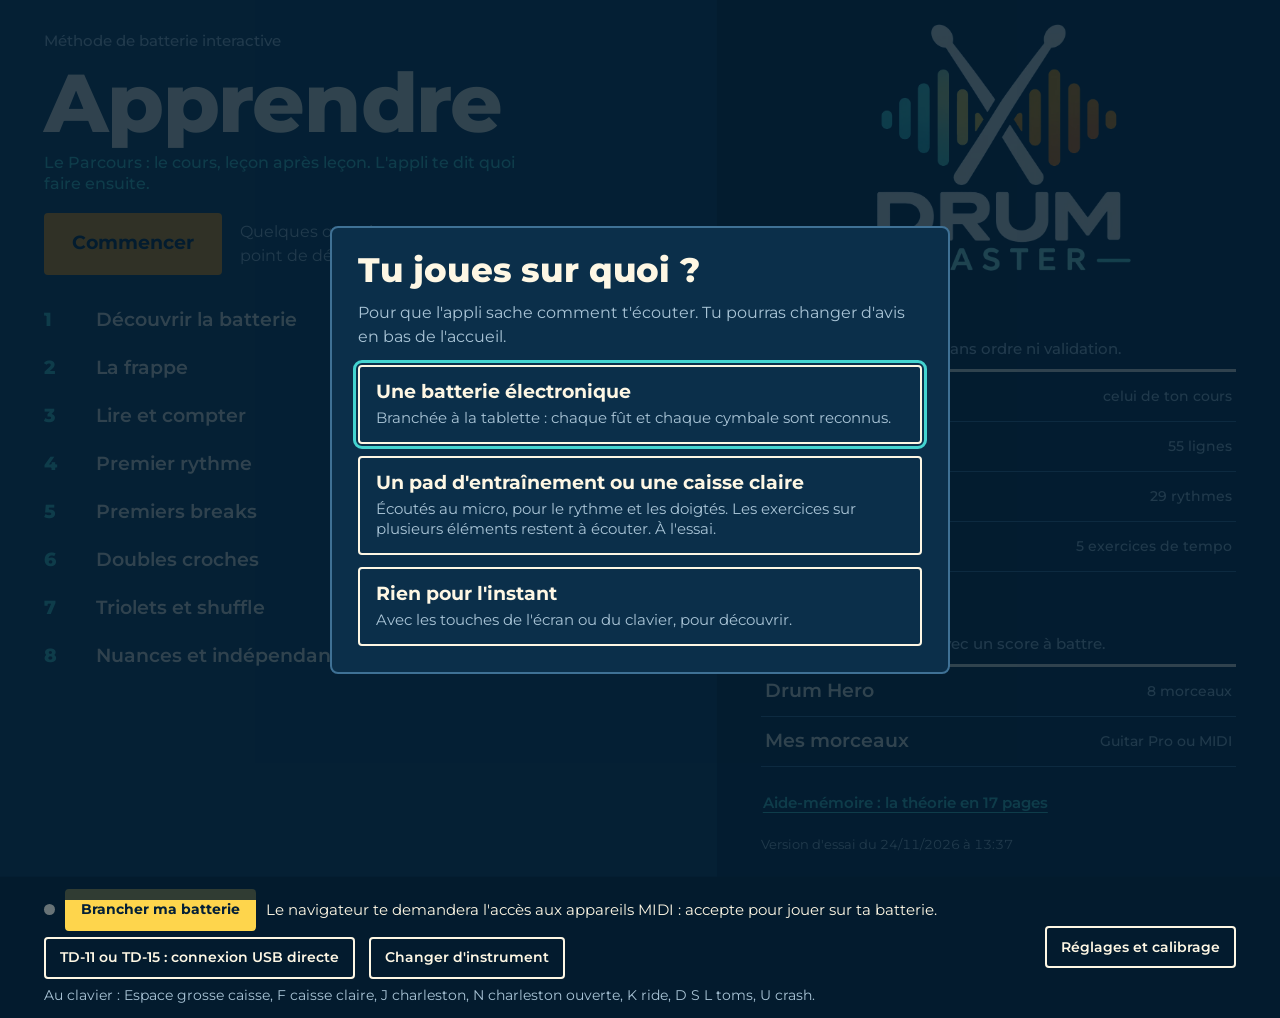
==== index.html @ 9d984c7a "Sommaires pour Stick control et Grooves, projecteurs braqués sur la salle Co-Authored-By: Claude Fab" ====
<!DOCTYPE html>
<html lang="fr">
<head>
	<meta charset="utf-8">
	<meta name="viewport" content="width=device-width, initial-scale=1, viewport-fit=cover">
	<meta name="theme-color" content="#0E3652">
	<link rel="apple-touch-icon" href="icon-192.png">
	<title>Drum Master</title>
	<link rel="icon" href="icon-64.png" type="image/png">
	<link rel="manifest" href="manifest.webmanifest">
  <script type="module" crossorigin src="./assets/index-CHhBbvuw.js"></script>
  <link rel="stylesheet" crossorigin href="./assets/index-D_Fgahp5.css">
</head>
<body>
	<div id="app"></div>
</body>
</html>
---- assets/index-D_Fgahp5.css ----
@font-face{font-family:Montserrat;font-weight:400;font-display:swap;src:url(./Montserrat-400-latin-BLhwKU8k.woff2) format("woff2")}@font-face{font-family:Montserrat;font-weight:500;font-display:swap;src:url(./Montserrat-500-latin-DRFEGfly.woff2) format("woff2")}@font-face{font-family:Montserrat;font-weight:600;font-display:swap;src:url(./Montserrat-600-latin-UVxSCcoG.woff2) format("woff2")}@font-face{font-family:Montserrat;font-weight:700;font-display:swap;src:url(./Montserrat-700-latin-BdjcYUrC.woff2) format("woff2")}@font-face{font-family:Montserrat;font-weight:800;font-display:swap;src:url(./Montserrat-800-latin-axpkC1rd.woff2) format("woff2")}:root{--bg: #06243B;--deep: #031B2E;--panel: #0B2F4A;--raise: #134061;--line: #1F4A68;--line-strong: #3F7195;--text: #FEF7E4;--muted: #A9C4D6;--blue: #0E3652;--on-blue: #FEF7E4;--on-blue-muted: #A9C4D6;--apricot: #FE9805;--straw: #FED54C;--rust: #FE9805;--teal: #44D4D0;--good: #5FD39A;--warn: #FFB454;--bad: #FF8A75;--paper: #FEF7E4;--ink: #031F37;--brass: var(--teal);--brass-hi: #7FE5E1;--brass-soft: rgba(68, 212, 208, .16);--accent: var(--teal);--accent-soft: var(--brass-soft);--second: var(--good);--violet: #B9A2DD;--font: "Montserrat", system-ui, sans-serif;--display: "Montserrat", system-ui, sans-serif;color-scheme:dark}*{box-sizing:border-box}html,body{margin:0;background:var(--bg);color:var(--text)}body{font:400 16px/1.5 var(--font);font-variant-numeric:tabular-nums;-webkit-user-select:none;user-select:none;touch-action:manipulation;-webkit-tap-highlight-color:transparent}#app{max-width:1280px;margin:0 auto;padding:20px 28px 28px;min-height:100vh}h1{font-size:34px;line-height:1.1;margin:0;letter-spacing:-.01em;font-family:var(--display);font-weight:800}h2{font-size:23px;line-height:1.2;margin:0;letter-spacing:-.005em;font-family:var(--display);font-weight:800}b,strong{font-weight:650}.muted{color:var(--muted)}.small{font-size:14px}.bad{color:var(--bad)}.num{font-family:var(--display);font-weight:800}button,select{font:600 17px/1.2 var(--font);color:var(--text);background:transparent;border:2px solid var(--text);border-radius:4px;min-height:54px;padding:0 18px;cursor:pointer}select{font-weight:500;border-width:1.5px}button:hover{background:var(--raise)}button:active{background:var(--line)}button:focus-visible,select:focus-visible{outline:3px solid var(--teal);outline-offset:2px}button.primary{background:var(--apricot);border-color:var(--apricot);color:var(--ink);font-weight:700}button.primary:hover{background:#ffb03a;border-color:#ffb03a}button.on{background:var(--straw);border-color:var(--straw);color:var(--ink)}button:disabled{opacity:.4;cursor:default}input[type=checkbox]{accent-color:var(--teal)}.card{background:var(--panel);border:0;border-radius:6px}.sheet{background:var(--paper);color:var(--ink);border-radius:4px;padding:6px 8px}.top{display:flex;align-items:center;gap:18px;min-height:92px;margin:-20px -28px 18px;padding:14px 28px;background:var(--blue);color:var(--on-blue);box-shadow:0 0 0 100vmax var(--blue);clip-path:inset(0 -100vmax);flex-wrap:wrap;row-gap:8px}.top .tabs{flex-wrap:nowrap}.top h1.long{font-size:38px}.top h1{font-size:50px}.top h1 .lead{color:var(--straw);margin-right:14px}.top .grow{flex:1}.top .info{color:var(--on-blue-muted);font-size:16px;text-align:right}.top .muted{color:var(--on-blue-muted)}.top button,.top select{color:var(--on-blue);border-color:#fef7e4b3}.top button:hover{background:#fef7e424}.top button:focus-visible,.top select:focus-visible{outline-color:var(--straw)}.top button.primary,.top button.on{background:var(--straw);border-color:var(--straw);color:var(--ink)}.top .led{background:#fef7e466}.top .led.on{background:var(--straw)}.actions{display:grid;grid-template-columns:repeat(6,1fr);gap:12px;margin-top:16px}.actions>*{min-width:0}.actions button{padding:0 8px;font-size:16px}canvas{display:block;width:100%}.tempo{display:flex;align-items:center;gap:6px}.tempo button{min-height:44px}.tempo-step{width:44px;padding:0;font-size:22px;border-radius:22px}.tempo-value{min-width:122px;border-radius:22px;font-size:17px;letter-spacing:0;font-family:var(--display);font-weight:800}.top .tempo-value{border-color:var(--straw);color:var(--straw)}.overlay{position:fixed;top:0;right:0;bottom:0;left:0;background:#020e1ab8;display:flex;align-items:center;justify-content:center;z-index:10}.pad{background:var(--bg);border:2px solid var(--text);border-radius:6px;padding:18px 20px;width:380px;max-width:94vw}.pad-title{text-align:center;font-size:18px;font-family:var(--display);font-weight:800}.pad-display{text-align:center;letter-spacing:0;font-size:49px;line-height:1.2;color:var(--brass-hi);font-family:var(--display);font-weight:800}.pad-display.muted{color:var(--muted)}.pad-hint{text-align:center;font-size:14px;color:var(--muted);margin-bottom:12px}.pad-presets{display:grid;grid-template-columns:repeat(4,1fr);gap:8px;margin-bottom:14px}.pad-preset{min-height:46px;padding:0}.pad-keys{display:grid;grid-template-columns:repeat(3,1fr);gap:8px;margin-bottom:18px}.pad-key{min-height:58px;font-size:24px;padding:0}.pad-key.small{font-size:16px}.pad-actions{display:grid;grid-template-columns:1fr 1fr;gap:8px}.home{display:grid;grid-template-columns:minmax(0,56fr) minmax(0,44fr);grid-template-rows:1fr auto;margin:-20px -28px -28px;min-height:100vh}.home-a{background:var(--blue);color:var(--on-blue);padding:30px 44px 26px;display:flex;flex-direction:column;box-shadow:0 0 0 100vmax var(--blue);clip-path:inset(0 0 0 -100vmax)}.home-brand{display:flex;flex-direction:column;align-items:flex-start;gap:6px}.home-brand span{font-weight:500;font-size:15px;color:var(--on-blue-muted)}.home-a h1{margin-top:8px}.home-title{all:unset;cursor:pointer;font-family:var(--display);font-weight:800;font-size:clamp(50px,6.4vw,82px);line-height:1.04;letter-spacing:-.015em}.home-title:focus-visible{outline:3px solid var(--straw);outline-offset:4px}.home-what{margin:6px 0 0;font-size:16px;font-weight:500;line-height:1.35}.home-a .home-what{color:var(--teal);max-width:44ch}.home-b .home-what{color:var(--muted);font-size:15px}.tracks{display:flex;flex-direction:column;margin-top:8px}.track{display:grid;grid-template-columns:40px 1fr auto;align-items:center;gap:12px;text-align:left;min-height:48px;padding:0 14px;margin:0 -14px;border:0;border-radius:4px;color:inherit;font-size:19px}.track .k{font-family:var(--display);font-weight:800;font-size:19px}.track .s{font-size:14px;font-weight:500;white-space:nowrap}.home-a .track .k{color:var(--teal)}.home-a .track .s{color:var(--on-blue-muted)}.home-a .track:hover{background:#fef7e421}.home-a .track.on,.home-a .track.on:hover{background:var(--straw);color:var(--ink);font-weight:700}.home-a .track.on .k,.home-a .track.on .s{color:var(--ink)}.home-a .track.on .s{font-weight:600}.home-soon{margin:8px 0 0;font-size:15px;color:var(--on-blue-muted)}.home-go{display:flex;align-items:center;flex-wrap:wrap;gap:10px 18px;margin:18px 0 14px}.home-go .primary{min-height:62px;font-size:19px;padding:0 26px}.home-go .primary:hover{background:#ffb03a;border-color:#ffb03a}.home-go span{color:var(--on-blue-muted);font-size:16px;max-width:30ch}.home-kit{grid-column:1 / -1;display:flex;align-items:center;justify-content:space-between;gap:12px 20px;padding:12px 44px;font-size:15px;background:var(--deep);box-shadow:0 0 0 100vmax var(--deep);clip-path:inset(0 -100vmax)}.home-kit .kit{display:flex;flex-wrap:wrap;align-items:center;gap:6px 14px;min-width:0}.home-kit .kit-keys{flex-basis:100%;margin-top:0}.home-kit button{min-height:42px;font-size:14px;padding:0 14px;white-space:nowrap}.home-a button:not(.primary):not(.track):not(.home-title){color:var(--on-blue);border-color:#fef7e4b3;white-space:nowrap}.home-a button:not(.primary):not(.track):not(.home-title):hover{background:#fef7e424}.home-a button:focus-visible{outline-color:var(--straw)}.home-kit .kit-line .primary{background:var(--straw);border-color:var(--straw);color:var(--ink)}.home-b{padding:0 44px 22px;display:flex;flex-direction:column}.home-logo{display:block;width:min(60%,270px);height:auto;max-height:30vh;object-fit:contain;margin:22px auto 4px;flex:none}.home-logo.small{display:none}.home-block{margin-top:18px}.home-b h2{font-size:36px;line-height:1.05;letter-spacing:-.015em}.home-b .tracks{border-top:3px solid var(--text);margin-top:10px}.home-b .track{margin:0;padding:0 4px;min-height:50px;border-bottom:1px solid var(--line-strong);border-radius:0;font-weight:600}.track.plain{grid-template-columns:1fr auto}.home-foot{margin-top:auto;padding-top:16px;display:flex;align-items:center;justify-content:space-between;gap:12px;flex-wrap:wrap}.home-help{min-height:40px;padding:0 2px;border:0;border-radius:0;font-size:15px;font-weight:600;color:var(--teal);text-decoration:underline;text-underline-offset:4px}.home-help:hover{background:transparent;color:var(--text)}.home-b .track:hover{background:var(--raise)}.home-b .track .s{color:var(--muted)}.version{color:var(--muted);font-size:13px}.led{display:inline-block;width:11px;height:11px;border-radius:50%;margin-right:8px;background:var(--line-strong);vertical-align:0}.led.on{background:var(--good)}.home-kit .led{background:#fef7e466}.home-kit .led.on{background:var(--straw)}.metrics{display:grid;grid-template-columns:repeat(4,1fr);gap:8px}.metric .k{font-size:15px;color:var(--muted)}.metric .v{font-size:26px;line-height:1.25;font-family:var(--display);font-weight:800}.metric .s{font-size:13px;color:var(--muted)}.tip{color:var(--brass-hi);font-size:15px;min-height:22px}table.rows{width:100%;border-collapse:collapse;font-size:15px}table.rows th{text-align:left;color:var(--muted);font-weight:400;padding:4px 0}table.rows td{padding:3px 0}.theory-card{padding:22px 32px 26px;min-height:516px}.theory-head{display:flex;justify-content:space-between;align-items:baseline;font-size:14px;color:var(--muted)}.theory-head .chap{color:var(--brass-hi)}.theory-card h2{font-size:27px;margin:6px 0 12px;font-family:var(--display);font-weight:800}.theory-text{font-size:18px;line-height:1.6;max-width:62ch}.theory-text p{margin:0 0 12px}.theory-text ul{margin:4px 0 12px;padding-left:22px}.theory-text li{margin-bottom:8px}.theory-text li::marker{color:var(--brass)}.theory-side{display:grid;grid-template-columns:520px 1fr;gap:32px;align-items:start}.theory-detail{border-top:1px solid var(--line);margin-top:10px;padding-top:10px}.theory-detail .name{color:var(--brass-hi);font-size:20px;font-family:var(--display);font-weight:800}.dots{display:flex;gap:10px;justify-content:center;margin-top:14px}.dots span{width:8px;height:8px;border-radius:4px;background:var(--line-strong);align-self:center}.dots span.on{width:22px;background:var(--brass)}.tabs{display:flex;gap:8px;flex:1;justify-content:flex-end;flex-wrap:wrap}.tabs button{min-height:46px;font-size:16px;padding:0 14px}.path-head{padding:18px 24px;margin-bottom:18px}.path-head h2{font-size:26px;margin:2px 0 6px;font-family:var(--display);font-weight:800}.path-head p{margin:0}.path-step{display:grid;grid-template-columns:56px 1fr;gap:4px 18px;padding:16px 0;border-top:1px solid var(--line-strong)}.path-step.soon{opacity:.55}.path-step.alone{display:block;border-top:0;padding:0}.path-step.alone .path-lessons{grid-template-columns:1fr;max-width:760px;margin-top:14px}.path-step.alone .path-lesson{min-height:60px;font-size:18px}.path-step.alone .path-resume{margin:0;font-size:18px;line-height:1.4;max-width:60ch}.path-open{all:unset;cursor:pointer}.path-open:hover{text-decoration:underline;text-underline-offset:4px}.path-open:focus-visible{outline:3px solid var(--teal);outline-offset:3px}.path-num{grid-row:span 2;font-size:41px;line-height:.9;color:var(--brass);text-align:right;font-family:var(--display);font-weight:800}.path-step h3{margin:0;font-size:20px;display:flex;align-items:center;gap:12px;font-family:var(--display);font-weight:800}.path-step p{margin:2px 0 0;font-size:15px}.path-tag{font-size:14px;font-weight:600;font-family:var(--font);letter-spacing:0;color:var(--ink);background:var(--straw);border-radius:4px;padding:2px 10px}.path-lessons{grid-column:2;display:grid;grid-template-columns:repeat(auto-fill,minmax(260px,1fr));gap:8px;margin-top:10px}.path-lesson{display:grid;grid-template-columns:40px 1fr auto;align-items:center;gap:10px;text-align:left;min-height:52px;font-weight:500;border-width:1.5px;border-color:var(--line-strong);background:var(--panel)}.path-lesson:hover{background:var(--raise)}.path-lesson .k{color:var(--teal);font-size:15px;font-family:var(--display);font-weight:800}.path-lesson .s{color:var(--muted);font-size:13px}.path-lesson.done{border-color:var(--good)}.path-lesson.done .s{color:var(--good)}.path-lesson.rev{border-style:dashed}.path-test{padding:26px 30px;max-width:760px;margin:10px auto}.path-test h2{font-size:24px;margin:6px 0 18px;line-height:1.15;font-family:var(--display);font-weight:800}.path-options{display:grid;gap:10px;margin-bottom:14px}.path-options button{text-align:left;font-size:17px}.lesson-card{padding:16px 24px 14px}.lesson-card h2{font-size:26px;margin:4px 0 8px;font-family:var(--display);font-weight:800}.lesson-consigne{margin:0;font-size:17px}.lesson-panel{padding:0;margin-top:14px;overflow:hidden;background:transparent}.lesson-tempo{display:flex;align-items:stretch;gap:28px}.lesson-tempo>div:first-child{background:var(--apricot);color:var(--ink);padding:12px 28px 8px;min-width:150px;border-radius:4px}.lesson-tempo>div:nth-child(2){align-self:center;padding:8px 0}.lesson-tempo .k{font-size:15px;font-weight:600}.lesson-tempo .v{font-size:59px;line-height:1.05;letter-spacing:-.01em;font-family:var(--display);font-weight:800}.ladder{display:flex;flex-wrap:wrap;gap:8px;margin-bottom:8px}.ladder button{width:50px;height:50px;min-width:0;min-height:0;padding:0;border-radius:50%;border:2px solid var(--text);background:transparent;color:var(--text);display:flex;align-items:center;justify-content:center;font:inherit;font-size:16px;font-weight:500;cursor:pointer}.ladder button.passed{background:var(--text);color:var(--bg);font-weight:700}.ladder button.on{background:var(--straw);color:var(--ink);border-color:var(--straw);font-weight:700;cursor:default}.ladder button.passed:hover{background:var(--text)}.ladder button.on:hover{background:var(--straw)}.lesson-side{width:36%;min-width:240px;align-self:center}.lesson-state{font-size:19px;font-weight:600}.lesson-state.ok{color:var(--good);font-weight:650}.hero-stage{position:relative;overflow:hidden;background:var(--deep)}.hero-over{position:absolute;top:0;right:0;bottom:0;left:0;display:flex;justify-content:center;align-items:flex-start;padding-top:14px;pointer-events:none}.hero-card{pointer-events:auto;width:min(580px,92%);overflow:auto;background:var(--panel);color:var(--text);border:1px solid var(--line-strong);border-radius:6px;padding:14px 22px}.hero-card,.hero-card.end,.hero-card.tall{max-height:calc(100% - 28px)}.hero-defi{background:var(--straw);color:var(--ink);border-radius:4px;padding:10px 14px;margin-bottom:14px}.hero-defi .top-line{display:flex;align-items:center;justify-content:space-between;gap:12px}.hero-defi .who{font-size:17px;color:var(--ink);font-family:var(--display);font-weight:800}.hero-defi .hero-row{margin-top:10px;justify-content:flex-start}.hero-defi button{white-space:nowrap}.hero-msg{margin:0 0 12px;padding:8px 12px;border-radius:4px;background:#b93a261f;color:var(--bad);font-size:14px}.hero-verdict{font-size:17px;color:var(--bad);margin-top:2px;font-family:var(--display);font-weight:800}.hero-verdict.won{color:var(--brass-hi)}.hero-share{display:flex;align-items:center;gap:10px}input.text{font:400 16px var(--font);color:var(--ink);background:var(--paper);border:1.5px solid var(--text);border-radius:4px;min-height:40px;padding:0 12px;width:150px;-webkit-user-select:text;user-select:text}input.text:focus{outline:2px solid var(--brass);outline-offset:1px}input.text.wide{width:260px}.hero-card h2{font-size:26px;margin:2px 0 6px;font-family:var(--display);font-weight:800}.hero-text{margin:0 0 8px;font-size:16px;line-height:1.4}.hero-tempo{margin:0 0 8px;font-size:15px}.hero-tempo b{color:var(--brass-hi)}.hero-tempo button{min-height:32px;margin-left:6px}.hero-diff{margin:10px 0 0;color:var(--muted);font-size:14px}.hero-diff b{color:var(--text)}.hero-tip{margin:8px 0 0;color:var(--brass-hi);font-size:14px}.hero-row{display:flex;align-items:center;justify-content:space-between;gap:12px;margin-top:10px}.hero-card button{white-space:nowrap}.small-btn{min-height:40px;font-size:14px;padding:0 14px}.hero-passage select{min-height:40px;font-size:14px}.hero-passage .hero-tip{margin-top:6px}.pick-intro{margin:0 0 14px;max-width:86ch;font-size:16px;line-height:1.4;color:var(--muted)}.pick-grid{display:grid;grid-template-columns:minmax(300px,400px) minmax(0,1fr);gap:16px;align-items:start}.pick-side{padding:10px}.pick-levels{display:flex;flex-direction:column;gap:2px}.pick-level{display:grid;grid-template-columns:1fr auto;gap:0 12px;align-items:center;text-align:left;min-height:54px;padding:6px 12px;border:0;border-radius:4px;color:inherit}.pick-level .k{font-family:var(--display);font-weight:800;font-size:17px}.pick-level .t{grid-column:1;font-size:14px;color:var(--muted)}.pick-level .n{grid-column:2;grid-row:1 / span 2;font-size:14px;font-variant-numeric:tabular-nums;color:var(--muted);white-space:nowrap}.pick-level .n.full{color:var(--good);font-weight:600}.pick-level.on,.pick-level.on:hover{background:var(--straw);color:var(--ink)}.pick-level.on .t,.pick-level.on .n{color:var(--ink)}.pick-page{padding:16px 20px}.pick-page canvas{display:block;width:100%}.pick-page .sheet{max-width:620px}.pick-cols{padding:6px 24px 14px;columns:3 300px;column-gap:34px}.pick-block{break-inside:avoid;padding-top:12px}.pick-block h2{margin:0 0 4px;font-size:19px;color:var(--teal)}.pick-row{display:flex;align-items:center;justify-content:space-between;gap:12px;width:100%;text-align:left;min-height:40px;padding:3px 8px;margin:0 -8px;border:0;border-bottom:1px solid var(--line);border-radius:0;color:inherit;font-weight:600;font-size:16px}.pick-row .s{font-size:13px;font-weight:500;color:var(--muted);white-space:nowrap}.pick-row.on,.pick-row.on:hover{background:var(--straw);color:var(--ink);border-radius:4px}.pick-row.on .s{color:var(--ink)}.actions .pick-resume{grid-column:span 2}.hero-card.pre{width:min(880px,95%)}.hero-cols{display:grid;grid-template-columns:minmax(0,1.1fr) minmax(0,1fr);gap:0 28px;align-items:start}.hero-opts{display:flex;flex-direction:column;gap:12px;margin-top:7px}.hero-opts .hero-row{margin-top:0;flex-wrap:wrap;justify-content:flex-start;gap:6px 12px}.hero-opts .hero-share{flex-wrap:wrap}.hero-opts .hero-passage .hero-tip{margin-top:6px}.hero-opts .hero-diff{margin:0}.hero-accomp-line{display:flex;align-items:center;gap:12px}.hero-accomp-line input[type=range]{flex:1;min-width:90px;height:40px;accent-color:var(--brass)}.hero-accomp-val{min-width:52px;text-align:right;font-variant-numeric:tabular-nums}.hero-stars{display:flex;gap:6px;margin:10px 0 2px}.hero-stars svg.pop{animation:pop .35s cubic-bezier(.3,1.6,.5,1) both;animation-delay:calc(.35s + var(--i) * .18s)}@keyframes pop{0%{transform:scale(.2);opacity:0}to{transform:scale(1);opacity:1}}.hero-score{font-size:58px;line-height:1;font-family:var(--display);font-weight:800}.hero-record{color:var(--muted);font-size:15px;margin-top:2px}.hero-record.on{color:var(--good);font-size:17px;font-family:var(--display);font-weight:800}.hero-stats{display:grid;grid-template-columns:repeat(auto-fit,minmax(90px,1fr));gap:6px;margin-top:12px}.hero-stats .k{font-size:13px;color:var(--muted)}.hero-stats .v{font-size:20px;font-family:var(--display);font-weight:800}.hero-card.end{width:min(980px,95%)}.hero-end{display:grid;grid-template-columns:1fr 1.2fr;gap:30px}.scoreboard h3{font-size:15px;margin:0 0 4px;font-family:var(--display);font-weight:800}.scoreboard h3+table{margin-bottom:14px}table.scores{width:100%;border-collapse:separate;border-spacing:0 2px;font-size:14px}table.scores th{text-align:left;color:var(--muted);font-weight:400;font-size:12.5px;padding:0 8px 2px}table.scores td{padding:5px 8px}table.scores .n{text-align:right;white-space:nowrap}table.scores td svg{margin-right:1px;vertical-align:-2px}table.scores tr.on td,table.scores tr.me td{background:var(--brass-soft);color:var(--brass-hi)}table.scores tr.on td.muted,table.scores tr.me td.muted{color:var(--brass)}table.scores tr td:first-child{border-radius:6px 0 0 6px}table.scores tr td:last-child{border-radius:0 6px 6px 0}.diff-rows{width:100%;border-collapse:separate;border-spacing:0 3px;font-size:15px;margin-top:4px}.diff-rows tr{cursor:pointer}.diff-rows td{padding:4px 10px}.diff-rows td svg{margin-right:1px;vertical-align:-2px}.diff-rows tr:hover td{background:var(--raise)}.diff-rows tr.on td{background:var(--brass-soft);color:var(--brass-hi)}.diff-rows tr td:first-child{border-radius:8px 0 0 8px}.diff-rows tr td:last-child{border-radius:0 8px 8px 0}.kit-line{display:flex;align-items:center;gap:10px;flex-wrap:wrap}.kit-line .led{margin-right:0}.kit-keys{margin-top:6px}.toast{position:fixed;left:50%;bottom:22px;transform:translate(-50%,16px);z-index:50;max-width:min(560px,92vw);background:var(--text);color:var(--bg);border-radius:4px;padding:12px 18px;font-size:16px;font-weight:500;opacity:0;pointer-events:none;transition:opacity .2s,transform .2s}.toast.warn{background:var(--apricot);color:var(--ink)}.toast.on{opacity:1;transform:translate(-50%)}.midi-status{display:flex;align-items:center;gap:10px;flex-wrap:wrap}.midi-grid{display:grid;grid-template-columns:1fr 1fr;gap:16px;align-items:start}.midi-card{padding:18px 22px}.midi-head{display:flex;align-items:center;gap:10px;flex-wrap:wrap;margin-bottom:8px}.midi-head h2{margin:0}.midi-head .grow{flex:1}.midi-pads td{padding:2px 10px}.midi-pads td button{min-height:32px;padding:0 12px;font-size:13px}.midi-pads tr.seen td:first-child{color:var(--good)}.midi-pads tr.learning td{background:var(--brass-soft);color:var(--brass-hi)}.midi-msg{color:var(--good);font-size:14px;margin:4px 0 8px}.midi-warn{color:var(--warn);font-size:14px;margin:4px 0 8px}.midi-devices{display:flex;flex-direction:column;gap:6px;margin:4px 0 12px}.midi-dev{display:flex;align-items:center;gap:10px}.midi-dev input{width:20px;height:20px}.midi-usb{margin:0 0 12px}.midi-usb .midi-head{flex-wrap:nowrap;align-items:flex-start}.midi-usb button{flex:none}.mic-step{margin:14px 0 0;padding:14px 18px;background:var(--straw);color:var(--ink);border-radius:4px;font-size:22px;font-weight:600;line-height:1.3}.mic-step.done{background:var(--raise);color:var(--text);font-size:16px;font-weight:500}.midi-report{margin:6px 0 0;padding:8px 10px;background:var(--deep);color:var(--text);border-radius:4px;font:400 13px/1.45 ui-monospace,Menlo,Consolas,monospace;white-space:pre-wrap;overflow-wrap:anywhere}.midi-pedal{display:grid;grid-template-columns:auto 1fr auto;align-items:center;gap:12px;margin-bottom:8px;font-size:14px}.midi-pedal .k{color:var(--muted)}.midi-pedal .bar{height:8px;border-radius:4px;background:var(--line-strong);overflow:hidden}.midi-pedal .bar span{display:block;height:100%;background:var(--brass)}.midi-pedal .v{font-variant-numeric:tabular-nums;min-width:84px;text-align:right}.midi-log{margin-top:10px;max-height:460px;overflow:auto}.midi-log td{padding:3px 10px;font-variant-numeric:tabular-nums}.midi-log tr.note td{color:var(--text)}.midi-log tr.ignored td{opacity:.45}.midi-log td.warn{color:var(--warn)}.hero-diag{margin:10px 0 0;padding-left:0;list-style:none;font-size:15px}.hero-diag li{padding:6px 0;border-top:1px solid var(--line)}.scores td.late{color:var(--warn)}.coach-grid{display:grid;grid-template-columns:744fr 440fr;gap:16px;align-items:start}.coach-choices{display:flex;flex-wrap:wrap;align-items:end;gap:12px 18px;margin-top:12px}.coach-choices label{display:flex;flex-direction:column;gap:4px}.coach-choices .k{font-size:13px;color:var(--muted)}.coach-choices select{min-height:44px;min-width:220px}select option,select optgroup{background:var(--bg);color:var(--text)}.coach-live{display:flex;align-items:center;gap:20px;flex-wrap:wrap}.coach-verdict{font-size:30px;line-height:1.05;font-family:var(--display);font-weight:800}.stick-grid{display:grid;grid-template-columns:1fr 1fr;gap:16px;margin-top:16px;align-items:start}.stick-grid .metrics{grid-template-columns:repeat(2,1fr);row-gap:14px}.stick-list{display:flex;flex-direction:column;gap:6px;margin:10px 0}.stick-item{display:grid;grid-template-columns:22px 1fr;gap:2px 10px;align-items:center;text-align:left;min-height:0;padding:8px 12px}.stick-item.on{border-color:var(--brass);background:var(--brass-soft)}.stick-check{grid-row:span 2;font-weight:700;color:var(--muted)}.stick-check.ok{color:var(--good)}.stick-name{display:flex;justify-content:space-between;gap:10px;font-size:15px}.stick-pat{color:var(--muted);font-size:13px;letter-spacing:.04em;white-space:nowrap}.stick-marks{font-size:12.5px;color:var(--good);min-height:0}.stick-marks:empty{display:none}.stick-done{margin-top:12px;padding:10px 14px;background:#2f7a5529;border-radius:4px;font-size:16px}.tempo-click{display:inline-flex;align-items:center;gap:6px;min-height:44px;padding:0 12px;margin-left:4px;background:var(--straw);color:var(--ink);border-color:var(--straw);font-size:15px}.tempo-click.muted-click{color:var(--muted);border-color:var(--line-strong);background:transparent}.top .tempo-click{color:var(--ink);background:var(--straw);border-color:var(--straw)}.top .tempo-click.muted-click{color:var(--on-blue-muted);border-color:#fef7e480;background:transparent}.tempo-click svg{flex:none}@media (max-width: 900px){.pick-grid,.hero-cols{grid-template-columns:1fr}.hero-card.pre{width:100%}#app{padding:14px}.actions{grid-template-columns:repeat(3,1fr)}.actions>span:empty{display:none}.top{flex-wrap:wrap;margin:-14px -14px 14px;padding:12px 14px;min-height:0}.top h1{font-size:28px}.tabs{flex:1 1 100%;justify-content:flex-start;flex-wrap:nowrap;overflow-x:auto;padding-bottom:4px}.tabs button{white-space:nowrap;min-height:40px}.home{grid-template-columns:1fr;margin:-14px;min-height:0}.home-a{padding:22px 20px}.home-logo{display:none}.home-logo.small{display:block;width:190px;margin:0 0 4px}.home-b{padding:0 20px 20px}.home-kit{flex-direction:column;align-items:stretch;padding:14px 20px 18px}.track{font-size:18px}.theory-side{grid-template-columns:1fr}.theory-card{padding:18px 18px 22px}.theory-text{font-size:17px}.hero-card{max-height:none;width:100%}.hero-end{grid-template-columns:1fr}.path-step{grid-template-columns:40px 1fr}.path-num{font-size:40px}.path-lessons{grid-column:1 / -1}.hero-over{position:static;padding:0}.midi-grid,.coach-grid,.stick-grid{grid-template-columns:1fr}.lesson-tempo{flex-wrap:wrap;align-items:flex-start;gap:12px 20px}.lesson-side{width:100%}}@media (prefers-reduced-motion: reduce){*{transition:none!important;animation:none!important}}.own-list{display:grid;gap:12px}.own-item{display:flex;gap:18px;align-items:center;padding:16px 18px}.own-what{flex:1;min-width:0}.own-what h2{font-size:24px;margin:0 0 4px;font-family:var(--display);font-weight:800}.own-state{margin-top:4px;font-size:15px;color:var(--muted)}.own-state.ok{color:var(--good)}.own-note{margin:8px 0 0;font-size:15px;white-space:pre-wrap;overflow-wrap:anywhere}.own-buttons{display:flex;gap:10px;flex-wrap:wrap;justify-content:flex-end}.own-empty{padding:26px 28px;max-width:720px}.own-empty h2{font-size:30px;margin:0 0 10px;font-family:var(--display);font-weight:800}.own-empty p{font-size:17px;line-height:1.45;margin:0 0 12px}.own-editor{padding:16px 18px;display:grid;gap:12px}.own-editor>*{min-width:0}.own-editor h2{font-size:26px;margin:0;font-family:var(--display);font-weight:800}.own-editor p{margin:0}input.text.own-name{width:100%;max-width:560px;min-height:46px;font-size:18px;font-weight:600}.own-consigne{font:400 16px/1.4 var(--font);color:var(--ink);background:var(--paper);border:1.5px solid var(--text);border-radius:4px;padding:10px 12px;width:100%;resize:vertical;-webkit-user-select:text;user-select:text}.own-consigne:focus{outline:2px solid var(--teal);outline-offset:1px}.own-options{display:flex;flex-wrap:wrap;gap:10px 26px}.own-choice{display:flex;align-items:center;gap:10px}.own-choice .k{font-size:14px;color:var(--muted)}.seg{display:flex;align-items:center}.seg button{min-height:44px;min-width:46px;padding:0 14px;font-size:15px;border-radius:0;margin-left:-2px}.seg button:first-child{border-radius:4px 0 0 4px;margin-left:0}.seg button:last-child{border-radius:0 4px 4px 0}.seg button.on{position:relative;cursor:default}.seg button.warn{background:var(--warn);border-color:var(--warn);color:var(--ink);position:relative}.own-target{min-width:92px;text-align:center;font-weight:600;font-size:15px;border-top:2px solid var(--text);border-bottom:2px solid var(--text);min-height:44px;display:flex;align-items:center;justify-content:center;margin-left:-2px}.own-bars{display:flex;flex-wrap:wrap;gap:8px;align-items:center}.own-bars .grow{flex:1}.own-scroll{overflow-x:auto;padding-bottom:2px}.own-grid{display:grid;gap:4px;align-items:stretch;--own-label: 132px}.own-label{display:flex;align-items:center;font-size:15px;font-weight:600;padding-right:8px;min-height:46px}.own-label.muted{font-weight:500;color:var(--muted)}.own-count{text-align:center;font-size:15px;color:var(--muted);align-self:end;padding-bottom:2px}.own-count.beat{color:var(--text);font-weight:700;font-size:18px}.own-cell{min-height:46px;min-width:0;padding:0;border:1.5px solid var(--line-strong);border-radius:4px;background:var(--deep);color:var(--ink);font:700 19px/1 var(--font);letter-spacing:-1px}.own-cell.beat{border-left:4px solid var(--muted)}.own-cell:hover{background:var(--raise)}.own-cell.set{background:var(--straw);border-color:var(--straw)}.own-cell.set.beat{border-left-color:var(--apricot)}.own-cell.set:hover{background:var(--straw)}.own-cell.accent{background:var(--apricot);border-color:var(--apricot)}.own-cell.accent:hover{background:var(--apricot)}.own-cell.ghost{background:transparent;color:var(--straw);border-color:var(--straw);font-weight:600}.own-cell.ghost:hover{background:var(--raise)}.own-cell.hand{min-height:40px;background:transparent;border-style:dashed;color:var(--text);font-size:17px;letter-spacing:0}.own-cell.hand.right{border-style:solid;border-color:var(--teal);color:var(--teal)}.own-cell.hand.left{border-style:solid;border-color:var(--apricot);color:var(--apricot)}.own-hint.warn{color:var(--warn)}.own-nuances{display:flex;gap:10px;align-items:flex-start;font-size:15px}.own-nuances input{width:20px;height:20px;margin-top:1px;flex:none}@media (max-width: 720px){.own-item{flex-direction:column;align-items:stretch}.own-buttons{justify-content:flex-start}.own-grid{--own-label: 84px}.seg button{padding:0 10px;font-size:14px}.own-options{gap:10px 18px}.own-label{font-size:12px;padding-right:4px}.own-cell{font-size:15px;min-height:42px}}.groove-phrase{display:flex;flex-wrap:wrap;align-items:center;gap:8px 16px;margin-top:12px}.lesson-more{display:flex;align-items:center;gap:12px;flex-wrap:wrap;margin-top:8px}.welcome{position:fixed;top:0;right:0;bottom:0;left:0;z-index:30;display:grid;place-items:center;padding:20px;background:#031b2ed1;overflow:auto}.welcome-card{width:min(620px,100%);background:var(--panel);border:2px solid var(--line-strong);border-radius:8px;padding:24px 26px 26px;display:grid;gap:12px}.welcome-card h2{font-family:var(--display);font-weight:800;font-size:34px;line-height:1.1;margin:0}.welcome-card p{margin:0 0 4px;font-size:16px}.welcome-choice{display:grid;gap:4px;text-align:left;padding:14px 16px;min-height:72px}.welcome-choice .t{font-size:19px;font-weight:700}.welcome-choice .s{font-size:15px;font-weight:400;color:var(--muted);line-height:1.35}.welcome-choice.on{border-color:var(--straw)}.stick-head{display:flex;align-items:center;justify-content:space-between;gap:12px;flex-wrap:wrap;margin-bottom:4px}.stick-level{min-height:44px;font-size:15px;padding:0 10px;max-width:100%}.stick-advice{margin-top:10px;font-size:15px;color:var(--warn)}
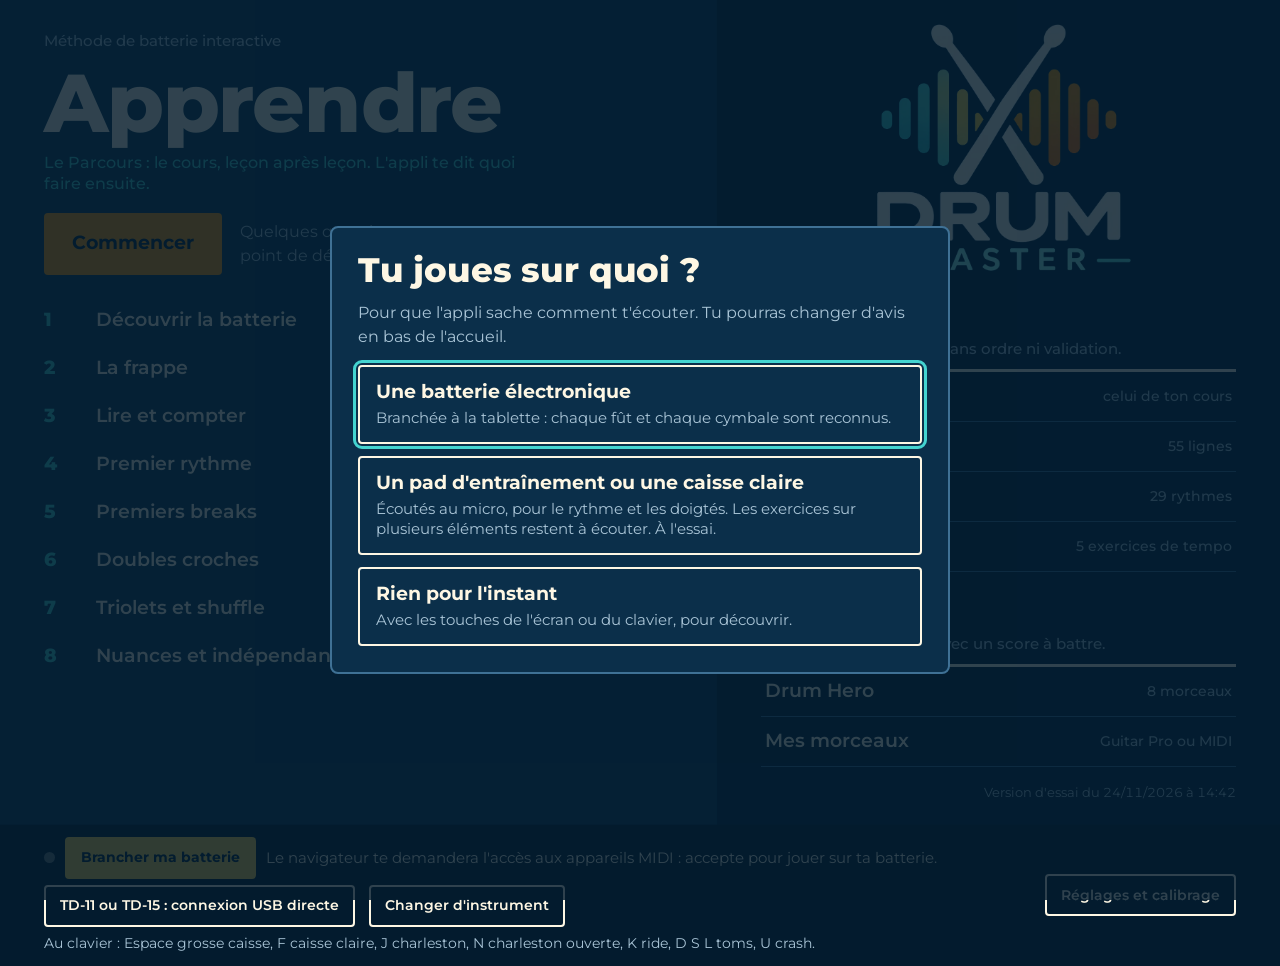
==== commit 9157a9f3: "Accueil : le lien « Aide-mémoire » est retiré Co-Authored-By: Claude Fable 5.2 <noreply@anthropic.co" ====
--- a/index.html
+++ b/index.html
@@ -8,8 +8,8 @@
 	<title>Drum Master</title>
 	<link rel="icon" href="icon-64.png" type="image/png">
 	<link rel="manifest" href="manifest.webmanifest">
-  <script type="module" crossorigin src="./assets/index-CHhBbvuw.js"></script>
-  <link rel="stylesheet" crossorigin href="./assets/index-D_Fgahp5.css">
+  <script type="module" crossorigin src="./assets/index-Bvspi45J.js"></script>
+  <link rel="stylesheet" crossorigin href="./assets/index-DwwfWL-F.css">
 </head>
 <body>
 	<div id="app"></div>
--- a/assets/index-DwwfWL-F.css
+++ b/assets/index-DwwfWL-F.css
@@ -0,0 +1 @@
+@font-face{font-family:Montserrat;font-weight:400;font-display:swap;src:url(./Montserrat-400-latin-BLhwKU8k.woff2) format("woff2")}@font-face{font-family:Montserrat;font-weight:500;font-display:swap;src:url(./Montserrat-500-latin-DRFEGfly.woff2) format("woff2")}@font-face{font-family:Montserrat;font-weight:600;font-display:swap;src:url(./Montserrat-600-latin-UVxSCcoG.woff2) format("woff2")}@font-face{font-family:Montserrat;font-weight:700;font-display:swap;src:url(./Montserrat-700-latin-BdjcYUrC.woff2) format("woff2")}@font-face{font-family:Montserrat;font-weight:800;font-display:swap;src:url(./Montserrat-800-latin-axpkC1rd.woff2) format("woff2")}:root{--bg: #06243B;--deep: #031B2E;--panel: #0B2F4A;--raise: #134061;--line: #1F4A68;--line-strong: #3F7195;--text: #FEF7E4;--muted: #A9C4D6;--blue: #0E3652;--on-blue: #FEF7E4;--on-blue-muted: #A9C4D6;--apricot: #FE9805;--straw: #FED54C;--rust: #FE9805;--teal: #44D4D0;--good: #5FD39A;--warn: #FFB454;--bad: #FF8A75;--paper: #FEF7E4;--ink: #031F37;--brass: var(--teal);--brass-hi: #7FE5E1;--brass-soft: rgba(68, 212, 208, .16);--accent: var(--teal);--accent-soft: var(--brass-soft);--second: var(--good);--violet: #B9A2DD;--font: "Montserrat", system-ui, sans-serif;--display: "Montserrat", system-ui, sans-serif;color-scheme:dark}*{box-sizing:border-box}html,body{margin:0;background:var(--bg);color:var(--text)}body{font:400 16px/1.5 var(--font);font-variant-numeric:tabular-nums;-webkit-user-select:none;user-select:none;touch-action:manipulation;-webkit-tap-highlight-color:transparent}#app{max-width:1280px;margin:0 auto;padding:20px 28px 28px;min-height:100vh}h1{font-size:34px;line-height:1.1;margin:0;letter-spacing:-.01em;font-family:var(--display);font-weight:800}h2{font-size:23px;line-height:1.2;margin:0;letter-spacing:-.005em;font-family:var(--display);font-weight:800}b,strong{font-weight:650}.muted{color:var(--muted)}.small{font-size:14px}.bad{color:var(--bad)}.num{font-family:var(--display);font-weight:800}button,select{font:600 17px/1.2 var(--font);color:var(--text);background:transparent;border:2px solid var(--text);border-radius:4px;min-height:54px;padding:0 18px;cursor:pointer}select{font-weight:500;border-width:1.5px}button:hover{background:var(--raise)}button:active{background:var(--line)}button:focus-visible,select:focus-visible{outline:3px solid var(--teal);outline-offset:2px}button.primary{background:var(--apricot);border-color:var(--apricot);color:var(--ink);font-weight:700}button.primary:hover{background:#ffb03a;border-color:#ffb03a}button.on{background:var(--straw);border-color:var(--straw);color:var(--ink)}button:disabled{opacity:.4;cursor:default}input[type=checkbox]{accent-color:var(--teal)}.card{background:var(--panel);border:0;border-radius:6px}.sheet{background:var(--paper);color:var(--ink);border-radius:4px;padding:6px 8px}.top{display:flex;align-items:center;gap:18px;min-height:92px;margin:-20px -28px 18px;padding:14px 28px;background:var(--blue);color:var(--on-blue);box-shadow:0 0 0 100vmax var(--blue);clip-path:inset(0 -100vmax);flex-wrap:wrap;row-gap:8px}.top .tabs{flex-wrap:nowrap}.top h1.long{font-size:38px}.top h1{font-size:50px}.top h1 .lead{color:var(--straw);margin-right:14px}.top .grow{flex:1}.top .info{color:var(--on-blue-muted);font-size:16px;text-align:right}.top .muted{color:var(--on-blue-muted)}.top button,.top select{color:var(--on-blue);border-color:#fef7e4b3}.top button:hover{background:#fef7e424}.top button:focus-visible,.top select:focus-visible{outline-color:var(--straw)}.top button.primary,.top button.on{background:var(--straw);border-color:var(--straw);color:var(--ink)}.top .led{background:#fef7e466}.top .led.on{background:var(--straw)}.actions{display:grid;grid-template-columns:repeat(6,1fr);gap:12px;margin-top:16px}.actions>*{min-width:0}.actions button{padding:0 8px;font-size:16px}canvas{display:block;width:100%}.tempo{display:flex;align-items:center;gap:6px}.tempo button{min-height:44px}.tempo-step{width:44px;padding:0;font-size:22px;border-radius:22px}.tempo-value{min-width:122px;border-radius:22px;font-size:17px;letter-spacing:0;font-family:var(--display);font-weight:800}.top .tempo-value{border-color:var(--straw);color:var(--straw)}.overlay{position:fixed;top:0;right:0;bottom:0;left:0;background:#020e1ab8;display:flex;align-items:center;justify-content:center;z-index:10}.pad{background:var(--bg);border:2px solid var(--text);border-radius:6px;padding:18px 20px;width:380px;max-width:94vw}.pad-title{text-align:center;font-size:18px;font-family:var(--display);font-weight:800}.pad-display{text-align:center;letter-spacing:0;font-size:49px;line-height:1.2;color:var(--brass-hi);font-family:var(--display);font-weight:800}.pad-display.muted{color:var(--muted)}.pad-hint{text-align:center;font-size:14px;color:var(--muted);margin-bottom:12px}.pad-presets{display:grid;grid-template-columns:repeat(4,1fr);gap:8px;margin-bottom:14px}.pad-preset{min-height:46px;padding:0}.pad-keys{display:grid;grid-template-columns:repeat(3,1fr);gap:8px;margin-bottom:18px}.pad-key{min-height:58px;font-size:24px;padding:0}.pad-key.small{font-size:16px}.pad-actions{display:grid;grid-template-columns:1fr 1fr;gap:8px}.home{display:grid;grid-template-columns:minmax(0,56fr) minmax(0,44fr);grid-template-rows:1fr auto;margin:-20px -28px -28px;min-height:100vh}.home-a{background:var(--blue);color:var(--on-blue);padding:30px 44px 26px;display:flex;flex-direction:column;box-shadow:0 0 0 100vmax var(--blue);clip-path:inset(0 0 0 -100vmax)}.home-brand{display:flex;flex-direction:column;align-items:flex-start;gap:6px}.home-brand span{font-weight:500;font-size:15px;color:var(--on-blue-muted)}.home-a h1{margin-top:8px}.home-title{all:unset;cursor:pointer;font-family:var(--display);font-weight:800;font-size:clamp(50px,6.4vw,82px);line-height:1.04;letter-spacing:-.015em}.home-title:focus-visible{outline:3px solid var(--straw);outline-offset:4px}.home-what{margin:6px 0 0;font-size:16px;font-weight:500;line-height:1.35}.home-a .home-what{color:var(--teal);max-width:44ch}.home-b .home-what{color:var(--muted);font-size:15px}.tracks{display:flex;flex-direction:column;margin-top:8px}.track{display:grid;grid-template-columns:40px 1fr auto;align-items:center;gap:12px;text-align:left;min-height:48px;padding:0 14px;margin:0 -14px;border:0;border-radius:4px;color:inherit;font-size:19px}.track .k{font-family:var(--display);font-weight:800;font-size:19px}.track .s{font-size:14px;font-weight:500;white-space:nowrap}.home-a .track .k{color:var(--teal)}.home-a .track .s{color:var(--on-blue-muted)}.home-a .track:hover{background:#fef7e421}.home-a .track.on,.home-a .track.on:hover{background:var(--straw);color:var(--ink);font-weight:700}.home-a .track.on .k,.home-a .track.on .s{color:var(--ink)}.home-a .track.on .s{font-weight:600}.home-soon{margin:8px 0 0;font-size:15px;color:var(--on-blue-muted)}.home-go{display:flex;align-items:center;flex-wrap:wrap;gap:10px 18px;margin:18px 0 14px}.home-go .primary{min-height:62px;font-size:19px;padding:0 26px}.home-go .primary:hover{background:#ffb03a;border-color:#ffb03a}.home-go span{color:var(--on-blue-muted);font-size:16px;max-width:30ch}.home-kit{grid-column:1 / -1;display:flex;align-items:center;justify-content:space-between;gap:12px 20px;padding:12px 44px;font-size:15px;background:var(--deep);box-shadow:0 0 0 100vmax var(--deep);clip-path:inset(0 -100vmax)}.home-kit .kit{display:flex;flex-wrap:wrap;align-items:center;gap:6px 14px;min-width:0}.home-kit .kit-keys{flex-basis:100%;margin-top:0}.home-kit button{min-height:42px;font-size:14px;padding:0 14px;white-space:nowrap}.home-a button:not(.primary):not(.track):not(.home-title){color:var(--on-blue);border-color:#fef7e4b3;white-space:nowrap}.home-a button:not(.primary):not(.track):not(.home-title):hover{background:#fef7e424}.home-a button:focus-visible{outline-color:var(--straw)}.home-kit .kit-line .primary{background:var(--straw);border-color:var(--straw);color:var(--ink)}.home-b{padding:0 44px 22px;display:flex;flex-direction:column}.home-logo{display:block;width:min(60%,270px);height:auto;max-height:30vh;object-fit:contain;margin:22px auto 4px;flex:none}.home-logo.small{display:none}.home-block{margin-top:18px}.home-b h2{font-size:36px;line-height:1.05;letter-spacing:-.015em}.home-b .tracks{border-top:3px solid var(--text);margin-top:10px}.home-b .track{margin:0;padding:0 4px;min-height:50px;border-bottom:1px solid var(--line-strong);border-radius:0;font-weight:600}.track.plain{grid-template-columns:1fr auto}.home-foot{margin-top:auto;padding-top:16px;display:flex;align-items:center;justify-content:flex-end;gap:12px;flex-wrap:wrap}.home-b .track:hover{background:var(--raise)}.home-b .track .s{color:var(--muted)}.version{color:var(--muted);font-size:13px}.led{display:inline-block;width:11px;height:11px;border-radius:50%;margin-right:8px;background:var(--line-strong);vertical-align:0}.led.on{background:var(--good)}.home-kit .led{background:#fef7e466}.home-kit .led.on{background:var(--straw)}.metrics{display:grid;grid-template-columns:repeat(4,1fr);gap:8px}.metric .k{font-size:15px;color:var(--muted)}.metric .v{font-size:26px;line-height:1.25;font-family:var(--display);font-weight:800}.metric .s{font-size:13px;color:var(--muted)}.tip{color:var(--brass-hi);font-size:15px;min-height:22px}table.rows{width:100%;border-collapse:collapse;font-size:15px}table.rows th{text-align:left;color:var(--muted);font-weight:400;padding:4px 0}table.rows td{padding:3px 0}.theory-card{padding:22px 32px 26px;min-height:516px}.theory-head{display:flex;justify-content:space-between;align-items:baseline;font-size:14px;color:var(--muted)}.theory-head .chap{color:var(--brass-hi)}.theory-card h2{font-size:27px;margin:6px 0 12px;font-family:var(--display);font-weight:800}.theory-text{font-size:18px;line-height:1.6;max-width:62ch}.theory-text p{margin:0 0 12px}.theory-text ul{margin:4px 0 12px;padding-left:22px}.theory-text li{margin-bottom:8px}.theory-text li::marker{color:var(--brass)}.theory-side{display:grid;grid-template-columns:520px 1fr;gap:32px;align-items:start}.theory-detail{border-top:1px solid var(--line);margin-top:10px;padding-top:10px}.theory-detail .name{color:var(--brass-hi);font-size:20px;font-family:var(--display);font-weight:800}.dots{display:flex;gap:10px;justify-content:center;margin-top:14px}.dots span{width:8px;height:8px;border-radius:4px;background:var(--line-strong);align-self:center}.dots span.on{width:22px;background:var(--brass)}.tabs{display:flex;gap:8px;flex:1;justify-content:flex-end;flex-wrap:wrap}.tabs button{min-height:46px;font-size:16px;padding:0 14px}.path-head{padding:18px 24px;margin-bottom:18px}.path-head h2{font-size:26px;margin:2px 0 6px;font-family:var(--display);font-weight:800}.path-head p{margin:0}.path-step{display:grid;grid-template-columns:56px 1fr;gap:4px 18px;padding:16px 0;border-top:1px solid var(--line-strong)}.path-step.soon{opacity:.55}.path-step.alone{display:block;border-top:0;padding:0}.path-step.alone .path-lessons{grid-template-columns:1fr;max-width:760px;margin-top:14px}.path-step.alone .path-lesson{min-height:60px;font-size:18px}.path-step.alone .path-resume{margin:0;font-size:18px;line-height:1.4;max-width:60ch}.path-open{all:unset;cursor:pointer}.path-open:hover{text-decoration:underline;text-underline-offset:4px}.path-open:focus-visible{outline:3px solid var(--teal);outline-offset:3px}.path-num{grid-row:span 2;font-size:41px;line-height:.9;color:var(--brass);text-align:right;font-family:var(--display);font-weight:800}.path-step h3{margin:0;font-size:20px;display:flex;align-items:center;gap:12px;font-family:var(--display);font-weight:800}.path-step p{margin:2px 0 0;font-size:15px}.path-tag{font-size:14px;font-weight:600;font-family:var(--font);letter-spacing:0;color:var(--ink);background:var(--straw);border-radius:4px;padding:2px 10px}.path-lessons{grid-column:2;display:grid;grid-template-columns:repeat(auto-fill,minmax(260px,1fr));gap:8px;margin-top:10px}.path-lesson{display:grid;grid-template-columns:40px 1fr auto;align-items:center;gap:10px;text-align:left;min-height:52px;font-weight:500;border-width:1.5px;border-color:var(--line-strong);background:var(--panel)}.path-lesson:hover{background:var(--raise)}.path-lesson .k{color:var(--teal);font-size:15px;font-family:var(--display);font-weight:800}.path-lesson .s{color:var(--muted);font-size:13px}.path-lesson.done{border-color:var(--good)}.path-lesson.done .s{color:var(--good)}.path-lesson.rev{border-style:dashed}.path-test{padding:26px 30px;max-width:760px;margin:10px auto}.path-test h2{font-size:24px;margin:6px 0 18px;line-height:1.15;font-family:var(--display);font-weight:800}.path-options{display:grid;gap:10px;margin-bottom:14px}.path-options button{text-align:left;font-size:17px}.lesson-card{padding:16px 24px 14px}.lesson-card h2{font-size:26px;margin:4px 0 8px;font-family:var(--display);font-weight:800}.lesson-consigne{margin:0;font-size:17px}.lesson-panel{padding:0;margin-top:14px;overflow:hidden;background:transparent}.lesson-tempo{display:flex;align-items:stretch;gap:28px}.lesson-tempo>div:first-child{background:var(--apricot);color:var(--ink);padding:12px 28px 8px;min-width:150px;border-radius:4px}.lesson-tempo>div:nth-child(2){align-self:center;padding:8px 0}.lesson-tempo .k{font-size:15px;font-weight:600}.lesson-tempo .v{font-size:59px;line-height:1.05;letter-spacing:-.01em;font-family:var(--display);font-weight:800}.ladder{display:flex;flex-wrap:wrap;gap:8px;margin-bottom:8px}.ladder button{width:50px;height:50px;min-width:0;min-height:0;padding:0;border-radius:50%;border:2px solid var(--text);background:transparent;color:var(--text);display:flex;align-items:center;justify-content:center;font:inherit;font-size:16px;font-weight:500;cursor:pointer}.ladder button.passed{background:var(--text);color:var(--bg);font-weight:700}.ladder button.on{background:var(--straw);color:var(--ink);border-color:var(--straw);font-weight:700;cursor:default}.ladder button.passed:hover{background:var(--text)}.ladder button.on:hover{background:var(--straw)}.lesson-side{width:36%;min-width:240px;align-self:center}.lesson-state{font-size:19px;font-weight:600}.lesson-state.ok{color:var(--good);font-weight:650}.hero-stage{position:relative;overflow:hidden;background:var(--deep)}.hero-over{position:absolute;top:0;right:0;bottom:0;left:0;display:flex;justify-content:center;align-items:flex-start;padding-top:14px;pointer-events:none}.hero-card{pointer-events:auto;width:min(580px,92%);overflow:auto;background:var(--panel);color:var(--text);border:1px solid var(--line-strong);border-radius:6px;padding:14px 22px}.hero-card,.hero-card.end,.hero-card.tall{max-height:calc(100% - 28px)}.hero-defi{background:var(--straw);color:var(--ink);border-radius:4px;padding:10px 14px;margin-bottom:14px}.hero-defi .top-line{display:flex;align-items:center;justify-content:space-between;gap:12px}.hero-defi .who{font-size:17px;color:var(--ink);font-family:var(--display);font-weight:800}.hero-defi .hero-row{margin-top:10px;justify-content:flex-start}.hero-defi button{white-space:nowrap}.hero-msg{margin:0 0 12px;padding:8px 12px;border-radius:4px;background:#b93a261f;color:var(--bad);font-size:14px}.hero-verdict{font-size:17px;color:var(--bad);margin-top:2px;font-family:var(--display);font-weight:800}.hero-verdict.won{color:var(--brass-hi)}.hero-share{display:flex;align-items:center;gap:10px}input.text{font:400 16px var(--font);color:var(--ink);background:var(--paper);border:1.5px solid var(--text);border-radius:4px;min-height:40px;padding:0 12px;width:150px;-webkit-user-select:text;user-select:text}input.text:focus{outline:2px solid var(--brass);outline-offset:1px}input.text.wide{width:260px}.hero-card h2{font-size:26px;margin:2px 0 6px;font-family:var(--display);font-weight:800}.hero-text{margin:0 0 8px;font-size:16px;line-height:1.4}.hero-tempo{margin:0 0 8px;font-size:15px}.hero-tempo b{color:var(--brass-hi)}.hero-tempo button{min-height:32px;margin-left:6px}.hero-diff{margin:10px 0 0;color:var(--muted);font-size:14px}.hero-diff b{color:var(--text)}.hero-tip{margin:8px 0 0;color:var(--brass-hi);font-size:14px}.hero-row{display:flex;align-items:center;justify-content:space-between;gap:12px;margin-top:10px}.hero-card button{white-space:nowrap}.small-btn{min-height:40px;font-size:14px;padding:0 14px}.hero-passage select{min-height:40px;font-size:14px}.hero-passage .hero-tip{margin-top:6px}.pick-intro{margin:0 0 14px;max-width:86ch;font-size:16px;line-height:1.4;color:var(--muted)}.pick-grid{display:grid;grid-template-columns:minmax(300px,400px) minmax(0,1fr);gap:16px;align-items:start}.pick-side{padding:10px}.pick-levels{display:flex;flex-direction:column;gap:2px}.pick-level{display:grid;grid-template-columns:1fr auto;gap:0 12px;align-items:center;text-align:left;min-height:54px;padding:6px 12px;border:0;border-radius:4px;color:inherit}.pick-level .k{font-family:var(--display);font-weight:800;font-size:17px}.pick-level .t{grid-column:1;font-size:14px;color:var(--muted)}.pick-level .n{grid-column:2;grid-row:1 / span 2;font-size:14px;font-variant-numeric:tabular-nums;color:var(--muted);white-space:nowrap}.pick-level .n.full{color:var(--good);font-weight:600}.pick-level.on,.pick-level.on:hover{background:var(--straw);color:var(--ink)}.pick-level.on .t,.pick-level.on .n{color:var(--ink)}.pick-page{padding:16px 20px}.pick-page canvas{display:block;width:100%}.pick-page .sheet{max-width:620px}.pick-cols{padding:6px 24px 14px;columns:3 300px;column-gap:34px}.pick-block{break-inside:avoid;padding-top:12px}.pick-block h2{margin:0 0 4px;font-size:19px;color:var(--teal)}.pick-row{display:flex;align-items:center;justify-content:space-between;gap:12px;width:100%;text-align:left;min-height:40px;padding:3px 8px;margin:0 -8px;border:0;border-bottom:1px solid var(--line);border-radius:0;color:inherit;font-weight:600;font-size:16px}.pick-row .s{font-size:13px;font-weight:500;color:var(--muted);white-space:nowrap}.pick-row.on,.pick-row.on:hover{background:var(--straw);color:var(--ink);border-radius:4px}.pick-row.on .s{color:var(--ink)}.actions .pick-resume{grid-column:span 2}.hero-card.pre{width:min(880px,95%)}.hero-cols{display:grid;grid-template-columns:minmax(0,1.1fr) minmax(0,1fr);gap:0 28px;align-items:start}.hero-opts{display:flex;flex-direction:column;gap:12px;margin-top:7px}.hero-opts .hero-row{margin-top:0;flex-wrap:wrap;justify-content:flex-start;gap:6px 12px}.hero-opts .hero-share{flex-wrap:wrap}.hero-opts .hero-passage .hero-tip{margin-top:6px}.hero-opts .hero-diff{margin:0}.hero-accomp-line{display:flex;align-items:center;gap:12px}.hero-accomp-line input[type=range]{flex:1;min-width:90px;height:40px;accent-color:var(--brass)}.hero-accomp-val{min-width:52px;text-align:right;font-variant-numeric:tabular-nums}.hero-stars{display:flex;gap:6px;margin:10px 0 2px}.hero-stars svg.pop{animation:pop .35s cubic-bezier(.3,1.6,.5,1) both;animation-delay:calc(.35s + var(--i) * .18s)}@keyframes pop{0%{transform:scale(.2);opacity:0}to{transform:scale(1);opacity:1}}.hero-score{font-size:58px;line-height:1;font-family:var(--display);font-weight:800}.hero-record{color:var(--muted);font-size:15px;margin-top:2px}.hero-record.on{color:var(--good);font-size:17px;font-family:var(--display);font-weight:800}.hero-stats{display:grid;grid-template-columns:repeat(auto-fit,minmax(90px,1fr));gap:6px;margin-top:12px}.hero-stats .k{font-size:13px;color:var(--muted)}.hero-stats .v{font-size:20px;font-family:var(--display);font-weight:800}.hero-card.end{width:min(980px,95%)}.hero-end{display:grid;grid-template-columns:1fr 1.2fr;gap:30px}.scoreboard h3{font-size:15px;margin:0 0 4px;font-family:var(--display);font-weight:800}.scoreboard h3+table{margin-bottom:14px}table.scores{width:100%;border-collapse:separate;border-spacing:0 2px;font-size:14px}table.scores th{text-align:left;color:var(--muted);font-weight:400;font-size:12.5px;padding:0 8px 2px}table.scores td{padding:5px 8px}table.scores .n{text-align:right;white-space:nowrap}table.scores td svg{margin-right:1px;vertical-align:-2px}table.scores tr.on td,table.scores tr.me td{background:var(--brass-soft);color:var(--brass-hi)}table.scores tr.on td.muted,table.scores tr.me td.muted{color:var(--brass)}table.scores tr td:first-child{border-radius:6px 0 0 6px}table.scores tr td:last-child{border-radius:0 6px 6px 0}.diff-rows{width:100%;border-collapse:separate;border-spacing:0 3px;font-size:15px;margin-top:4px}.diff-rows tr{cursor:pointer}.diff-rows td{padding:4px 10px}.diff-rows td svg{margin-right:1px;vertical-align:-2px}.diff-rows tr:hover td{background:var(--raise)}.diff-rows tr.on td{background:var(--brass-soft);color:var(--brass-hi)}.diff-rows tr td:first-child{border-radius:8px 0 0 8px}.diff-rows tr td:last-child{border-radius:0 8px 8px 0}.kit-line{display:flex;align-items:center;gap:10px;flex-wrap:wrap}.kit-line .led{margin-right:0}.kit-keys{margin-top:6px}.toast{position:fixed;left:50%;bottom:22px;transform:translate(-50%,16px);z-index:50;max-width:min(560px,92vw);background:var(--text);color:var(--bg);border-radius:4px;padding:12px 18px;font-size:16px;font-weight:500;opacity:0;pointer-events:none;transition:opacity .2s,transform .2s}.toast.warn{background:var(--apricot);color:var(--ink)}.toast.on{opacity:1;transform:translate(-50%)}.midi-status{display:flex;align-items:center;gap:10px;flex-wrap:wrap}.midi-grid{display:grid;grid-template-columns:1fr 1fr;gap:16px;align-items:start}.midi-card{padding:18px 22px}.midi-head{display:flex;align-items:center;gap:10px;flex-wrap:wrap;margin-bottom:8px}.midi-head h2{margin:0}.midi-head .grow{flex:1}.midi-pads td{padding:2px 10px}.midi-pads td button{min-height:32px;padding:0 12px;font-size:13px}.midi-pads tr.seen td:first-child{color:var(--good)}.midi-pads tr.learning td{background:var(--brass-soft);color:var(--brass-hi)}.midi-msg{color:var(--good);font-size:14px;margin:4px 0 8px}.midi-warn{color:var(--warn);font-size:14px;margin:4px 0 8px}.midi-devices{display:flex;flex-direction:column;gap:6px;margin:4px 0 12px}.midi-dev{display:flex;align-items:center;gap:10px}.midi-dev input{width:20px;height:20px}.midi-usb{margin:0 0 12px}.midi-usb .midi-head{flex-wrap:nowrap;align-items:flex-start}.midi-usb button{flex:none}.mic-step{margin:14px 0 0;padding:14px 18px;background:var(--straw);color:var(--ink);border-radius:4px;font-size:22px;font-weight:600;line-height:1.3}.mic-step.done{background:var(--raise);color:var(--text);font-size:16px;font-weight:500}.midi-report{margin:6px 0 0;padding:8px 10px;background:var(--deep);color:var(--text);border-radius:4px;font:400 13px/1.45 ui-monospace,Menlo,Consolas,monospace;white-space:pre-wrap;overflow-wrap:anywhere}.midi-pedal{display:grid;grid-template-columns:auto 1fr auto;align-items:center;gap:12px;margin-bottom:8px;font-size:14px}.midi-pedal .k{color:var(--muted)}.midi-pedal .bar{height:8px;border-radius:4px;background:var(--line-strong);overflow:hidden}.midi-pedal .bar span{display:block;height:100%;background:var(--brass)}.midi-pedal .v{font-variant-numeric:tabular-nums;min-width:84px;text-align:right}.midi-log{margin-top:10px;max-height:460px;overflow:auto}.midi-log td{padding:3px 10px;font-variant-numeric:tabular-nums}.midi-log tr.note td{color:var(--text)}.midi-log tr.ignored td{opacity:.45}.midi-log td.warn{color:var(--warn)}.hero-diag{margin:10px 0 0;padding-left:0;list-style:none;font-size:15px}.hero-diag li{padding:6px 0;border-top:1px solid var(--line)}.scores td.late{color:var(--warn)}.coach-grid{display:grid;grid-template-columns:744fr 440fr;gap:16px;align-items:start}.coach-choices{display:flex;flex-wrap:wrap;align-items:end;gap:12px 18px;margin-top:12px}.coach-choices label{display:flex;flex-direction:column;gap:4px}.coach-choices .k{font-size:13px;color:var(--muted)}.coach-choices select{min-height:44px;min-width:220px}select option,select optgroup{background:var(--bg);color:var(--text)}.coach-live{display:flex;align-items:center;gap:20px;flex-wrap:wrap}.coach-verdict{font-size:30px;line-height:1.05;font-family:var(--display);font-weight:800}.stick-grid{display:grid;grid-template-columns:1fr 1fr;gap:16px;margin-top:16px;align-items:start}.stick-grid .metrics{grid-template-columns:repeat(2,1fr);row-gap:14px}.stick-list{display:flex;flex-direction:column;gap:6px;margin:10px 0}.stick-item{display:grid;grid-template-columns:22px 1fr;gap:2px 10px;align-items:center;text-align:left;min-height:0;padding:8px 12px}.stick-item.on{border-color:var(--brass);background:var(--brass-soft)}.stick-check{grid-row:span 2;font-weight:700;color:var(--muted)}.stick-check.ok{color:var(--good)}.stick-name{display:flex;justify-content:space-between;gap:10px;font-size:15px}.stick-pat{color:var(--muted);font-size:13px;letter-spacing:.04em;white-space:nowrap}.stick-marks{font-size:12.5px;color:var(--good);min-height:0}.stick-marks:empty{display:none}.stick-done{margin-top:12px;padding:10px 14px;background:#2f7a5529;border-radius:4px;font-size:16px}.tempo-click{display:inline-flex;align-items:center;gap:6px;min-height:44px;padding:0 12px;margin-left:4px;background:var(--straw);color:var(--ink);border-color:var(--straw);font-size:15px}.tempo-click.muted-click{color:var(--muted);border-color:var(--line-strong);background:transparent}.top .tempo-click{color:var(--ink);background:var(--straw);border-color:var(--straw)}.top .tempo-click.muted-click{color:var(--on-blue-muted);border-color:#fef7e480;background:transparent}.tempo-click svg{flex:none}@media (max-width: 900px){.pick-grid,.hero-cols{grid-template-columns:1fr}.hero-card.pre{width:100%}#app{padding:14px}.actions{grid-template-columns:repeat(3,1fr)}.actions>span:empty{display:none}.top{flex-wrap:wrap;margin:-14px -14px 14px;padding:12px 14px;min-height:0}.top h1{font-size:28px}.tabs{flex:1 1 100%;justify-content:flex-start;flex-wrap:nowrap;overflow-x:auto;padding-bottom:4px}.tabs button{white-space:nowrap;min-height:40px}.home{grid-template-columns:1fr;margin:-14px;min-height:0}.home-a{padding:22px 20px}.home-logo{display:none}.home-logo.small{display:block;width:190px;margin:0 0 4px}.home-b{padding:0 20px 20px}.home-kit{flex-direction:column;align-items:stretch;padding:14px 20px 18px}.track{font-size:18px}.theory-side{grid-template-columns:1fr}.theory-card{padding:18px 18px 22px}.theory-text{font-size:17px}.hero-card{max-height:none;width:100%}.hero-end{grid-template-columns:1fr}.path-step{grid-template-columns:40px 1fr}.path-num{font-size:40px}.path-lessons{grid-column:1 / -1}.hero-over{position:static;padding:0}.midi-grid,.coach-grid,.stick-grid{grid-template-columns:1fr}.lesson-tempo{flex-wrap:wrap;align-items:flex-start;gap:12px 20px}.lesson-side{width:100%}}@media (prefers-reduced-motion: reduce){*{transition:none!important;animation:none!important}}.own-list{display:grid;gap:12px}.own-item{display:flex;gap:18px;align-items:center;padding:16px 18px}.own-what{flex:1;min-width:0}.own-what h2{font-size:24px;margin:0 0 4px;font-family:var(--display);font-weight:800}.own-state{margin-top:4px;font-size:15px;color:var(--muted)}.own-state.ok{color:var(--good)}.own-note{margin:8px 0 0;font-size:15px;white-space:pre-wrap;overflow-wrap:anywhere}.own-buttons{display:flex;gap:10px;flex-wrap:wrap;justify-content:flex-end}.own-empty{padding:26px 28px;max-width:720px}.own-empty h2{font-size:30px;margin:0 0 10px;font-family:var(--display);font-weight:800}.own-empty p{font-size:17px;line-height:1.45;margin:0 0 12px}.own-editor{padding:16px 18px;display:grid;gap:12px}.own-editor>*{min-width:0}.own-editor h2{font-size:26px;margin:0;font-family:var(--display);font-weight:800}.own-editor p{margin:0}input.text.own-name{width:100%;max-width:560px;min-height:46px;font-size:18px;font-weight:600}.own-consigne{font:400 16px/1.4 var(--font);color:var(--ink);background:var(--paper);border:1.5px solid var(--text);border-radius:4px;padding:10px 12px;width:100%;resize:vertical;-webkit-user-select:text;user-select:text}.own-consigne:focus{outline:2px solid var(--teal);outline-offset:1px}.own-options{display:flex;flex-wrap:wrap;gap:10px 26px}.own-choice{display:flex;align-items:center;gap:10px}.own-choice .k{font-size:14px;color:var(--muted)}.seg{display:flex;align-items:center}.seg button{min-height:44px;min-width:46px;padding:0 14px;font-size:15px;border-radius:0;margin-left:-2px}.seg button:first-child{border-radius:4px 0 0 4px;margin-left:0}.seg button:last-child{border-radius:0 4px 4px 0}.seg button.on{position:relative;cursor:default}.seg button.warn{background:var(--warn);border-color:var(--warn);color:var(--ink);position:relative}.own-target{min-width:92px;text-align:center;font-weight:600;font-size:15px;border-top:2px solid var(--text);border-bottom:2px solid var(--text);min-height:44px;display:flex;align-items:center;justify-content:center;margin-left:-2px}.own-bars{display:flex;flex-wrap:wrap;gap:8px;align-items:center}.own-bars .grow{flex:1}.own-scroll{overflow-x:auto;padding-bottom:2px}.own-grid{display:grid;gap:4px;align-items:stretch;--own-label: 132px}.own-label{display:flex;align-items:center;font-size:15px;font-weight:600;padding-right:8px;min-height:46px}.own-label.muted{font-weight:500;color:var(--muted)}.own-count{text-align:center;font-size:15px;color:var(--muted);align-self:end;padding-bottom:2px}.own-count.beat{color:var(--text);font-weight:700;font-size:18px}.own-cell{min-height:46px;min-width:0;padding:0;border:1.5px solid var(--line-strong);border-radius:4px;background:var(--deep);color:var(--ink);font:700 19px/1 var(--font);letter-spacing:-1px}.own-cell.beat{border-left:4px solid var(--muted)}.own-cell:hover{background:var(--raise)}.own-cell.set{background:var(--straw);border-color:var(--straw)}.own-cell.set.beat{border-left-color:var(--apricot)}.own-cell.set:hover{background:var(--straw)}.own-cell.accent{background:var(--apricot);border-color:var(--apricot)}.own-cell.accent:hover{background:var(--apricot)}.own-cell.ghost{background:transparent;color:var(--straw);border-color:var(--straw);font-weight:600}.own-cell.ghost:hover{background:var(--raise)}.own-cell.hand{min-height:40px;background:transparent;border-style:dashed;color:var(--text);font-size:17px;letter-spacing:0}.own-cell.hand.right{border-style:solid;border-color:var(--teal);color:var(--teal)}.own-cell.hand.left{border-style:solid;border-color:var(--apricot);color:var(--apricot)}.own-hint.warn{color:var(--warn)}.own-nuances{display:flex;gap:10px;align-items:flex-start;font-size:15px}.own-nuances input{width:20px;height:20px;margin-top:1px;flex:none}@media (max-width: 720px){.own-item{flex-direction:column;align-items:stretch}.own-buttons{justify-content:flex-start}.own-grid{--own-label: 84px}.seg button{padding:0 10px;font-size:14px}.own-options{gap:10px 18px}.own-label{font-size:12px;padding-right:4px}.own-cell{font-size:15px;min-height:42px}}.groove-phrase{display:flex;flex-wrap:wrap;align-items:center;gap:8px 16px;margin-top:12px}.lesson-more{display:flex;align-items:center;gap:12px;flex-wrap:wrap;margin-top:8px}.welcome{position:fixed;top:0;right:0;bottom:0;left:0;z-index:30;display:grid;place-items:center;padding:20px;background:#031b2ed1;overflow:auto}.welcome-card{width:min(620px,100%);background:var(--panel);border:2px solid var(--line-strong);border-radius:8px;padding:24px 26px 26px;display:grid;gap:12px}.welcome-card h2{font-family:var(--display);font-weight:800;font-size:34px;line-height:1.1;margin:0}.welcome-card p{margin:0 0 4px;font-size:16px}.welcome-choice{display:grid;gap:4px;text-align:left;padding:14px 16px;min-height:72px}.welcome-choice .t{font-size:19px;font-weight:700}.welcome-choice .s{font-size:15px;font-weight:400;color:var(--muted);line-height:1.35}.welcome-choice.on{border-color:var(--straw)}.stick-head{display:flex;align-items:center;justify-content:space-between;gap:12px;flex-wrap:wrap;margin-bottom:4px}.stick-level{min-height:44px;font-size:15px;padding:0 10px;max-width:100%}.stick-advice{margin-top:10px;font-size:15px;color:var(--warn)}
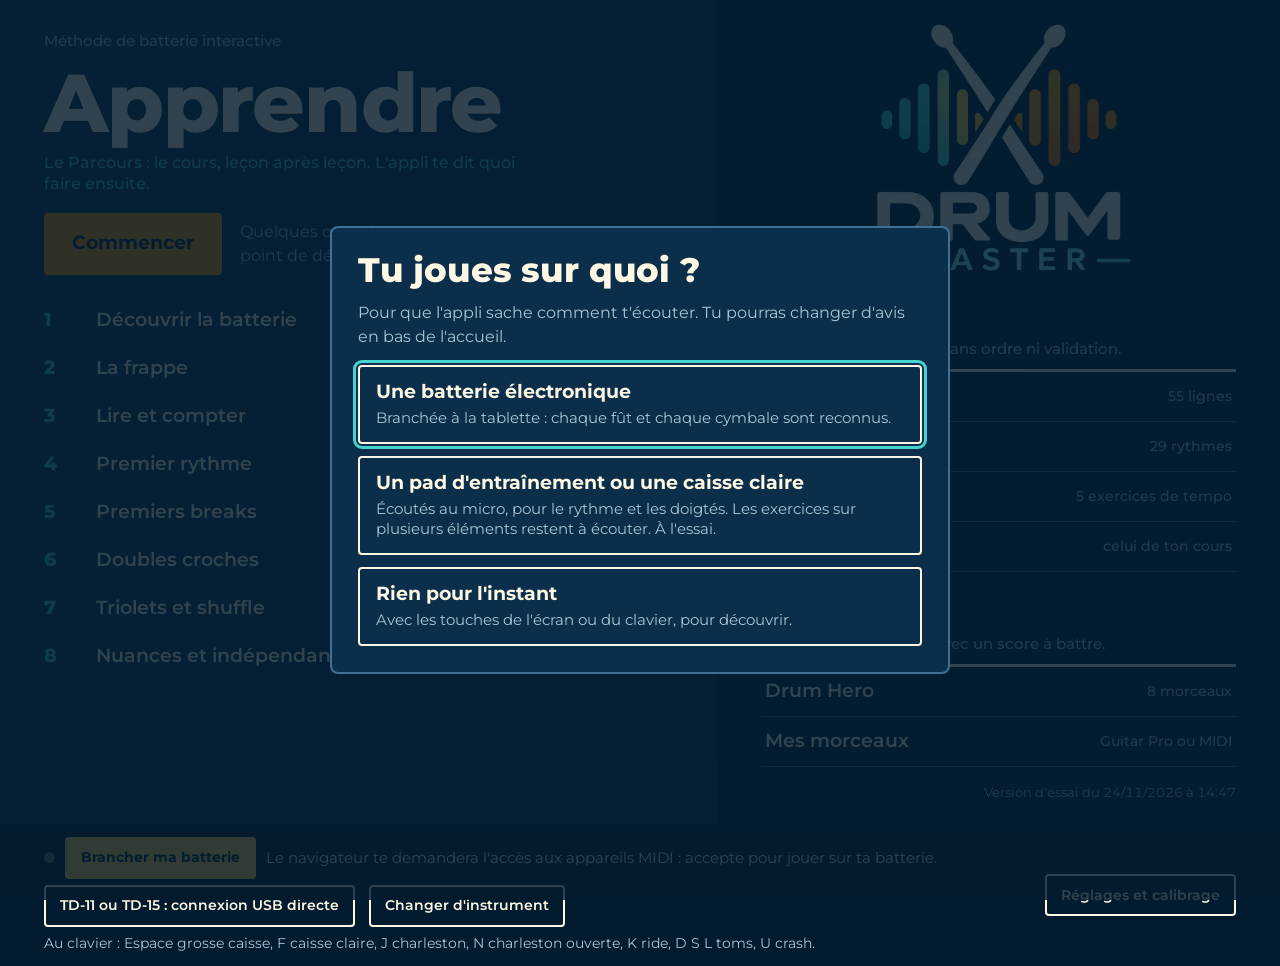
==== commit 034d3be2: "Drum Hero : fiche de lancement réduite à l'essentiel ; accueil réordonné Co-Authored-By: Claude Fabl" ====
--- a/index.html
+++ b/index.html
@@ -8,8 +8,8 @@
 	<title>Drum Master</title>
 	<link rel="icon" href="icon-64.png" type="image/png">
 	<link rel="manifest" href="manifest.webmanifest">
-  <script type="module" crossorigin src="./assets/index-Bvspi45J.js"></script>
-  <link rel="stylesheet" crossorigin href="./assets/index-DwwfWL-F.css">
+  <script type="module" crossorigin src="./assets/index-CMjrkufF.js"></script>
+  <link rel="stylesheet" crossorigin href="./assets/index-D2xBQxX0.css">
 </head>
 <body>
 	<div id="app"></div>
--- a/assets/index-D2xBQxX0.css
+++ b/assets/index-D2xBQxX0.css
@@ -0,0 +1 @@
+@font-face{font-family:Montserrat;font-weight:400;font-display:swap;src:url(./Montserrat-400-latin-BLhwKU8k.woff2) format("woff2")}@font-face{font-family:Montserrat;font-weight:500;font-display:swap;src:url(./Montserrat-500-latin-DRFEGfly.woff2) format("woff2")}@font-face{font-family:Montserrat;font-weight:600;font-display:swap;src:url(./Montserrat-600-latin-UVxSCcoG.woff2) format("woff2")}@font-face{font-family:Montserrat;font-weight:700;font-display:swap;src:url(./Montserrat-700-latin-BdjcYUrC.woff2) format("woff2")}@font-face{font-family:Montserrat;font-weight:800;font-display:swap;src:url(./Montserrat-800-latin-axpkC1rd.woff2) format("woff2")}:root{--bg: #06243B;--deep: #031B2E;--panel: #0B2F4A;--raise: #134061;--line: #1F4A68;--line-strong: #3F7195;--text: #FEF7E4;--muted: #A9C4D6;--blue: #0E3652;--on-blue: #FEF7E4;--on-blue-muted: #A9C4D6;--apricot: #FE9805;--straw: #FED54C;--rust: #FE9805;--teal: #44D4D0;--good: #5FD39A;--warn: #FFB454;--bad: #FF8A75;--paper: #FEF7E4;--ink: #031F37;--brass: var(--teal);--brass-hi: #7FE5E1;--brass-soft: rgba(68, 212, 208, .16);--accent: var(--teal);--accent-soft: var(--brass-soft);--second: var(--good);--violet: #B9A2DD;--font: "Montserrat", system-ui, sans-serif;--display: "Montserrat", system-ui, sans-serif;color-scheme:dark}*{box-sizing:border-box}html,body{margin:0;background:var(--bg);color:var(--text)}body{font:400 16px/1.5 var(--font);font-variant-numeric:tabular-nums;-webkit-user-select:none;user-select:none;touch-action:manipulation;-webkit-tap-highlight-color:transparent}#app{max-width:1280px;margin:0 auto;padding:20px 28px 28px;min-height:100vh}h1{font-size:34px;line-height:1.1;margin:0;letter-spacing:-.01em;font-family:var(--display);font-weight:800}h2{font-size:23px;line-height:1.2;margin:0;letter-spacing:-.005em;font-family:var(--display);font-weight:800}b,strong{font-weight:650}.muted{color:var(--muted)}.small{font-size:14px}.bad{color:var(--bad)}.num{font-family:var(--display);font-weight:800}button,select{font:600 17px/1.2 var(--font);color:var(--text);background:transparent;border:2px solid var(--text);border-radius:4px;min-height:54px;padding:0 18px;cursor:pointer}select{font-weight:500;border-width:1.5px}button:hover{background:var(--raise)}button:active{background:var(--line)}button:focus-visible,select:focus-visible{outline:3px solid var(--teal);outline-offset:2px}button.primary{background:var(--apricot);border-color:var(--apricot);color:var(--ink);font-weight:700}button.primary:hover{background:#ffb03a;border-color:#ffb03a}button.on{background:var(--straw);border-color:var(--straw);color:var(--ink)}button:disabled{opacity:.4;cursor:default}input[type=checkbox]{accent-color:var(--teal)}.card{background:var(--panel);border:0;border-radius:6px}.sheet{background:var(--paper);color:var(--ink);border-radius:4px;padding:6px 8px}.top{display:flex;align-items:center;gap:18px;min-height:92px;margin:-20px -28px 18px;padding:14px 28px;background:var(--blue);color:var(--on-blue);box-shadow:0 0 0 100vmax var(--blue);clip-path:inset(0 -100vmax);flex-wrap:wrap;row-gap:8px}.top .tabs{flex-wrap:nowrap}.top h1.long{font-size:38px}.top h1{font-size:50px}.top h1 .lead{color:var(--straw);margin-right:14px}.top .grow{flex:1}.top .info{color:var(--on-blue-muted);font-size:16px;text-align:right}.top .muted{color:var(--on-blue-muted)}.top button,.top select{color:var(--on-blue);border-color:#fef7e4b3}.top button:hover{background:#fef7e424}.top button:focus-visible,.top select:focus-visible{outline-color:var(--straw)}.top button.primary,.top button.on{background:var(--straw);border-color:var(--straw);color:var(--ink)}.top .led{background:#fef7e466}.top .led.on{background:var(--straw)}.actions{display:grid;grid-template-columns:repeat(6,1fr);gap:12px;margin-top:16px}.actions>*{min-width:0}.actions button{padding:0 8px;font-size:16px}canvas{display:block;width:100%}.tempo{display:flex;align-items:center;gap:6px}.tempo button{min-height:44px}.tempo-step{width:44px;padding:0;font-size:22px;border-radius:22px}.tempo-value{min-width:122px;border-radius:22px;font-size:17px;letter-spacing:0;font-family:var(--display);font-weight:800}.top .tempo-value{border-color:var(--straw);color:var(--straw)}.overlay{position:fixed;top:0;right:0;bottom:0;left:0;background:#020e1ab8;display:flex;align-items:center;justify-content:center;z-index:10}.pad{background:var(--bg);border:2px solid var(--text);border-radius:6px;padding:18px 20px;width:380px;max-width:94vw}.pad-title{text-align:center;font-size:18px;font-family:var(--display);font-weight:800}.pad-display{text-align:center;letter-spacing:0;font-size:49px;line-height:1.2;color:var(--brass-hi);font-family:var(--display);font-weight:800}.pad-display.muted{color:var(--muted)}.pad-hint{text-align:center;font-size:14px;color:var(--muted);margin-bottom:12px}.pad-presets{display:grid;grid-template-columns:repeat(4,1fr);gap:8px;margin-bottom:14px}.pad-preset{min-height:46px;padding:0}.pad-keys{display:grid;grid-template-columns:repeat(3,1fr);gap:8px;margin-bottom:18px}.pad-key{min-height:58px;font-size:24px;padding:0}.pad-key.small{font-size:16px}.pad-actions{display:grid;grid-template-columns:1fr 1fr;gap:8px}.home{display:grid;grid-template-columns:minmax(0,56fr) minmax(0,44fr);grid-template-rows:1fr auto;margin:-20px -28px -28px;min-height:100vh}.home-a{background:var(--blue);color:var(--on-blue);padding:30px 44px 26px;display:flex;flex-direction:column;box-shadow:0 0 0 100vmax var(--blue);clip-path:inset(0 0 0 -100vmax)}.home-brand{display:flex;flex-direction:column;align-items:flex-start;gap:6px}.home-brand span{font-weight:500;font-size:15px;color:var(--on-blue-muted)}.home-a h1{margin-top:8px}.home-title{all:unset;cursor:pointer;font-family:var(--display);font-weight:800;font-size:clamp(50px,6.4vw,82px);line-height:1.04;letter-spacing:-.015em}.home-title:focus-visible{outline:3px solid var(--straw);outline-offset:4px}.home-what{margin:6px 0 0;font-size:16px;font-weight:500;line-height:1.35}.home-a .home-what{color:var(--teal);max-width:44ch}.home-b .home-what{color:var(--muted);font-size:15px}.tracks{display:flex;flex-direction:column;margin-top:8px}.track{display:grid;grid-template-columns:40px 1fr auto;align-items:center;gap:12px;text-align:left;min-height:48px;padding:0 14px;margin:0 -14px;border:0;border-radius:4px;color:inherit;font-size:19px}.track .k{font-family:var(--display);font-weight:800;font-size:19px}.track .s{font-size:14px;font-weight:500;white-space:nowrap}.home-a .track .k{color:var(--teal)}.home-a .track .s{color:var(--on-blue-muted)}.home-a .track:hover{background:#fef7e421}.home-a .track.on,.home-a .track.on:hover{background:var(--straw);color:var(--ink);font-weight:700}.home-a .track.on .k,.home-a .track.on .s{color:var(--ink)}.home-a .track.on .s{font-weight:600}.home-soon{margin:8px 0 0;font-size:15px;color:var(--on-blue-muted)}.home-go{display:flex;align-items:center;flex-wrap:wrap;gap:10px 18px;margin:18px 0 14px}.home-go .primary{min-height:62px;font-size:19px;padding:0 26px}.home-go .primary:hover{background:#ffb03a;border-color:#ffb03a}.home-go span{color:var(--on-blue-muted);font-size:16px;max-width:30ch}.home-kit{grid-column:1 / -1;display:flex;align-items:center;justify-content:space-between;gap:12px 20px;padding:12px 44px;font-size:15px;background:var(--deep);box-shadow:0 0 0 100vmax var(--deep);clip-path:inset(0 -100vmax)}.home-kit .kit{display:flex;flex-wrap:wrap;align-items:center;gap:6px 14px;min-width:0}.home-kit .kit-keys{flex-basis:100%;margin-top:0}.home-kit button{min-height:42px;font-size:14px;padding:0 14px;white-space:nowrap}.home-a button:not(.primary):not(.track):not(.home-title){color:var(--on-blue);border-color:#fef7e4b3;white-space:nowrap}.home-a button:not(.primary):not(.track):not(.home-title):hover{background:#fef7e424}.home-a button:focus-visible{outline-color:var(--straw)}.home-kit .kit-line .primary{background:var(--straw);border-color:var(--straw);color:var(--ink)}.home-b{padding:0 44px 22px;display:flex;flex-direction:column}.home-logo{display:block;width:min(60%,270px);height:auto;max-height:30vh;object-fit:contain;margin:22px auto 4px;flex:none}.home-logo.small{display:none}.home-block{margin-top:18px}.home-b h2{font-size:36px;line-height:1.05;letter-spacing:-.015em}.home-b .tracks{border-top:3px solid var(--text);margin-top:10px}.home-b .track{margin:0;padding:0 4px;min-height:50px;border-bottom:1px solid var(--line-strong);border-radius:0;font-weight:600}.track.plain{grid-template-columns:1fr auto}.home-foot{margin-top:auto;padding-top:16px;display:flex;align-items:center;justify-content:flex-end;gap:12px;flex-wrap:wrap}.home-b .track:hover{background:var(--raise)}.home-b .track .s{color:var(--muted)}.version{color:var(--muted);font-size:13px}.led{display:inline-block;width:11px;height:11px;border-radius:50%;margin-right:8px;background:var(--line-strong);vertical-align:0}.led.on{background:var(--good)}.home-kit .led{background:#fef7e466}.home-kit .led.on{background:var(--straw)}.metrics{display:grid;grid-template-columns:repeat(4,1fr);gap:8px}.metric .k{font-size:15px;color:var(--muted)}.metric .v{font-size:26px;line-height:1.25;font-family:var(--display);font-weight:800}.metric .s{font-size:13px;color:var(--muted)}.tip{color:var(--brass-hi);font-size:15px;min-height:22px}table.rows{width:100%;border-collapse:collapse;font-size:15px}table.rows th{text-align:left;color:var(--muted);font-weight:400;padding:4px 0}table.rows td{padding:3px 0}.theory-card{padding:22px 32px 26px;min-height:516px}.theory-head{display:flex;justify-content:space-between;align-items:baseline;font-size:14px;color:var(--muted)}.theory-head .chap{color:var(--brass-hi)}.theory-card h2{font-size:27px;margin:6px 0 12px;font-family:var(--display);font-weight:800}.theory-text{font-size:18px;line-height:1.6;max-width:62ch}.theory-text p{margin:0 0 12px}.theory-text ul{margin:4px 0 12px;padding-left:22px}.theory-text li{margin-bottom:8px}.theory-text li::marker{color:var(--brass)}.theory-side{display:grid;grid-template-columns:520px 1fr;gap:32px;align-items:start}.theory-detail{border-top:1px solid var(--line);margin-top:10px;padding-top:10px}.theory-detail .name{color:var(--brass-hi);font-size:20px;font-family:var(--display);font-weight:800}.dots{display:flex;gap:10px;justify-content:center;margin-top:14px}.dots span{width:8px;height:8px;border-radius:4px;background:var(--line-strong);align-self:center}.dots span.on{width:22px;background:var(--brass)}.tabs{display:flex;gap:8px;flex:1;justify-content:flex-end;flex-wrap:wrap}.tabs button{min-height:46px;font-size:16px;padding:0 14px}.path-head{padding:18px 24px;margin-bottom:18px}.path-head h2{font-size:26px;margin:2px 0 6px;font-family:var(--display);font-weight:800}.path-head p{margin:0}.path-step{display:grid;grid-template-columns:56px 1fr;gap:4px 18px;padding:16px 0;border-top:1px solid var(--line-strong)}.path-step.soon{opacity:.55}.path-step.alone{display:block;border-top:0;padding:0}.path-step.alone .path-lessons{grid-template-columns:1fr;max-width:760px;margin-top:14px}.path-step.alone .path-lesson{min-height:60px;font-size:18px}.path-step.alone .path-resume{margin:0;font-size:18px;line-height:1.4;max-width:60ch}.path-open{all:unset;cursor:pointer}.path-open:hover{text-decoration:underline;text-underline-offset:4px}.path-open:focus-visible{outline:3px solid var(--teal);outline-offset:3px}.path-num{grid-row:span 2;font-size:41px;line-height:.9;color:var(--brass);text-align:right;font-family:var(--display);font-weight:800}.path-step h3{margin:0;font-size:20px;display:flex;align-items:center;gap:12px;font-family:var(--display);font-weight:800}.path-step p{margin:2px 0 0;font-size:15px}.path-tag{font-size:14px;font-weight:600;font-family:var(--font);letter-spacing:0;color:var(--ink);background:var(--straw);border-radius:4px;padding:2px 10px}.path-lessons{grid-column:2;display:grid;grid-template-columns:repeat(auto-fill,minmax(260px,1fr));gap:8px;margin-top:10px}.path-lesson{display:grid;grid-template-columns:40px 1fr auto;align-items:center;gap:10px;text-align:left;min-height:52px;font-weight:500;border-width:1.5px;border-color:var(--line-strong);background:var(--panel)}.path-lesson:hover{background:var(--raise)}.path-lesson .k{color:var(--teal);font-size:15px;font-family:var(--display);font-weight:800}.path-lesson .s{color:var(--muted);font-size:13px}.path-lesson.done{border-color:var(--good)}.path-lesson.done .s{color:var(--good)}.path-lesson.rev{border-style:dashed}.path-test{padding:26px 30px;max-width:760px;margin:10px auto}.path-test h2{font-size:24px;margin:6px 0 18px;line-height:1.15;font-family:var(--display);font-weight:800}.path-options{display:grid;gap:10px;margin-bottom:14px}.path-options button{text-align:left;font-size:17px}.lesson-card{padding:16px 24px 14px}.lesson-card h2{font-size:26px;margin:4px 0 8px;font-family:var(--display);font-weight:800}.lesson-consigne{margin:0;font-size:17px}.lesson-panel{padding:0;margin-top:14px;overflow:hidden;background:transparent}.lesson-tempo{display:flex;align-items:stretch;gap:28px}.lesson-tempo>div:first-child{background:var(--apricot);color:var(--ink);padding:12px 28px 8px;min-width:150px;border-radius:4px}.lesson-tempo>div:nth-child(2){align-self:center;padding:8px 0}.lesson-tempo .k{font-size:15px;font-weight:600}.lesson-tempo .v{font-size:59px;line-height:1.05;letter-spacing:-.01em;font-family:var(--display);font-weight:800}.ladder{display:flex;flex-wrap:wrap;gap:8px;margin-bottom:8px}.ladder button{width:50px;height:50px;min-width:0;min-height:0;padding:0;border-radius:50%;border:2px solid var(--text);background:transparent;color:var(--text);display:flex;align-items:center;justify-content:center;font:inherit;font-size:16px;font-weight:500;cursor:pointer}.ladder button.passed{background:var(--text);color:var(--bg);font-weight:700}.ladder button.on{background:var(--straw);color:var(--ink);border-color:var(--straw);font-weight:700;cursor:default}.ladder button.passed:hover{background:var(--text)}.ladder button.on:hover{background:var(--straw)}.lesson-side{width:36%;min-width:240px;align-self:center}.lesson-state{font-size:19px;font-weight:600}.lesson-state.ok{color:var(--good);font-weight:650}.hero-stage{position:relative;overflow:hidden;background:var(--deep)}.hero-over{position:absolute;top:0;right:0;bottom:0;left:0;display:flex;justify-content:center;align-items:flex-start;padding-top:14px;pointer-events:none}.hero-card{pointer-events:auto;width:min(580px,92%);overflow:auto;background:var(--panel);color:var(--text);border:1px solid var(--line-strong);border-radius:6px;padding:14px 22px}.hero-card,.hero-card.end,.hero-card.tall{max-height:calc(100% - 28px)}.hero-defi{background:var(--straw);color:var(--ink);border-radius:4px;padding:10px 14px;margin-bottom:14px}.hero-defi .top-line{display:flex;align-items:center;justify-content:space-between;gap:12px}.hero-defi .who{font-size:17px;color:var(--ink);font-family:var(--display);font-weight:800}.hero-defi .hero-row{margin-top:10px;justify-content:flex-start}.hero-defi button{white-space:nowrap}.hero-msg{margin:0 0 12px;padding:8px 12px;border-radius:4px;background:#b93a261f;color:var(--bad);font-size:14px}.hero-verdict{font-size:17px;color:var(--bad);margin-top:2px;font-family:var(--display);font-weight:800}.hero-verdict.won{color:var(--brass-hi)}.hero-share{display:flex;align-items:center;gap:10px}input.text{font:400 16px var(--font);color:var(--ink);background:var(--paper);border:1.5px solid var(--text);border-radius:4px;min-height:40px;padding:0 12px;width:150px;-webkit-user-select:text;user-select:text}input.text:focus{outline:2px solid var(--brass);outline-offset:1px}input.text.wide{width:260px}.hero-card h2{font-size:26px;margin:2px 0 6px;font-family:var(--display);font-weight:800}.hero-text{margin:0 0 8px;font-size:16px;line-height:1.4}.hero-tempo{margin:0 0 8px;font-size:15px}.hero-tempo b{color:var(--brass-hi)}.hero-tempo button{min-height:32px;margin-left:6px;padding:0 12px;font-size:14px}.hero-diff{margin:10px 0 0;color:var(--muted);font-size:14px}.hero-diff b{color:var(--text)}.hero-tip{margin:8px 0 0;color:var(--brass-hi);font-size:14px}.hero-row{display:flex;align-items:center;justify-content:space-between;gap:12px;margin-top:10px}.hero-card button{white-space:nowrap}.small-btn{min-height:40px;font-size:14px;padding:0 14px}.hero-passage select{min-height:40px;font-size:14px}.hero-passage .hero-tip{margin-top:6px}.pick-intro{margin:0 0 14px;max-width:86ch;font-size:16px;line-height:1.4;color:var(--muted)}.pick-grid{display:grid;grid-template-columns:minmax(300px,400px) minmax(0,1fr);gap:16px;align-items:start}.pick-side{padding:10px}.pick-levels{display:flex;flex-direction:column;gap:2px}.pick-level{display:grid;grid-template-columns:1fr auto;gap:0 12px;align-items:center;text-align:left;min-height:54px;padding:6px 12px;border:0;border-radius:4px;color:inherit}.pick-level .k{font-family:var(--display);font-weight:800;font-size:17px}.pick-level .t{grid-column:1;font-size:14px;color:var(--muted)}.pick-level .n{grid-column:2;grid-row:1 / span 2;font-size:14px;font-variant-numeric:tabular-nums;color:var(--muted);white-space:nowrap}.pick-level .n.full{color:var(--good);font-weight:600}.pick-level.on,.pick-level.on:hover{background:var(--straw);color:var(--ink)}.pick-level.on .t,.pick-level.on .n{color:var(--ink)}.pick-page{padding:16px 20px}.pick-page canvas{display:block;width:100%}.pick-page .sheet{max-width:620px}.pick-cols{padding:6px 24px 14px;columns:3 300px;column-gap:34px}.pick-block{break-inside:avoid;padding-top:12px}.pick-block h2{margin:0 0 4px;font-size:19px;color:var(--teal)}.pick-row{display:flex;align-items:center;justify-content:space-between;gap:12px;width:100%;text-align:left;min-height:40px;padding:3px 8px;margin:0 -8px;border:0;border-bottom:1px solid var(--line);border-radius:0;color:inherit;font-weight:600;font-size:16px}.pick-row .s{font-size:13px;font-weight:500;color:var(--muted);white-space:nowrap}.pick-row.on,.pick-row.on:hover{background:var(--straw);color:var(--ink);border-radius:4px}.pick-row.on .s{color:var(--ink)}.actions .pick-resume{grid-column:span 2}.hero-card.pre{width:min(680px,95%);padding:18px 26px 20px}.hero-levels{display:grid;grid-template-columns:repeat(4,1fr);gap:8px;margin-top:12px}.hero-levels button{min-height:60px;padding:6px 4px;display:flex;flex-direction:column;align-items:center;justify-content:center;gap:5px;font-size:16px}.hero-levels button.on,.hero-levels button.on:hover{background:var(--straw);border-color:var(--straw);color:var(--ink);--brass: var(--ink);--line-strong: rgba(8, 36, 58, .28)}.hero-levels .st{display:flex;gap:1px;line-height:0}.hero-start{justify-content:flex-start;margin-top:16px}.hero-start .hero-go{min-height:54px;min-width:200px;font-size:19px}.hero-opts{display:flex;flex-direction:column;gap:12px;margin-top:16px;padding-top:14px;border-top:1px solid var(--line-strong)}.hero-opts .hero-row{margin-top:0;flex-wrap:wrap;justify-content:flex-start;gap:8px 12px}.hero-opts .hero-passage .hero-tip{margin-top:6px}.hero-opts .hero-diff{margin:0}.hero-accomp-line{display:flex;align-items:center;gap:12px}.hero-accomp-line input[type=range]{flex:1;min-width:90px;height:40px;accent-color:var(--brass)}.hero-accomp-val{min-width:52px;text-align:right;font-variant-numeric:tabular-nums}.hero-stars{display:flex;gap:6px;margin:10px 0 2px}.hero-stars svg.pop{animation:pop .35s cubic-bezier(.3,1.6,.5,1) both;animation-delay:calc(.35s + var(--i) * .18s)}@keyframes pop{0%{transform:scale(.2);opacity:0}to{transform:scale(1);opacity:1}}.hero-score{font-size:58px;line-height:1;font-family:var(--display);font-weight:800}.hero-record{color:var(--muted);font-size:15px;margin-top:2px}.hero-record.on{color:var(--good);font-size:17px;font-family:var(--display);font-weight:800}.hero-stats{display:grid;grid-template-columns:repeat(auto-fit,minmax(90px,1fr));gap:6px;margin-top:12px}.hero-stats .k{font-size:13px;color:var(--muted)}.hero-stats .v{font-size:20px;font-family:var(--display);font-weight:800}.hero-card.end{width:min(980px,95%)}.hero-end{display:grid;grid-template-columns:1fr 1.2fr;gap:30px}.scoreboard h3{font-size:15px;margin:0 0 4px;font-family:var(--display);font-weight:800}.scoreboard h3+table{margin-bottom:14px}table.scores{width:100%;border-collapse:separate;border-spacing:0 2px;font-size:14px}table.scores th{text-align:left;color:var(--muted);font-weight:400;font-size:12.5px;padding:0 8px 2px}table.scores td{padding:5px 8px}table.scores .n{text-align:right;white-space:nowrap}table.scores td svg{margin-right:1px;vertical-align:-2px}table.scores tr.on td,table.scores tr.me td{background:var(--brass-soft);color:var(--brass-hi)}table.scores tr.on td.muted,table.scores tr.me td.muted{color:var(--brass)}table.scores tr td:first-child{border-radius:6px 0 0 6px}table.scores tr td:last-child{border-radius:0 6px 6px 0}.diff-rows{width:100%;border-collapse:separate;border-spacing:0 3px;font-size:15px;margin-top:4px}.diff-rows tr{cursor:pointer}.diff-rows td{padding:4px 10px}.diff-rows td svg{margin-right:1px;vertical-align:-2px}.diff-rows tr:hover td{background:var(--raise)}.diff-rows tr.on td{background:var(--brass-soft);color:var(--brass-hi)}.diff-rows tr td:first-child{border-radius:8px 0 0 8px}.diff-rows tr td:last-child{border-radius:0 8px 8px 0}.kit-line{display:flex;align-items:center;gap:10px;flex-wrap:wrap}.kit-line .led{margin-right:0}.kit-keys{margin-top:6px}.toast{position:fixed;left:50%;bottom:22px;transform:translate(-50%,16px);z-index:50;max-width:min(560px,92vw);background:var(--text);color:var(--bg);border-radius:4px;padding:12px 18px;font-size:16px;font-weight:500;opacity:0;pointer-events:none;transition:opacity .2s,transform .2s}.toast.warn{background:var(--apricot);color:var(--ink)}.toast.on{opacity:1;transform:translate(-50%)}.midi-status{display:flex;align-items:center;gap:10px;flex-wrap:wrap}.midi-grid{display:grid;grid-template-columns:1fr 1fr;gap:16px;align-items:start}.midi-card{padding:18px 22px}.midi-head{display:flex;align-items:center;gap:10px;flex-wrap:wrap;margin-bottom:8px}.midi-head h2{margin:0}.midi-head .grow{flex:1}.midi-pads td{padding:2px 10px}.midi-pads td button{min-height:32px;padding:0 12px;font-size:13px}.midi-pads tr.seen td:first-child{color:var(--good)}.midi-pads tr.learning td{background:var(--brass-soft);color:var(--brass-hi)}.midi-msg{color:var(--good);font-size:14px;margin:4px 0 8px}.midi-warn{color:var(--warn);font-size:14px;margin:4px 0 8px}.midi-devices{display:flex;flex-direction:column;gap:6px;margin:4px 0 12px}.midi-dev{display:flex;align-items:center;gap:10px}.midi-dev input{width:20px;height:20px}.midi-usb{margin:0 0 12px}.midi-usb .midi-head{flex-wrap:nowrap;align-items:flex-start}.midi-usb button{flex:none}.mic-step{margin:14px 0 0;padding:14px 18px;background:var(--straw);color:var(--ink);border-radius:4px;font-size:22px;font-weight:600;line-height:1.3}.mic-step.done{background:var(--raise);color:var(--text);font-size:16px;font-weight:500}.midi-report{margin:6px 0 0;padding:8px 10px;background:var(--deep);color:var(--text);border-radius:4px;font:400 13px/1.45 ui-monospace,Menlo,Consolas,monospace;white-space:pre-wrap;overflow-wrap:anywhere}.midi-pedal{display:grid;grid-template-columns:auto 1fr auto;align-items:center;gap:12px;margin-bottom:8px;font-size:14px}.midi-pedal .k{color:var(--muted)}.midi-pedal .bar{height:8px;border-radius:4px;background:var(--line-strong);overflow:hidden}.midi-pedal .bar span{display:block;height:100%;background:var(--brass)}.midi-pedal .v{font-variant-numeric:tabular-nums;min-width:84px;text-align:right}.midi-log{margin-top:10px;max-height:460px;overflow:auto}.midi-log td{padding:3px 10px;font-variant-numeric:tabular-nums}.midi-log tr.note td{color:var(--text)}.midi-log tr.ignored td{opacity:.45}.midi-log td.warn{color:var(--warn)}.hero-diag{margin:10px 0 0;padding-left:0;list-style:none;font-size:15px}.hero-diag li{padding:6px 0;border-top:1px solid var(--line)}.scores td.late{color:var(--warn)}.coach-grid{display:grid;grid-template-columns:744fr 440fr;gap:16px;align-items:start}.coach-choices{display:flex;flex-wrap:wrap;align-items:end;gap:12px 18px;margin-top:12px}.coach-choices label{display:flex;flex-direction:column;gap:4px}.coach-choices .k{font-size:13px;color:var(--muted)}.coach-choices select{min-height:44px;min-width:220px}select option,select optgroup{background:var(--bg);color:var(--text)}.coach-live{display:flex;align-items:center;gap:20px;flex-wrap:wrap}.coach-verdict{font-size:30px;line-height:1.05;font-family:var(--display);font-weight:800}.stick-grid{display:grid;grid-template-columns:1fr 1fr;gap:16px;margin-top:16px;align-items:start}.stick-grid .metrics{grid-template-columns:repeat(2,1fr);row-gap:14px}.stick-list{display:flex;flex-direction:column;gap:6px;margin:10px 0}.stick-item{display:grid;grid-template-columns:22px 1fr;gap:2px 10px;align-items:center;text-align:left;min-height:0;padding:8px 12px}.stick-item.on{border-color:var(--brass);background:var(--brass-soft)}.stick-check{grid-row:span 2;font-weight:700;color:var(--muted)}.stick-check.ok{color:var(--good)}.stick-name{display:flex;justify-content:space-between;gap:10px;font-size:15px}.stick-pat{color:var(--muted);font-size:13px;letter-spacing:.04em;white-space:nowrap}.stick-marks{font-size:12.5px;color:var(--good);min-height:0}.stick-marks:empty{display:none}.stick-done{margin-top:12px;padding:10px 14px;background:#2f7a5529;border-radius:4px;font-size:16px}.tempo-click{display:inline-flex;align-items:center;gap:6px;min-height:44px;padding:0 12px;margin-left:4px;background:var(--straw);color:var(--ink);border-color:var(--straw);font-size:15px}.tempo-click.muted-click{color:var(--muted);border-color:var(--line-strong);background:transparent}.top .tempo-click{color:var(--ink);background:var(--straw);border-color:var(--straw)}.top .tempo-click.muted-click{color:var(--on-blue-muted);border-color:#fef7e480;background:transparent}.tempo-click svg{flex:none}@media (max-width: 900px){.pick-grid{grid-template-columns:1fr}.hero-card.pre{width:100%}#app{padding:14px}.actions{grid-template-columns:repeat(3,1fr)}.actions>span:empty{display:none}.top{flex-wrap:wrap;margin:-14px -14px 14px;padding:12px 14px;min-height:0}.top h1{font-size:28px}.tabs{flex:1 1 100%;justify-content:flex-start;flex-wrap:nowrap;overflow-x:auto;padding-bottom:4px}.tabs button{white-space:nowrap;min-height:40px}.home{grid-template-columns:1fr;margin:-14px;min-height:0}.home-a{padding:22px 20px}.home-logo{display:none}.home-logo.small{display:block;width:190px;margin:0 0 4px}.home-b{padding:0 20px 20px}.home-kit{flex-direction:column;align-items:stretch;padding:14px 20px 18px}.track{font-size:18px}.theory-side{grid-template-columns:1fr}.theory-card{padding:18px 18px 22px}.theory-text{font-size:17px}.hero-card{max-height:none;width:100%}.hero-end{grid-template-columns:1fr}.path-step{grid-template-columns:40px 1fr}.path-num{font-size:40px}.path-lessons{grid-column:1 / -1}.hero-over{position:static;padding:0}.midi-grid,.coach-grid,.stick-grid{grid-template-columns:1fr}.lesson-tempo{flex-wrap:wrap;align-items:flex-start;gap:12px 20px}.lesson-side{width:100%}}@media (prefers-reduced-motion: reduce){*{transition:none!important;animation:none!important}}.own-list{display:grid;gap:12px}.own-item{display:flex;gap:18px;align-items:center;padding:16px 18px}.own-what{flex:1;min-width:0}.own-what h2{font-size:24px;margin:0 0 4px;font-family:var(--display);font-weight:800}.own-state{margin-top:4px;font-size:15px;color:var(--muted)}.own-state.ok{color:var(--good)}.own-note{margin:8px 0 0;font-size:15px;white-space:pre-wrap;overflow-wrap:anywhere}.own-buttons{display:flex;gap:10px;flex-wrap:wrap;justify-content:flex-end}.own-empty{padding:26px 28px;max-width:720px}.own-empty h2{font-size:30px;margin:0 0 10px;font-family:var(--display);font-weight:800}.own-empty p{font-size:17px;line-height:1.45;margin:0 0 12px}.own-editor{padding:16px 18px;display:grid;gap:12px}.own-editor>*{min-width:0}.own-editor h2{font-size:26px;margin:0;font-family:var(--display);font-weight:800}.own-editor p{margin:0}input.text.own-name{width:100%;max-width:560px;min-height:46px;font-size:18px;font-weight:600}.own-consigne{font:400 16px/1.4 var(--font);color:var(--ink);background:var(--paper);border:1.5px solid var(--text);border-radius:4px;padding:10px 12px;width:100%;resize:vertical;-webkit-user-select:text;user-select:text}.own-consigne:focus{outline:2px solid var(--teal);outline-offset:1px}.own-options{display:flex;flex-wrap:wrap;gap:10px 26px}.own-choice{display:flex;align-items:center;gap:10px}.own-choice .k{font-size:14px;color:var(--muted)}.seg{display:flex;align-items:center}.seg button{min-height:44px;min-width:46px;padding:0 14px;font-size:15px;border-radius:0;margin-left:-2px}.seg button:first-child{border-radius:4px 0 0 4px;margin-left:0}.seg button:last-child{border-radius:0 4px 4px 0}.seg button.on{position:relative;cursor:default}.seg button.warn{background:var(--warn);border-color:var(--warn);color:var(--ink);position:relative}.own-target{min-width:92px;text-align:center;font-weight:600;font-size:15px;border-top:2px solid var(--text);border-bottom:2px solid var(--text);min-height:44px;display:flex;align-items:center;justify-content:center;margin-left:-2px}.own-bars{display:flex;flex-wrap:wrap;gap:8px;align-items:center}.own-bars .grow{flex:1}.own-scroll{overflow-x:auto;padding-bottom:2px}.own-grid{display:grid;gap:4px;align-items:stretch;--own-label: 132px}.own-label{display:flex;align-items:center;font-size:15px;font-weight:600;padding-right:8px;min-height:46px}.own-label.muted{font-weight:500;color:var(--muted)}.own-count{text-align:center;font-size:15px;color:var(--muted);align-self:end;padding-bottom:2px}.own-count.beat{color:var(--text);font-weight:700;font-size:18px}.own-cell{min-height:46px;min-width:0;padding:0;border:1.5px solid var(--line-strong);border-radius:4px;background:var(--deep);color:var(--ink);font:700 19px/1 var(--font);letter-spacing:-1px}.own-cell.beat{border-left:4px solid var(--muted)}.own-cell:hover{background:var(--raise)}.own-cell.set{background:var(--straw);border-color:var(--straw)}.own-cell.set.beat{border-left-color:var(--apricot)}.own-cell.set:hover{background:var(--straw)}.own-cell.accent{background:var(--apricot);border-color:var(--apricot)}.own-cell.accent:hover{background:var(--apricot)}.own-cell.ghost{background:transparent;color:var(--straw);border-color:var(--straw);font-weight:600}.own-cell.ghost:hover{background:var(--raise)}.own-cell.hand{min-height:40px;background:transparent;border-style:dashed;color:var(--text);font-size:17px;letter-spacing:0}.own-cell.hand.right{border-style:solid;border-color:var(--teal);color:var(--teal)}.own-cell.hand.left{border-style:solid;border-color:var(--apricot);color:var(--apricot)}.own-hint.warn{color:var(--warn)}.own-nuances{display:flex;gap:10px;align-items:flex-start;font-size:15px}.own-nuances input{width:20px;height:20px;margin-top:1px;flex:none}@media (max-width: 720px){.own-item{flex-direction:column;align-items:stretch}.own-buttons{justify-content:flex-start}.own-grid{--own-label: 84px}.seg button{padding:0 10px;font-size:14px}.own-options{gap:10px 18px}.own-label{font-size:12px;padding-right:4px}.own-cell{font-size:15px;min-height:42px}}.groove-phrase{display:flex;flex-wrap:wrap;align-items:center;gap:8px 16px;margin-top:12px}.lesson-more{display:flex;align-items:center;gap:12px;flex-wrap:wrap;margin-top:8px}.welcome{position:fixed;top:0;right:0;bottom:0;left:0;z-index:30;display:grid;place-items:center;padding:20px;background:#031b2ed1;overflow:auto}.welcome-card{width:min(620px,100%);background:var(--panel);border:2px solid var(--line-strong);border-radius:8px;padding:24px 26px 26px;display:grid;gap:12px}.welcome-card h2{font-family:var(--display);font-weight:800;font-size:34px;line-height:1.1;margin:0}.welcome-card p{margin:0 0 4px;font-size:16px}.welcome-choice{display:grid;gap:4px;text-align:left;padding:14px 16px;min-height:72px}.welcome-choice .t{font-size:19px;font-weight:700}.welcome-choice .s{font-size:15px;font-weight:400;color:var(--muted);line-height:1.35}.welcome-choice.on{border-color:var(--straw)}.stick-head{display:flex;align-items:center;justify-content:space-between;gap:12px;flex-wrap:wrap;margin-bottom:4px}.stick-level{min-height:44px;font-size:15px;padding:0 10px;max-width:100%}.stick-advice{margin-top:10px;font-size:15px;color:var(--warn)}
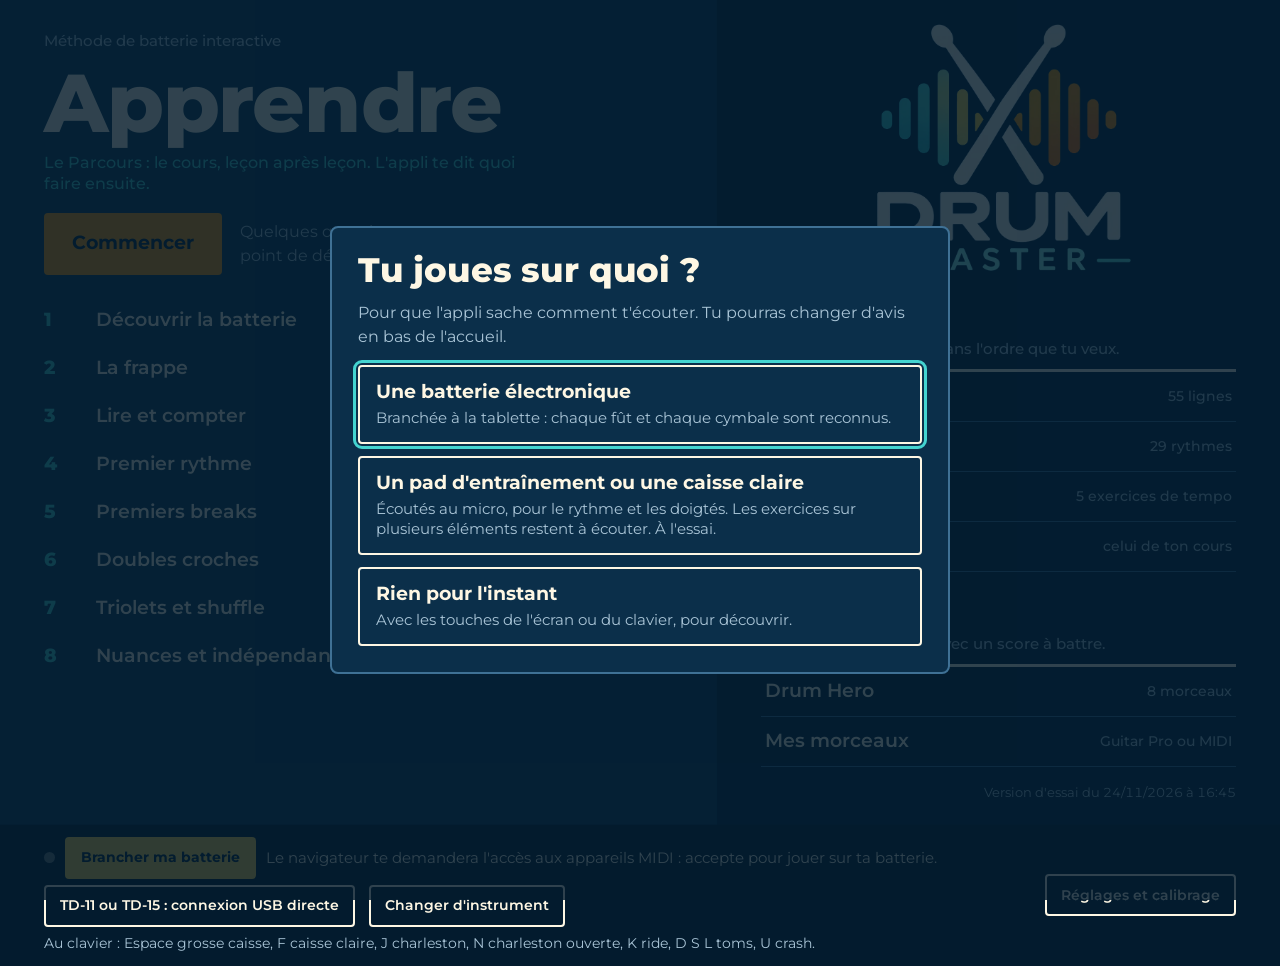
==== commit acbeebb9: "Audit (lots 1 à 3) et Drum Hero en deux affichages, Arcade et Concert Co-Authored-By: Claude Fable 5" ====
--- a/index.html
+++ b/index.html
@@ -8,8 +8,8 @@
 	<title>Drum Master</title>
 	<link rel="icon" href="icon-64.png" type="image/png">
 	<link rel="manifest" href="manifest.webmanifest">
-  <script type="module" crossorigin src="./assets/index-CMjrkufF.js"></script>
-  <link rel="stylesheet" crossorigin href="./assets/index-D2xBQxX0.css">
+  <script type="module" crossorigin src="./assets/index-BIFCaNLn.js"></script>
+  <link rel="stylesheet" crossorigin href="./assets/index-BPakkcVB.css">
 </head>
 <body>
 	<div id="app"></div>
--- a/assets/index-BPakkcVB.css
+++ b/assets/index-BPakkcVB.css
@@ -0,0 +1 @@
+@font-face{font-family:Montserrat;font-weight:400;font-display:swap;src:url(./Montserrat-400-latin-BLhwKU8k.woff2) format("woff2")}@font-face{font-family:Montserrat;font-weight:500;font-display:swap;src:url(./Montserrat-500-latin-DRFEGfly.woff2) format("woff2")}@font-face{font-family:Montserrat;font-weight:600;font-display:swap;src:url(./Montserrat-600-latin-UVxSCcoG.woff2) format("woff2")}@font-face{font-family:Montserrat;font-weight:700;font-display:swap;src:url(./Montserrat-700-latin-BdjcYUrC.woff2) format("woff2")}@font-face{font-family:Montserrat;font-weight:800;font-display:swap;src:url(./Montserrat-800-latin-axpkC1rd.woff2) format("woff2")}:root{--bg: #06243B;--deep: #031B2E;--panel: #0B2F4A;--raise: #134061;--line: #1F4A68;--line-strong: #3F7195;--text: #FEF7E4;--muted: #A9C4D6;--blue: #0E3652;--on-blue: #FEF7E4;--on-blue-muted: #A9C4D6;--apricot: #FE9805;--straw: #FED54C;--rust: #FE9805;--teal: #44D4D0;--good: #5FD39A;--warn: #FFB454;--bad: #FF8A75;--paper: #FEF7E4;--ink: #031F37;--brass: var(--teal);--brass-hi: #7FE5E1;--brass-soft: rgba(68, 212, 208, .16);--accent: var(--teal);--accent-soft: var(--brass-soft);--second: var(--good);--violet: #B9A2DD;--font: "Montserrat", system-ui, sans-serif;--display: "Montserrat", system-ui, sans-serif;color-scheme:dark}*{box-sizing:border-box}html,body{margin:0;background:var(--bg);color:var(--text)}body{font:400 16px/1.5 var(--font);font-variant-numeric:tabular-nums;-webkit-user-select:none;user-select:none;touch-action:manipulation;-webkit-tap-highlight-color:transparent}#app{max-width:1280px;margin:0 auto;padding:20px 28px 28px;min-height:100vh}h1{font-size:34px;line-height:1.1;margin:0;letter-spacing:-.01em;font-family:var(--display);font-weight:800}h2{font-size:23px;line-height:1.2;margin:0;letter-spacing:-.005em;font-family:var(--display);font-weight:800}b,strong{font-weight:650}.muted{color:var(--muted)}.small{font-size:14px}.bad{color:var(--bad)}.num{font-family:var(--display);font-weight:800}button,select{font:600 17px/1.2 var(--font);color:var(--text);background:transparent;border:2px solid var(--text);border-radius:4px;min-height:54px;padding:0 18px;cursor:pointer}select{font-weight:500;border-width:1.5px}button:hover{background:var(--raise)}button:active{background:var(--line)}button:focus-visible,select:focus-visible{outline:3px solid var(--teal);outline-offset:2px}button.primary{background:var(--apricot);border-color:var(--apricot);color:var(--ink);font-weight:700}button.primary:hover{background:#ffb03a;border-color:#ffb03a}button.on{background:var(--straw);border-color:var(--straw);color:var(--ink)}button:disabled{opacity:.4;cursor:default}input[type=checkbox]{accent-color:var(--teal)}.card{background:var(--panel);border:0;border-radius:6px}.sheet{background:var(--paper);color:var(--ink);border-radius:4px;padding:6px 8px}.top{display:flex;align-items:center;gap:18px;min-height:92px;margin:-20px -28px 18px;padding:14px 28px;background:var(--blue);color:var(--on-blue);box-shadow:0 0 0 100vmax var(--blue);clip-path:inset(0 -100vmax);flex-wrap:wrap;row-gap:8px}.top .tabs{flex-wrap:nowrap}.top h1.long{font-size:38px}.top h1{font-size:50px}.top h1 .lead{color:var(--straw);margin-right:14px}.top .grow{flex:1}.top .info{color:var(--on-blue-muted);font-size:16px;text-align:right}.top .muted{color:var(--on-blue-muted)}.top button,.top select{color:var(--on-blue);border-color:#fef7e4b3}.top button:hover{background:#fef7e424}.top button:focus-visible,.top select:focus-visible{outline-color:var(--straw)}.top button.primary,.top button.on{background:var(--straw);border-color:var(--straw);color:var(--ink)}.top .led{background:#fef7e466}.top .led.on{background:var(--straw)}.actions{display:grid;grid-template-columns:repeat(6,1fr);gap:12px;margin-top:16px}.actions>*{min-width:0}.actions button{padding:0 8px;font-size:16px}.actions>.end{grid-column:-2 / -1}canvas{display:block;width:100%}.tempo{display:flex;align-items:center;gap:6px}.tempo button{min-height:44px}.tempo-step{width:44px;padding:0;font-size:22px;border-radius:22px}.tempo-value{min-width:122px;border-radius:22px;font-size:17px;letter-spacing:0;font-family:var(--display);font-weight:800}.top .tempo-value{border-color:var(--straw);color:var(--straw)}.overlay{position:fixed;top:0;right:0;bottom:0;left:0;background:#020e1ab8;display:flex;align-items:center;justify-content:center;z-index:10}.info-panel{width:min(620px,92vw);max-height:86vh;overflow:auto;background:var(--panel);color:var(--text);border:1px solid var(--line-strong);border-radius:6px;padding:20px 26px}.info-panel h2{margin:0 0 10px;font-family:var(--display);font-weight:800;font-size:24px}.info-body{font-size:16px;line-height:1.45}.info-body p{margin:0 0 10px}.info-body ul{margin:0 0 10px;padding-left:20px}.info-body li{margin-bottom:5px}.info-body b{color:var(--brass-hi)}.info-foot{display:flex;justify-content:flex-end;margin-top:12px}.info-btn{min-height:40px;padding:0 16px;font-size:15px}.pad{background:var(--bg);border:2px solid var(--text);border-radius:6px;padding:18px 20px;width:380px;max-width:94vw}.pad-title{text-align:center;font-size:18px;font-family:var(--display);font-weight:800}.pad-display{text-align:center;letter-spacing:0;font-size:49px;line-height:1.2;color:var(--brass-hi);font-family:var(--display);font-weight:800}.pad-display.muted{color:var(--muted)}.pad-hint{text-align:center;font-size:14px;color:var(--muted);margin-bottom:12px}.pad-presets{display:grid;grid-template-columns:repeat(4,1fr);gap:8px;margin-bottom:14px}.pad-preset{min-height:46px;padding:0}.pad-keys{display:grid;grid-template-columns:repeat(3,1fr);gap:8px;margin-bottom:18px}.pad-key{min-height:58px;font-size:24px;padding:0}.pad-key.small{font-size:16px}.pad-actions{display:grid;grid-template-columns:1fr 1fr;gap:8px}.home{display:grid;grid-template-columns:minmax(0,56fr) minmax(0,44fr);grid-template-rows:1fr auto;margin:-20px -28px -28px;min-height:100vh}.home-a{background:var(--blue);color:var(--on-blue);padding:30px 44px 26px;display:flex;flex-direction:column;box-shadow:0 0 0 100vmax var(--blue);clip-path:inset(0 0 0 -100vmax)}.home-brand{display:flex;flex-direction:column;align-items:flex-start;gap:6px}.home-brand span{font-weight:500;font-size:15px;color:var(--on-blue-muted)}.home-a h1{margin-top:8px}.home-title{all:unset;cursor:pointer;font-family:var(--display);font-weight:800;font-size:clamp(50px,6.4vw,82px);line-height:1.04;letter-spacing:-.015em}.home-title:focus-visible{outline:3px solid var(--straw);outline-offset:4px}.home-what{margin:6px 0 0;font-size:16px;font-weight:500;line-height:1.35}.home-a .home-what{color:var(--teal);max-width:44ch}.home-b .home-what{color:var(--muted);font-size:15px}.tracks{display:flex;flex-direction:column;margin-top:8px}.track{display:grid;grid-template-columns:40px 1fr auto;align-items:center;gap:12px;text-align:left;min-height:48px;padding:0 14px;margin:0 -14px;border:0;border-radius:4px;color:inherit;font-size:19px}.track .k{font-family:var(--display);font-weight:800;font-size:19px}.track .s{font-size:14px;font-weight:500;white-space:nowrap}.home-a .track .k{color:var(--teal)}.home-a .track .s{color:var(--on-blue-muted)}.home-a .track:hover{background:#fef7e421}.home-a .track.on,.home-a .track.on:hover{background:var(--straw);color:var(--ink);font-weight:700}.home-a .track.on .k,.home-a .track.on .s{color:var(--ink)}.home-a .track.on .s{font-weight:600}.home-soon{margin:8px 0 0;font-size:15px;color:var(--on-blue-muted)}.home-go{display:flex;align-items:center;flex-wrap:wrap;gap:10px 18px;margin:18px 0 14px}.home-go .primary{min-height:62px;font-size:19px;padding:0 26px}.home-go .primary:hover{background:#ffb03a;border-color:#ffb03a}.home-go span{color:var(--on-blue-muted);font-size:16px;max-width:30ch}.home-kit{grid-column:1 / -1;display:flex;align-items:center;justify-content:space-between;gap:12px 20px;padding:12px 44px;font-size:15px;background:var(--deep);box-shadow:0 0 0 100vmax var(--deep);clip-path:inset(0 -100vmax)}.home-kit .kit{display:flex;flex-wrap:wrap;align-items:center;gap:6px 14px;min-width:0}.home-kit .kit-keys{flex-basis:100%;margin-top:0}.home-kit button{min-height:42px;font-size:14px;padding:0 14px;white-space:nowrap}.home-a button:not(.primary):not(.track):not(.home-title){color:var(--on-blue);border-color:#fef7e4b3;white-space:nowrap}.home-a button:not(.primary):not(.track):not(.home-title):hover{background:#fef7e424}.home-a button:focus-visible{outline-color:var(--straw)}.home-kit .kit-line .primary{background:var(--straw);border-color:var(--straw);color:var(--ink)}.home-b{padding:0 44px 22px;display:flex;flex-direction:column}.home-logo{display:block;width:min(60%,270px);height:auto;max-height:30vh;object-fit:contain;margin:22px auto 4px;flex:none}.home-logo.small{display:none}.home-block{margin-top:18px}.home-b h2{font-size:36px;line-height:1.05;letter-spacing:-.015em}.home-b .tracks{border-top:3px solid var(--text);margin-top:10px}.home-b .track{margin:0;padding:0 4px;min-height:50px;border-bottom:1px solid var(--line-strong);border-radius:0;font-weight:600}.track.plain{grid-template-columns:1fr auto}.home-foot{margin-top:auto;padding-top:16px;display:flex;align-items:center;justify-content:flex-end;gap:12px;flex-wrap:wrap}.home-b .track:hover{background:var(--raise)}.home-b .track .s{color:var(--muted)}.version{color:var(--muted);font-size:13px}.led{display:inline-block;width:11px;height:11px;border-radius:50%;margin-right:8px;background:var(--line-strong);vertical-align:0}.led.on{background:var(--good)}.home-kit .led{background:#fef7e466}.home-kit .led.on{background:var(--straw)}.metrics{display:grid;grid-template-columns:repeat(4,1fr);gap:8px}.metric .k{font-size:15px;color:var(--muted)}.metric .v{font-size:26px;line-height:1.25;font-family:var(--display);font-weight:800}.metric .s{font-size:13px;color:var(--muted)}.tip{color:var(--brass-hi);font-size:15px;min-height:22px}table.rows{width:100%;border-collapse:collapse;font-size:15px}table.rows th{text-align:left;color:var(--muted);font-weight:400;padding:4px 0}table.rows td{padding:3px 0}.theory-card{padding:22px 32px 26px;min-height:516px}.theory-head{display:flex;justify-content:space-between;align-items:baseline;font-size:14px;color:var(--muted)}.theory-head .chap{color:var(--brass-hi)}.theory-card h2{font-size:27px;margin:6px 0 12px;font-family:var(--display);font-weight:800}.theory-text{font-size:18px;line-height:1.6;max-width:62ch}.theory-text p{margin:0 0 12px}.theory-text ul{margin:4px 0 12px;padding-left:22px}.theory-text li{margin-bottom:8px}.theory-text li::marker{color:var(--brass)}.theory-side{display:grid;grid-template-columns:520px 1fr;gap:32px;align-items:start}.theory-detail{border-top:1px solid var(--line);margin-top:10px;padding-top:10px}.theory-detail .name{color:var(--brass-hi);font-size:20px;font-family:var(--display);font-weight:800}.dots{display:flex;gap:10px;justify-content:center;margin-top:14px}.dots span{width:8px;height:8px;border-radius:4px;background:var(--line-strong);align-self:center}.dots span.on{width:22px;background:var(--brass)}.tabs{display:flex;gap:8px;flex:1;justify-content:flex-end;flex-wrap:wrap}.tabs button{min-height:46px;font-size:16px;padding:0 14px;white-space:nowrap}.path-head{padding:18px 24px;margin-bottom:18px}.path-head h2{font-size:26px;margin:2px 0 6px;font-family:var(--display);font-weight:800}.path-head p{margin:0}.path-step{display:grid;grid-template-columns:56px 1fr;gap:4px 18px;padding:16px 0;border-top:1px solid var(--line-strong)}.path-step.soon{opacity:.55}.path-step.alone{display:block;border-top:0;padding:0}.path-step.alone .path-lessons{grid-template-columns:1fr;max-width:760px;margin-top:14px}.path-step.alone .path-lesson{min-height:60px;font-size:18px}.path-step.alone .path-resume{margin:0;font-size:18px;line-height:1.4;max-width:60ch}.path-open{all:unset;cursor:pointer}.path-open:hover{text-decoration:underline;text-underline-offset:4px}.path-open:focus-visible{outline:3px solid var(--teal);outline-offset:3px}.path-num{grid-row:span 2;font-size:41px;line-height:.9;color:var(--brass);text-align:right;font-family:var(--display);font-weight:800}.path-step h3{margin:0;font-size:20px;display:flex;align-items:center;gap:12px;font-family:var(--display);font-weight:800}.path-step p{margin:2px 0 0;font-size:15px}.path-tag{font-size:14px;font-weight:600;font-family:var(--font);letter-spacing:0;color:var(--ink);background:var(--straw);border-radius:4px;padding:2px 10px}.path-lessons{grid-column:2;display:grid;grid-template-columns:repeat(auto-fill,minmax(260px,1fr));gap:8px;margin-top:10px}.path-lesson{display:grid;grid-template-columns:40px 1fr auto;align-items:center;gap:10px;text-align:left;min-height:52px;font-weight:500;border-width:1.5px;border-color:var(--line-strong);background:var(--panel)}.path-lesson:hover{background:var(--raise)}.path-lesson .k{color:var(--teal);font-size:15px;font-family:var(--display);font-weight:800}.path-lesson .s{color:var(--muted);font-size:13px}.path-lesson.done{border-color:var(--good)}.path-lesson.done .s{color:var(--good)}.path-lesson.rev{border-style:dashed}.path-test{padding:26px 30px;max-width:760px;margin:10px auto}.path-test h2{font-size:24px;margin:6px 0 18px;line-height:1.15;font-family:var(--display);font-weight:800}.path-options{display:grid;gap:10px;margin-bottom:14px}.path-options button{text-align:left;font-size:17px}.lesson-card{padding:16px 24px 14px}.lesson-card h2{font-size:26px;margin:4px 0 8px;font-family:var(--display);font-weight:800}.lesson-consigne{margin:0;font-size:19px}.lesson-panel{padding:0;margin-top:14px;overflow:hidden;background:transparent}.lesson-panel .lesson-tempo{background:var(--panel);border-radius:6px;padding:14px 24px}.lesson-tempo{display:flex;align-items:center;gap:28px}.lesson-tempo .k{font-size:14px;font-weight:600;color:var(--muted);margin-bottom:8px}.ladder{display:flex;flex-wrap:wrap;gap:8px;margin-bottom:4px}.ladder button{width:54px;height:54px;min-width:0;min-height:0;padding:0;border-radius:50%;border:2px solid var(--text);background:transparent;color:var(--text);display:flex;align-items:center;justify-content:center;font:inherit;font-size:16px;font-weight:500;cursor:pointer}.ladder button.passed{background:var(--text);color:var(--bg);font-weight:700}.ladder button.on{background:var(--straw);color:var(--ink);border-color:var(--straw);font-weight:700;cursor:default}.ladder button.passed:hover{background:var(--text)}.ladder button.on:hover{background:var(--straw)}.lesson-side{width:46%;min-width:260px;align-self:center}.lesson-state{font-size:19px;font-weight:600}.lesson-state.ok{color:var(--good);font-weight:650}.hero-stage{position:relative;overflow:hidden;background:var(--deep)}.hero-over{position:absolute;top:0;right:0;bottom:0;left:0;display:flex;justify-content:center;align-items:flex-start;padding-top:14px;pointer-events:none}.hero-card{pointer-events:auto;width:min(580px,92%);overflow:auto;background:var(--panel);color:var(--text);border:1px solid var(--line-strong);border-radius:6px;padding:14px 22px}.hero-card,.hero-card.end,.hero-card.tall{max-height:calc(100% - 28px)}.hero-defi{background:var(--straw);color:var(--ink);border-radius:4px;padding:10px 14px;margin-bottom:14px}.hero-defi .top-line{display:flex;align-items:center;justify-content:space-between;gap:12px}.hero-defi .who{font-size:17px;color:var(--ink);font-family:var(--display);font-weight:800}.hero-defi .hero-row{margin-top:10px;justify-content:flex-start}.hero-defi button{white-space:nowrap}.hero-msg{margin:0 0 12px;padding:8px 12px;border-radius:4px;background:#b93a261f;color:var(--bad);font-size:14px}.hero-verdict{font-size:17px;color:var(--bad);margin-top:2px;font-family:var(--display);font-weight:800}.hero-verdict.won{color:var(--brass-hi)}.hero-share{display:flex;align-items:center;gap:10px}input.text{font:400 16px var(--font);color:var(--ink);background:var(--paper);border:1.5px solid var(--text);border-radius:4px;min-height:40px;padding:0 12px;width:150px;-webkit-user-select:text;user-select:text}input.text:focus{outline:2px solid var(--brass);outline-offset:1px}input.text.wide{width:260px}.hero-card h2{font-size:26px;margin:2px 0 6px;font-family:var(--display);font-weight:800}.hero-text{margin:0 0 8px;font-size:16px;line-height:1.4}.hero-tempo{margin:0 0 8px;font-size:15px}.hero-tempo b{color:var(--brass-hi)}.hero-tempo button{min-height:32px;margin-left:6px;padding:0 12px;font-size:14px}.hero-diff{margin:10px 0 0;color:var(--muted);font-size:14px}.hero-diff b{color:var(--text)}.hero-tip{margin:8px 0 0;color:var(--brass-hi);font-size:14px}.hero-row{display:flex;align-items:center;justify-content:space-between;gap:12px;margin-top:10px}.hero-card button{white-space:nowrap}.small-btn{min-height:40px;font-size:14px;padding:0 14px}.hero-passage select{min-height:40px;font-size:14px}.hero-passage .hero-tip{margin-top:6px}.pick-intro{margin:0 0 14px;max-width:86ch;font-size:16px;line-height:1.4;color:var(--muted)}.pick-grid{display:grid;grid-template-columns:minmax(300px,400px) minmax(0,1fr);gap:16px;align-items:start}.pick-side{padding:10px}.pick-levels{display:flex;flex-direction:column;gap:2px}.pick-level{display:grid;grid-template-columns:1fr auto;gap:0 12px;align-items:center;text-align:left;min-height:54px;padding:6px 12px;border:0;border-radius:4px;color:inherit}.pick-level .k{font-family:var(--display);font-weight:800;font-size:17px}.pick-level .t{grid-column:1;font-size:14px;color:var(--muted)}.pick-level .n{grid-column:2;grid-row:1 / span 2;font-size:14px;font-variant-numeric:tabular-nums;color:var(--muted);white-space:nowrap}.pick-level .n.full{color:var(--good);font-weight:600}.pick-level.on,.pick-level.on:hover{background:var(--straw);color:var(--ink)}.pick-level.on .t,.pick-level.on .n{color:var(--ink)}.pick-page{padding:16px 20px}.pick-page canvas{display:block;width:100%}.pick-page .sheet{max-width:620px}.pick-cols{padding:6px 24px 14px;columns:3 300px;column-gap:34px}.pick-block{break-inside:avoid;padding-top:12px}.pick-cols.two{columns:2 380px}.pick-row .st{display:flex;gap:1px;line-height:0;margin-left:4px}.pick-row .t{flex:1}.pick-row.on .st{--brass: var(--ink);--line-strong: rgba(8, 36, 58, .28)}.pick-block h2{margin:0 0 4px;font-size:19px;color:var(--teal)}.pick-row{display:flex;align-items:center;justify-content:space-between;gap:12px;width:100%;text-align:left;min-height:40px;padding:3px 8px;margin:0 -8px;border:0;border-bottom:1px solid var(--line);border-radius:0;color:inherit;font-weight:600;font-size:16px}.pick-row .s{font-size:13px;font-weight:500;color:var(--muted);white-space:nowrap}.pick-row.on,.pick-row.on:hover{background:var(--straw);color:var(--ink);border-radius:4px}.pick-row.on .s{color:var(--ink)}.actions .pick-resume{grid-column:span 2}.hero-card.pre{width:min(680px,95%);padding:18px 26px 20px}.hero-levels{display:grid;grid-template-columns:repeat(4,1fr);gap:8px;margin-top:12px}.hero-levels button{min-height:60px;padding:6px 4px;display:flex;flex-direction:column;align-items:center;justify-content:center;gap:5px;font-size:16px}.hero-levels button.on,.hero-levels button.on:hover{background:var(--straw);border-color:var(--straw);color:var(--ink);--brass: var(--ink);--line-strong: rgba(8, 36, 58, .28)}.hero-levels .st{display:flex;gap:1px;line-height:0}.hero-views{display:grid;grid-template-columns:1fr 1fr;gap:8px;margin-top:12px}.hero-views button{min-height:50px;padding:6px 12px;display:flex;flex-direction:column;align-items:flex-start;justify-content:center;gap:1px;text-align:left}.hero-views .k{font-size:16px}.hero-views .s{font-size:13px;font-weight:500;color:var(--muted);white-space:normal}.hero-views button.on,.hero-views button.on:hover{background:var(--straw);border-color:var(--straw);color:var(--ink)}.hero-views button.on .s{color:var(--ink)}.hero-start{justify-content:flex-start;margin-top:16px}.hero-start .hero-go{min-height:54px;min-width:200px;font-size:19px}.hero-opts{display:flex;flex-direction:column;gap:12px;margin-top:16px;padding-top:14px;border-top:1px solid var(--line-strong)}.hero-opts .hero-row{margin-top:0;flex-wrap:wrap;justify-content:flex-start;gap:8px 12px}.hero-opts .hero-passage .hero-tip{margin-top:6px}.hero-opts .hero-diff{margin:0}.hero-accomp-line{display:flex;align-items:center;gap:12px}.hero-accomp-line input[type=range]{flex:1;min-width:90px;height:40px;accent-color:var(--brass)}.hero-accomp-val{min-width:52px;text-align:right;font-variant-numeric:tabular-nums}.hero-stars{display:flex;gap:6px;margin:10px 0 2px}.hero-stars svg.pop{animation:pop .35s cubic-bezier(.3,1.6,.5,1) both;animation-delay:calc(.35s + var(--i) * .18s)}@keyframes pop{0%{transform:scale(.2);opacity:0}to{transform:scale(1);opacity:1}}.hero-score{font-size:58px;line-height:1;font-family:var(--display);font-weight:800}.hero-record{color:var(--muted);font-size:15px;margin-top:2px}.hero-record.on{color:var(--good);font-size:17px;font-family:var(--display);font-weight:800}.hero-stats{display:grid;grid-template-columns:repeat(auto-fit,minmax(90px,1fr));gap:6px;margin-top:12px}.hero-stats .k{font-size:13px;color:var(--muted)}.hero-stats .v{font-size:20px;font-family:var(--display);font-weight:800}.hero-card.end{width:min(980px,95%)}.hero-end{display:grid;grid-template-columns:1fr 1.2fr;gap:30px}.scoreboard h3{font-size:15px;margin:0 0 4px;font-family:var(--display);font-weight:800}.scoreboard h3+table{margin-bottom:14px}table.scores{width:100%;border-collapse:separate;border-spacing:0 2px;font-size:14px}table.scores th{text-align:left;color:var(--muted);font-weight:400;font-size:12.5px;padding:0 8px 2px}table.scores td{padding:5px 8px}table.scores .n{text-align:right;white-space:nowrap}table.scores td svg{margin-right:1px;vertical-align:-2px}table.scores tr.on td,table.scores tr.me td{background:var(--brass-soft);color:var(--brass-hi)}table.scores tr.on td.muted,table.scores tr.me td.muted{color:var(--brass)}table.scores tr td:first-child{border-radius:6px 0 0 6px}table.scores tr td:last-child{border-radius:0 6px 6px 0}.diff-rows{width:100%;border-collapse:separate;border-spacing:0 3px;font-size:15px;margin-top:4px}.diff-rows tr{cursor:pointer}.diff-rows td{padding:4px 10px}.diff-rows td svg{margin-right:1px;vertical-align:-2px}.diff-rows tr:hover td{background:var(--raise)}.diff-rows tr.on td{background:var(--brass-soft);color:var(--brass-hi)}.diff-rows tr td:first-child{border-radius:8px 0 0 8px}.diff-rows tr td:last-child{border-radius:0 8px 8px 0}.kit-line{display:flex;align-items:center;gap:10px;flex-wrap:wrap}.kit-line .led{margin-right:0}.kit-keys{margin-top:6px}.toast{position:fixed;left:50%;bottom:22px;transform:translate(-50%,16px);z-index:50;max-width:min(560px,92vw);background:var(--text);color:var(--bg);border-radius:4px;padding:12px 18px;font-size:16px;font-weight:500;opacity:0;pointer-events:none;transition:opacity .2s,transform .2s}.toast.warn{background:var(--apricot);color:var(--ink)}.toast.on{opacity:1;transform:translate(-50%)}.midi-status{display:flex;align-items:center;gap:10px;flex-wrap:wrap}.midi-grid{display:grid;grid-template-columns:1fr 1fr;gap:16px;align-items:start}.midi-card{padding:18px 22px}.midi-head{display:flex;align-items:center;gap:10px;flex-wrap:wrap;margin-bottom:8px}.midi-head h2{margin:0}.midi-head .grow{flex:1}.midi-pads td{padding:2px 10px}.midi-pads td button{min-height:32px;padding:0 12px;font-size:13px}.midi-pads tr.seen td:first-child{color:var(--good)}.midi-pads tr.learning td{background:var(--brass-soft);color:var(--brass-hi)}.midi-msg{color:var(--good);font-size:14px;margin:4px 0 8px}.midi-warn{color:var(--warn);font-size:14px;margin:4px 0 8px}.midi-devices{display:flex;flex-direction:column;gap:6px;margin:4px 0 12px}.midi-dev{display:flex;align-items:center;gap:10px}.midi-dev input{width:20px;height:20px}.midi-usb{margin:0 0 12px}.midi-usb .midi-head{flex-wrap:nowrap;align-items:flex-start}.midi-usb button{flex:none}.mic-step{margin:14px 0 0;padding:14px 18px;background:var(--straw);color:var(--ink);border-radius:4px;font-size:22px;font-weight:600;line-height:1.3}.mic-step.done{background:var(--raise);color:var(--text);font-size:16px;font-weight:500}.midi-report{margin:6px 0 0;padding:8px 10px;background:var(--deep);color:var(--text);border-radius:4px;font:400 13px/1.45 ui-monospace,Menlo,Consolas,monospace;white-space:pre-wrap;overflow-wrap:anywhere}.midi-pedal{display:grid;grid-template-columns:auto 1fr auto;align-items:center;gap:12px;margin-bottom:8px;font-size:14px}.midi-pedal .k{color:var(--muted)}.midi-pedal .bar{height:8px;border-radius:4px;background:var(--line-strong);overflow:hidden}.midi-pedal .bar span{display:block;height:100%;background:var(--brass)}.midi-pedal .v{font-variant-numeric:tabular-nums;min-width:84px;text-align:right}.midi-log{margin-top:10px;max-height:460px;overflow:auto}.midi-log td{padding:3px 10px;font-variant-numeric:tabular-nums}.midi-log tr.note td{color:var(--text)}.midi-log tr.ignored td{opacity:.45}.midi-log td.warn{color:var(--warn)}.hero-diag{margin:10px 0 0;padding-left:0;list-style:none;font-size:15px}.hero-diag li{padding:6px 0;border-top:1px solid var(--line)}.scores td.late{color:var(--warn)}.coach-grid{display:grid;grid-template-columns:744fr 440fr;gap:16px;align-items:start}.coach-choices{display:flex;flex-wrap:wrap;align-items:end;gap:12px 18px;margin-top:12px}.coach-choices label{display:flex;flex-direction:column;gap:4px}.coach-choices .k{font-size:13px;color:var(--muted)}.coach-choices select{min-height:44px;min-width:220px}select option,select optgroup{background:var(--bg);color:var(--text)}.coach-grid[data-state="0"] .coach-work,.coach-grid[data-state="0"] .coach-bilan,.coach-grid[data-state="1"] .coach-prep,.coach-grid[data-state="1"] .coach-bilan,.coach-grid[data-state="1"] .coach-side{display:none}.coach-grid[data-state="1"]{grid-template-columns:minmax(0,900px);justify-content:center}.coach-grid[data-state="2"] .coach-prep,.coach-grid[data-state="2"] .coach-gauge{display:none}.coach-live{display:flex;align-items:center;gap:20px;flex-wrap:wrap}.coach-verdict{font-size:30px;line-height:1.05;font-family:var(--display);font-weight:800}.stick-grid{display:grid;grid-template-columns:1fr 1fr;gap:16px;margin-top:16px;align-items:start}.stick-grid .metrics{grid-template-columns:repeat(2,1fr);row-gap:14px}.stick-list{display:flex;flex-direction:column;gap:6px;margin:10px 0}.stick-item{display:grid;grid-template-columns:22px 1fr;gap:2px 10px;align-items:center;text-align:left;min-height:0;padding:8px 12px}.stick-item.on{border-color:var(--brass);background:var(--brass-soft)}.stick-check{grid-row:span 2;font-weight:700;color:var(--muted)}.stick-check.ok{color:var(--good)}.stick-name{display:flex;justify-content:space-between;gap:10px;font-size:15px}.stick-pat{color:var(--muted);font-size:13px;letter-spacing:.04em;white-space:nowrap}.stick-marks{font-size:12.5px;color:var(--good);min-height:0}.stick-marks:empty{display:none}.stick-done{margin-top:12px;padding:10px 14px;background:#2f7a5529;border-radius:4px;font-size:16px}.tempo-click{display:inline-flex;align-items:center;gap:6px;min-height:44px;padding:0 12px;margin-left:4px;background:var(--straw);color:var(--ink);border-color:var(--straw);font-size:15px}.tempo-click.muted-click{color:var(--muted);border-color:var(--line-strong);background:transparent}.top .tempo-click{color:var(--ink);background:var(--straw);border-color:var(--straw)}.top .tempo-click.muted-click{color:var(--on-blue-muted);border-color:#fef7e480;background:transparent}.tempo-click svg{flex:none}@media (max-width: 900px){.pick-grid{grid-template-columns:1fr}.hero-card.pre{width:100%}#app{padding:14px}.actions{grid-template-columns:repeat(3,1fr)}.actions>span:empty{display:none}.top{flex-wrap:wrap;margin:-14px -14px 14px;padding:12px 14px;min-height:0}.top h1{font-size:28px}.tabs{flex:1 1 100%;justify-content:flex-start;flex-wrap:nowrap;overflow-x:auto;padding-bottom:4px}.tabs button{white-space:nowrap;min-height:40px}.home{grid-template-columns:1fr;margin:-14px;min-height:0}.home-a{padding:22px 20px}.home-logo{display:none}.home-logo.small{display:block;width:190px;margin:0 0 4px}.home-b{padding:0 20px 20px}.home-kit{flex-direction:column;align-items:stretch;padding:14px 20px 18px}.track{font-size:18px}.theory-side{grid-template-columns:1fr}.theory-card{padding:18px 18px 22px}.theory-text{font-size:17px}.hero-card{max-height:none;width:100%}.hero-end{grid-template-columns:1fr}.path-step{grid-template-columns:40px 1fr}.path-num{font-size:40px}.path-lessons{grid-column:1 / -1}.hero-over{position:static;padding:0}.midi-grid,.coach-grid,.stick-grid{grid-template-columns:1fr}.lesson-tempo{flex-wrap:wrap;align-items:flex-start;gap:12px 20px}.lesson-side{width:100%}}@media (prefers-reduced-motion: reduce){*{transition:none!important;animation:none!important}}.own-list{display:grid;gap:12px}.own-item{display:flex;gap:18px;align-items:center;padding:16px 18px}.own-what{flex:1;min-width:0}.own-what h2{font-size:24px;margin:0 0 4px;font-family:var(--display);font-weight:800}.own-state{margin-top:4px;font-size:15px;color:var(--muted)}.own-state.ok{color:var(--good)}.own-note{margin:8px 0 0;font-size:15px;white-space:pre-wrap;overflow-wrap:anywhere}.own-buttons{display:flex;gap:10px;flex-wrap:wrap;justify-content:flex-end}.own-empty{padding:26px 28px;max-width:720px}.own-empty h2{font-size:30px;margin:0 0 10px;font-family:var(--display);font-weight:800}.own-empty p{font-size:17px;line-height:1.45;margin:0 0 12px}.own-editor{padding:16px 18px;display:grid;gap:12px}.own-editor>*{min-width:0}.own-editor h2{font-size:26px;margin:0;font-family:var(--display);font-weight:800}.own-editor p{margin:0}input.text.own-name{width:100%;max-width:560px;min-height:46px;font-size:18px;font-weight:600}.own-consigne{font:400 16px/1.4 var(--font);color:var(--ink);background:var(--paper);border:1.5px solid var(--text);border-radius:4px;padding:10px 12px;width:100%;resize:vertical;-webkit-user-select:text;user-select:text}.own-consigne:focus{outline:2px solid var(--teal);outline-offset:1px}.own-options{display:flex;flex-wrap:wrap;gap:10px 26px}.own-choice{display:flex;align-items:center;gap:10px}.own-choice .k{font-size:14px;color:var(--muted)}.seg{display:flex;align-items:center}.seg button{min-height:44px;min-width:46px;padding:0 14px;font-size:15px;border-radius:0;margin-left:-2px}.seg button:first-child{border-radius:4px 0 0 4px;margin-left:0}.seg button:last-child{border-radius:0 4px 4px 0}.seg button.on{position:relative;cursor:default}.seg button.warn{background:var(--warn);border-color:var(--warn);color:var(--ink);position:relative}.own-target{min-width:92px;text-align:center;font-weight:600;font-size:15px;border-top:2px solid var(--text);border-bottom:2px solid var(--text);min-height:44px;display:flex;align-items:center;justify-content:center;margin-left:-2px}.own-bars{display:flex;flex-wrap:wrap;gap:8px;align-items:center}.own-bars .grow{flex:1}.own-scroll{overflow-x:auto;padding-bottom:2px}.own-grid{display:grid;gap:4px;align-items:stretch;--own-label: 132px}.own-label{display:flex;align-items:center;font-size:15px;font-weight:600;padding-right:8px;min-height:46px}.own-label.muted{font-weight:500;color:var(--muted)}.own-count{text-align:center;font-size:15px;color:var(--muted);align-self:end;padding-bottom:2px}.own-count.beat{color:var(--text);font-weight:700;font-size:18px}.own-cell{min-height:46px;min-width:0;padding:0;border:1.5px solid var(--line-strong);border-radius:4px;background:var(--deep);color:var(--ink);font:700 19px/1 var(--font);letter-spacing:-1px}.own-cell.beat{border-left:4px solid var(--muted)}.own-cell:hover{background:var(--raise)}.own-cell.set{background:var(--straw);border-color:var(--straw)}.own-cell.set.beat{border-left-color:var(--apricot)}.own-cell.set:hover{background:var(--straw)}.own-cell.accent{background:var(--apricot);border-color:var(--apricot)}.own-cell.accent:hover{background:var(--apricot)}.own-cell.ghost{background:transparent;color:var(--straw);border-color:var(--straw);font-weight:600}.own-cell.ghost:hover{background:var(--raise)}.own-cell.hand{min-height:40px;background:transparent;border-style:dashed;color:var(--text);font-size:17px;letter-spacing:0}.own-cell.hand.right{border-style:solid;border-color:var(--teal);color:var(--teal)}.own-cell.hand.left{border-style:solid;border-color:var(--apricot);color:var(--apricot)}.own-hint.warn{color:var(--warn)}.own-nuances{display:flex;gap:10px;align-items:flex-start;font-size:15px}.own-nuances input{width:20px;height:20px;margin-top:1px;flex:none}@media (max-width: 720px){.own-item{flex-direction:column;align-items:stretch}.own-buttons{justify-content:flex-start}.own-grid{--own-label: 84px}.seg button{padding:0 10px;font-size:14px}.own-options{gap:10px 18px}.own-label{font-size:12px;padding-right:4px}.own-cell{font-size:15px;min-height:42px}}.groove-phrase{display:flex;flex-wrap:wrap;align-items:center;gap:8px 16px;margin-top:12px}.lesson-more{display:flex;align-items:center;gap:12px;flex-wrap:wrap;margin-top:8px}.welcome{position:fixed;top:0;right:0;bottom:0;left:0;z-index:30;display:grid;place-items:center;padding:20px;background:#031b2ed1;overflow:auto}.welcome-card{width:min(620px,100%);background:var(--panel);border:2px solid var(--line-strong);border-radius:8px;padding:24px 26px 26px;display:grid;gap:12px}.welcome-card h2{font-family:var(--display);font-weight:800;font-size:34px;line-height:1.1;margin:0}.welcome-card p{margin:0 0 4px;font-size:16px}.welcome-choice{display:grid;gap:4px;text-align:left;padding:14px 16px;min-height:72px}.welcome-choice .t{font-size:19px;font-weight:700}.welcome-choice .s{font-size:15px;font-weight:400;color:var(--muted);line-height:1.35}.welcome-choice.on{border-color:var(--straw)}.stick-head{display:flex;align-items:center;justify-content:space-between;gap:12px;flex-wrap:wrap;margin-bottom:4px}.stick-level{min-height:44px;font-size:15px;padding:0 10px;max-width:100%}.stick-advice{margin-top:10px;font-size:15px;color:var(--warn)}
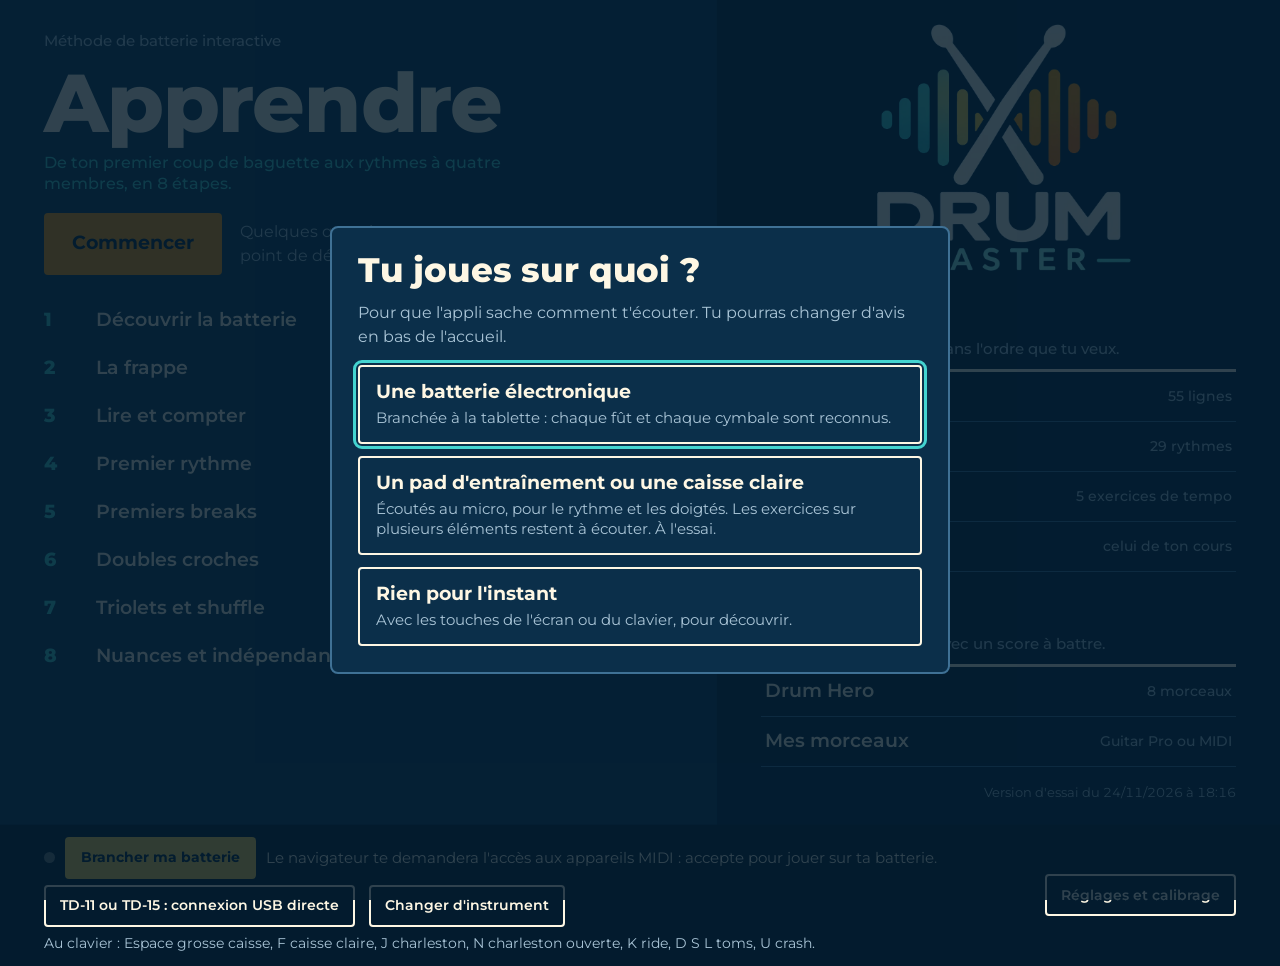
==== commit 9bd8177c: "L'accueil à un appui depuis chaque écran ; leçon : « Retour à l'étape N » Co-Authored-By: Claude Fab" ====
--- a/index.html
+++ b/index.html
@@ -8,8 +8,8 @@
 	<title>Drum Master</title>
 	<link rel="icon" href="icon-64.png" type="image/png">
 	<link rel="manifest" href="manifest.webmanifest">
-  <script type="module" crossorigin src="./assets/index-BIFCaNLn.js"></script>
-  <link rel="stylesheet" crossorigin href="./assets/index-BPakkcVB.css">
+  <script type="module" crossorigin src="./assets/index-RNIWAVmv.js"></script>
+  <link rel="stylesheet" crossorigin href="./assets/index-B3QJqYPQ.css">
 </head>
 <body>
 	<div id="app"></div>
--- a/assets/index-B3QJqYPQ.css
+++ b/assets/index-B3QJqYPQ.css
@@ -0,0 +1 @@
+@font-face{font-family:Montserrat;font-weight:400;font-display:swap;src:url(./Montserrat-400-latin-BLhwKU8k.woff2) format("woff2")}@font-face{font-family:Montserrat;font-weight:500;font-display:swap;src:url(./Montserrat-500-latin-DRFEGfly.woff2) format("woff2")}@font-face{font-family:Montserrat;font-weight:600;font-display:swap;src:url(./Montserrat-600-latin-UVxSCcoG.woff2) format("woff2")}@font-face{font-family:Montserrat;font-weight:700;font-display:swap;src:url(./Montserrat-700-latin-BdjcYUrC.woff2) format("woff2")}@font-face{font-family:Montserrat;font-weight:800;font-display:swap;src:url(./Montserrat-800-latin-axpkC1rd.woff2) format("woff2")}:root{--bg: #06243B;--deep: #031B2E;--panel: #0B2F4A;--raise: #134061;--line: #1F4A68;--line-strong: #3F7195;--text: #FEF7E4;--muted: #A9C4D6;--blue: #0E3652;--on-blue: #FEF7E4;--on-blue-muted: #A9C4D6;--apricot: #FE9805;--straw: #FED54C;--rust: #FE9805;--teal: #44D4D0;--good: #5FD39A;--warn: #FFB454;--bad: #FF8A75;--paper: #FEF7E4;--ink: #031F37;--brass: var(--teal);--brass-hi: #7FE5E1;--brass-soft: rgba(68, 212, 208, .16);--accent: var(--teal);--accent-soft: var(--brass-soft);--second: var(--good);--violet: #B9A2DD;--font: "Montserrat", system-ui, sans-serif;--display: "Montserrat", system-ui, sans-serif;color-scheme:dark}*{box-sizing:border-box}html,body{margin:0;background:var(--bg);color:var(--text)}body{font:400 16px/1.5 var(--font);font-variant-numeric:tabular-nums;-webkit-user-select:none;user-select:none;touch-action:manipulation;-webkit-tap-highlight-color:transparent}#app{max-width:1280px;margin:0 auto;padding:20px 28px 28px;min-height:100vh}h1{font-size:34px;line-height:1.1;margin:0;letter-spacing:-.01em;font-family:var(--display);font-weight:800}h2{font-size:23px;line-height:1.2;margin:0;letter-spacing:-.005em;font-family:var(--display);font-weight:800}b,strong{font-weight:650}.muted{color:var(--muted)}.small{font-size:14px}.bad{color:var(--bad)}.num{font-family:var(--display);font-weight:800}button,select{font:600 17px/1.2 var(--font);color:var(--text);background:transparent;border:2px solid var(--text);border-radius:4px;min-height:54px;padding:0 18px;cursor:pointer}select{font-weight:500;border-width:1.5px}button:hover{background:var(--raise)}button:active{background:var(--line)}button:focus-visible,select:focus-visible{outline:3px solid var(--teal);outline-offset:2px}button.primary{background:var(--apricot);border-color:var(--apricot);color:var(--ink);font-weight:700}button.primary:hover{background:#ffb03a;border-color:#ffb03a}button.on{background:var(--straw);border-color:var(--straw);color:var(--ink)}button:disabled{opacity:.4;cursor:default}input[type=checkbox]{accent-color:var(--teal)}.card{background:var(--panel);border:0;border-radius:6px}.sheet{background:var(--paper);color:var(--ink);border-radius:4px;padding:6px 8px}.top{display:flex;align-items:center;gap:18px;min-height:92px;margin:-20px -28px 18px;padding:14px 28px;background:var(--blue);color:var(--on-blue);box-shadow:0 0 0 100vmax var(--blue);clip-path:inset(0 -100vmax);flex-wrap:wrap;row-gap:8px}.top .tabs{flex-wrap:nowrap}.home-link{flex:0 0 auto;width:48px;height:48px;min-height:0;padding:0;border-radius:50%;display:inline-flex;align-items:center;justify-content:center;background:transparent;color:var(--on-blue);border:1.5px solid rgba(254,247,228,.55)}.home-link:hover{background:#fef7e41f}.top h1.long{font-size:38px}.top h1{font-size:50px}.top h1 .lead{color:var(--straw);margin-right:14px}.top .grow{flex:1}.top .info{color:var(--on-blue-muted);font-size:16px;text-align:right}.top .muted{color:var(--on-blue-muted)}.top button,.top select{color:var(--on-blue);border-color:#fef7e4b3}.top button:hover{background:#fef7e424}.top button:focus-visible,.top select:focus-visible{outline-color:var(--straw)}.top button.primary,.top button.on{background:var(--straw);border-color:var(--straw);color:var(--ink)}.top .led{background:#fef7e466}.top .led.on{background:var(--straw)}.actions{display:grid;grid-template-columns:repeat(6,1fr);gap:12px;margin-top:16px}.actions>*{min-width:0}.actions button{padding:0 8px;font-size:16px}.actions>.end{grid-column:-2 / -1}canvas{display:block;width:100%}.tempo{display:flex;align-items:center;gap:6px}.tempo button{min-height:44px}.tempo-step{width:44px;padding:0;font-size:22px;border-radius:22px}.tempo-value{min-width:122px;border-radius:22px;font-size:17px;letter-spacing:0;font-family:var(--display);font-weight:800}.top .tempo-value{border-color:var(--straw);color:var(--straw)}.overlay{position:fixed;top:0;right:0;bottom:0;left:0;background:#020e1ab8;display:flex;align-items:center;justify-content:center;z-index:10}.info-panel{width:min(620px,92vw);max-height:86vh;overflow:auto;background:var(--panel);color:var(--text);border:1px solid var(--line-strong);border-radius:6px;padding:20px 26px}.info-panel h2{margin:0 0 10px;font-family:var(--display);font-weight:800;font-size:24px}.info-body{font-size:16px;line-height:1.45}.info-body p{margin:0 0 10px}.info-body ul{margin:0 0 10px;padding-left:20px}.info-body li{margin-bottom:5px}.info-body b{color:var(--brass-hi)}.info-foot{display:flex;justify-content:flex-end;margin-top:12px}.info-btn{min-height:40px;padding:0 16px;font-size:15px}.pad{background:var(--bg);border:2px solid var(--text);border-radius:6px;padding:18px 20px;width:380px;max-width:94vw}.pad-title{text-align:center;font-size:18px;font-family:var(--display);font-weight:800}.pad-display{text-align:center;letter-spacing:0;font-size:49px;line-height:1.2;color:var(--brass-hi);font-family:var(--display);font-weight:800}.pad-display.muted{color:var(--muted)}.pad-hint{text-align:center;font-size:14px;color:var(--muted);margin-bottom:12px}.pad-presets{display:grid;grid-template-columns:repeat(4,1fr);gap:8px;margin-bottom:14px}.pad-preset{min-height:46px;padding:0}.pad-keys{display:grid;grid-template-columns:repeat(3,1fr);gap:8px;margin-bottom:18px}.pad-key{min-height:58px;font-size:24px;padding:0}.pad-key.small{font-size:16px}.pad-actions{display:grid;grid-template-columns:1fr 1fr;gap:8px}.home{display:grid;grid-template-columns:minmax(0,56fr) minmax(0,44fr);grid-template-rows:1fr auto;margin:-20px -28px -28px;min-height:100vh}.home-a{background:var(--blue);color:var(--on-blue);padding:30px 44px 26px;display:flex;flex-direction:column;box-shadow:0 0 0 100vmax var(--blue);clip-path:inset(0 0 0 -100vmax)}.home-brand{display:flex;flex-direction:column;align-items:flex-start;gap:6px}.home-brand span{font-weight:500;font-size:15px;color:var(--on-blue-muted)}.home-a h1{margin-top:8px}.home-title{all:unset;cursor:pointer;font-family:var(--display);font-weight:800;font-size:clamp(50px,6.4vw,82px);line-height:1.04;letter-spacing:-.015em}.home-title:focus-visible{outline:3px solid var(--straw);outline-offset:4px}.home-what{margin:6px 0 0;font-size:16px;font-weight:500;line-height:1.35}.home-a .home-what{color:var(--teal);max-width:44ch}.home-b .home-what{color:var(--muted);font-size:15px}.tracks{display:flex;flex-direction:column;margin-top:8px}.track{display:grid;grid-template-columns:40px 1fr auto;align-items:center;gap:12px;text-align:left;min-height:48px;padding:0 14px;margin:0 -14px;border:0;border-radius:4px;color:inherit;font-size:19px}.track .k{font-family:var(--display);font-weight:800;font-size:19px}.track .s{font-size:14px;font-weight:500;white-space:nowrap}.home-a .track .k{color:var(--teal)}.home-a .track .s{color:var(--on-blue-muted)}.home-a .track:hover{background:#fef7e421}.home-a .track.on,.home-a .track.on:hover{background:var(--straw);color:var(--ink);font-weight:700}.home-a .track.on .k,.home-a .track.on .s{color:var(--ink)}.home-a .track.on .s{font-weight:600}.home-soon{margin:8px 0 0;font-size:15px;color:var(--on-blue-muted)}.home-go{display:flex;align-items:center;flex-wrap:wrap;gap:10px 18px;margin:18px 0 14px}.home-go .primary{min-height:62px;font-size:19px;padding:0 26px}.home-go .primary:hover{background:#ffb03a;border-color:#ffb03a}.home-go span{color:var(--on-blue-muted);font-size:16px;max-width:30ch}.home-kit{grid-column:1 / -1;display:flex;align-items:center;justify-content:space-between;gap:12px 20px;padding:12px 44px;font-size:15px;background:var(--deep);box-shadow:0 0 0 100vmax var(--deep);clip-path:inset(0 -100vmax)}.home-kit .kit{display:flex;flex-wrap:wrap;align-items:center;gap:6px 14px;min-width:0}.home-kit .kit-keys{flex-basis:100%;margin-top:0}.home-kit button{min-height:42px;font-size:14px;padding:0 14px;white-space:nowrap}.home-a button:not(.primary):not(.track):not(.home-title){color:var(--on-blue);border-color:#fef7e4b3;white-space:nowrap}.home-a button:not(.primary):not(.track):not(.home-title):hover{background:#fef7e424}.home-a button:focus-visible{outline-color:var(--straw)}.home-kit .kit-line .primary{background:var(--straw);border-color:var(--straw);color:var(--ink)}.home-b{padding:0 44px 22px;display:flex;flex-direction:column}.home-logo{display:block;width:min(60%,270px);height:auto;max-height:30vh;object-fit:contain;margin:22px auto 4px;flex:none}.home-logo.small{display:none}.home-block{margin-top:18px}.home-b h2{font-size:36px;line-height:1.05;letter-spacing:-.015em}.home-b .tracks{border-top:3px solid var(--text);margin-top:10px}.home-b .track{margin:0;padding:0 4px;min-height:50px;border-bottom:1px solid var(--line-strong);border-radius:0;font-weight:600}.track.plain{grid-template-columns:1fr auto}.home-foot{margin-top:auto;padding-top:16px;display:flex;align-items:center;justify-content:flex-end;gap:12px;flex-wrap:wrap}.home-b .track:hover{background:var(--raise)}.home-b .track .s{color:var(--muted)}.version{color:var(--muted);font-size:13px}.led{display:inline-block;width:11px;height:11px;border-radius:50%;margin-right:8px;background:var(--line-strong);vertical-align:0}.led.on{background:var(--good)}.home-kit .led{background:#fef7e466}.home-kit .led.on{background:var(--straw)}.metrics{display:grid;grid-template-columns:repeat(4,1fr);gap:8px}.metric .k{font-size:15px;color:var(--muted)}.metric .v{font-size:26px;line-height:1.25;font-family:var(--display);font-weight:800}.metric .s{font-size:13px;color:var(--muted)}.tip{color:var(--brass-hi);font-size:15px;min-height:22px}table.rows{width:100%;border-collapse:collapse;font-size:15px}table.rows th{text-align:left;color:var(--muted);font-weight:400;padding:4px 0}table.rows td{padding:3px 0}.theory-card{padding:22px 32px 26px;min-height:516px}.theory-head{display:flex;justify-content:space-between;align-items:baseline;font-size:14px;color:var(--muted)}.theory-head .chap{color:var(--brass-hi)}.theory-card h2{font-size:27px;margin:6px 0 12px;font-family:var(--display);font-weight:800}.theory-text{font-size:18px;line-height:1.6;max-width:62ch}.theory-text p{margin:0 0 12px}.theory-text ul{margin:4px 0 12px;padding-left:22px}.theory-text li{margin-bottom:8px}.theory-text li::marker{color:var(--brass)}.theory-side{display:grid;grid-template-columns:520px 1fr;gap:32px;align-items:start}.theory-detail{border-top:1px solid var(--line);margin-top:10px;padding-top:10px}.theory-detail .name{color:var(--brass-hi);font-size:20px;font-family:var(--display);font-weight:800}.dots{display:flex;gap:10px;justify-content:center;margin-top:14px}.dots span{width:8px;height:8px;border-radius:4px;background:var(--line-strong);align-self:center}.dots span.on{width:22px;background:var(--brass)}.tabs{display:flex;gap:8px;flex:1;justify-content:flex-end;flex-wrap:wrap}.tabs button{min-height:46px;font-size:16px;padding:0 14px;white-space:nowrap}.path-head{padding:18px 24px;margin-bottom:18px}.path-head h2{font-size:26px;margin:2px 0 6px;font-family:var(--display);font-weight:800}.path-head p{margin:0}.path-step{display:grid;grid-template-columns:56px 1fr;gap:4px 18px;padding:16px 0;border-top:1px solid var(--line-strong)}.path-step.soon{opacity:.55}.path-step.alone{display:block;border-top:0;padding:0}.path-step.alone .path-lessons{grid-template-columns:1fr;max-width:760px;margin-top:14px}.path-step.alone .path-lesson{min-height:60px;font-size:18px}.path-step.alone .path-resume{margin:0;font-size:18px;line-height:1.4;max-width:60ch}.path-open{all:unset;cursor:pointer}.path-open:hover{text-decoration:underline;text-underline-offset:4px}.path-open:focus-visible{outline:3px solid var(--teal);outline-offset:3px}.path-num{grid-row:span 2;font-size:41px;line-height:.9;color:var(--brass);text-align:right;font-family:var(--display);font-weight:800}.path-step h3{margin:0;font-size:20px;display:flex;align-items:center;gap:12px;font-family:var(--display);font-weight:800}.path-step p{margin:2px 0 0;font-size:15px}.path-tag{font-size:14px;font-weight:600;font-family:var(--font);letter-spacing:0;color:var(--ink);background:var(--straw);border-radius:4px;padding:2px 10px}.path-lessons{grid-column:2;display:grid;grid-template-columns:repeat(auto-fill,minmax(260px,1fr));gap:8px;margin-top:10px}.path-lesson{display:grid;grid-template-columns:40px 1fr auto;align-items:center;gap:10px;text-align:left;min-height:52px;font-weight:500;border-width:1.5px;border-color:var(--line-strong);background:var(--panel)}.path-lesson:hover{background:var(--raise)}.path-lesson .k{color:var(--teal);font-size:15px;font-family:var(--display);font-weight:800}.path-lesson .s{color:var(--muted);font-size:13px}.path-lesson.done{border-color:var(--good)}.path-lesson.done .s{color:var(--good)}.path-lesson.rev{border-style:dashed}.path-test{padding:26px 30px;max-width:760px;margin:10px auto}.path-test h2{font-size:24px;margin:6px 0 18px;line-height:1.15;font-family:var(--display);font-weight:800}.path-options{display:grid;gap:10px;margin-bottom:14px}.path-options button{text-align:left;font-size:17px}.lesson-card{padding:16px 24px 14px}.lesson-card h2{font-size:26px;margin:4px 0 8px;font-family:var(--display);font-weight:800}.lesson-consigne{margin:0;font-size:19px}.lesson-panel{padding:0;margin-top:14px;overflow:hidden;background:transparent}.lesson-panel .lesson-tempo{background:var(--panel);border-radius:6px;padding:14px 24px}.lesson-tempo{display:flex;align-items:center;gap:28px}.lesson-tempo .k{font-size:14px;font-weight:600;color:var(--muted);margin-bottom:8px}.ladder{display:flex;flex-wrap:wrap;gap:8px;margin-bottom:4px}.ladder button{width:54px;height:54px;min-width:0;min-height:0;padding:0;border-radius:50%;border:2px solid var(--text);background:transparent;color:var(--text);display:flex;align-items:center;justify-content:center;font:inherit;font-size:16px;font-weight:500;cursor:pointer}.ladder button.passed{background:var(--text);color:var(--bg);font-weight:700}.ladder button.on{background:var(--straw);color:var(--ink);border-color:var(--straw);font-weight:700;cursor:default}.ladder button.passed:hover{background:var(--text)}.ladder button.on:hover{background:var(--straw)}.lesson-side{width:46%;min-width:260px;align-self:center}.lesson-state{font-size:19px;font-weight:600}.lesson-state.ok{color:var(--good);font-weight:650}.hero-stage{position:relative;overflow:hidden;background:var(--deep)}.hero-over{position:absolute;top:0;right:0;bottom:0;left:0;display:flex;justify-content:center;align-items:flex-start;padding-top:14px;pointer-events:none}.hero-card{pointer-events:auto;width:min(580px,92%);overflow:auto;background:var(--panel);color:var(--text);border:1px solid var(--line-strong);border-radius:6px;padding:14px 22px}.hero-card,.hero-card.end,.hero-card.tall{max-height:calc(100% - 28px)}.hero-defi{background:var(--straw);color:var(--ink);border-radius:4px;padding:10px 14px;margin-bottom:14px}.hero-defi .top-line{display:flex;align-items:center;justify-content:space-between;gap:12px}.hero-defi .who{font-size:17px;color:var(--ink);font-family:var(--display);font-weight:800}.hero-defi .hero-row{margin-top:10px;justify-content:flex-start}.hero-defi button{white-space:nowrap}.hero-msg{margin:0 0 12px;padding:8px 12px;border-radius:4px;background:#b93a261f;color:var(--bad);font-size:14px}.hero-verdict{font-size:17px;color:var(--bad);margin-top:2px;font-family:var(--display);font-weight:800}.hero-verdict.won{color:var(--brass-hi)}.hero-share{display:flex;align-items:center;gap:10px}input.text{font:400 16px var(--font);color:var(--ink);background:var(--paper);border:1.5px solid var(--text);border-radius:4px;min-height:40px;padding:0 12px;width:150px;-webkit-user-select:text;user-select:text}input.text:focus{outline:2px solid var(--brass);outline-offset:1px}input.text.wide{width:260px}.hero-card h2{font-size:26px;margin:2px 0 6px;font-family:var(--display);font-weight:800}.hero-text{margin:0 0 8px;font-size:16px;line-height:1.4}.hero-tempo{margin:0 0 8px;font-size:15px}.hero-tempo b{color:var(--brass-hi)}.hero-tempo button{min-height:32px;margin-left:6px;padding:0 12px;font-size:14px}.hero-diff{margin:10px 0 0;color:var(--muted);font-size:14px}.hero-diff b{color:var(--text)}.hero-tip{margin:8px 0 0;color:var(--brass-hi);font-size:14px}.hero-row{display:flex;align-items:center;justify-content:space-between;gap:12px;margin-top:10px}.hero-card button{white-space:nowrap}.small-btn{min-height:40px;font-size:14px;padding:0 14px}.hero-passage select{min-height:40px;font-size:14px}.hero-passage .hero-tip{margin-top:6px}.pick-intro{margin:0 0 14px;max-width:86ch;font-size:16px;line-height:1.4;color:var(--muted)}.pick-grid{display:grid;grid-template-columns:minmax(300px,400px) minmax(0,1fr);gap:16px;align-items:start}.pick-side{padding:10px}.pick-levels{display:flex;flex-direction:column;gap:2px}.pick-level{display:grid;grid-template-columns:1fr auto;gap:0 12px;align-items:center;text-align:left;min-height:54px;padding:6px 12px;border:0;border-radius:4px;color:inherit}.pick-level .k{font-family:var(--display);font-weight:800;font-size:17px}.pick-level .t{grid-column:1;font-size:14px;color:var(--muted)}.pick-level .n{grid-column:2;grid-row:1 / span 2;font-size:14px;font-variant-numeric:tabular-nums;color:var(--muted);white-space:nowrap}.pick-level .n.full{color:var(--good);font-weight:600}.pick-level.on,.pick-level.on:hover{background:var(--straw);color:var(--ink)}.pick-level.on .t,.pick-level.on .n{color:var(--ink)}.pick-page{padding:16px 20px}.pick-page canvas{display:block;width:100%}.pick-page .sheet{max-width:620px}.pick-cols{padding:6px 24px 14px;columns:3 300px;column-gap:34px}.pick-block{break-inside:avoid;padding-top:12px}.pick-cols.two{columns:2 380px}.pick-row .st{display:flex;gap:1px;line-height:0;margin-left:4px}.pick-row .t{flex:1}.pick-row.on .st{--brass: var(--ink);--line-strong: rgba(8, 36, 58, .28)}.pick-block h2{margin:0 0 4px;font-size:19px;color:var(--teal)}.pick-row{display:flex;align-items:center;justify-content:space-between;gap:12px;width:100%;text-align:left;min-height:40px;padding:3px 8px;margin:0 -8px;border:0;border-bottom:1px solid var(--line);border-radius:0;color:inherit;font-weight:600;font-size:16px}.pick-row .s{font-size:13px;font-weight:500;color:var(--muted);white-space:nowrap}.pick-row.on,.pick-row.on:hover{background:var(--straw);color:var(--ink);border-radius:4px}.pick-row.on .s{color:var(--ink)}.actions .pick-resume{grid-column:span 2}.hero-card.pre{width:min(680px,95%);padding:18px 26px 20px}.hero-levels{display:grid;grid-template-columns:repeat(4,1fr);gap:8px;margin-top:12px}.hero-levels button{min-height:60px;padding:6px 4px;display:flex;flex-direction:column;align-items:center;justify-content:center;gap:5px;font-size:16px}.hero-levels button.on,.hero-levels button.on:hover{background:var(--straw);border-color:var(--straw);color:var(--ink);--brass: var(--ink);--line-strong: rgba(8, 36, 58, .28)}.hero-levels .st{display:flex;gap:1px;line-height:0}.hero-views{display:grid;grid-template-columns:1fr 1fr;gap:8px;margin-top:12px}.hero-views button{min-height:50px;padding:6px 12px;display:flex;flex-direction:column;align-items:flex-start;justify-content:center;gap:1px;text-align:left}.hero-views .k{font-size:16px}.hero-views .s{font-size:13px;font-weight:500;color:var(--muted);white-space:normal}.hero-views button.on,.hero-views button.on:hover{background:var(--straw);border-color:var(--straw);color:var(--ink)}.hero-views button.on .s{color:var(--ink)}.hero-start{justify-content:flex-start;margin-top:16px}.hero-start .hero-go{min-height:54px;min-width:200px;font-size:19px}.hero-opts{display:flex;flex-direction:column;gap:12px;margin-top:16px;padding-top:14px;border-top:1px solid var(--line-strong)}.hero-opts .hero-row{margin-top:0;flex-wrap:wrap;justify-content:flex-start;gap:8px 12px}.hero-opts .hero-passage .hero-tip{margin-top:6px}.hero-opts .hero-diff{margin:0}.hero-accomp-line{display:flex;align-items:center;gap:12px}.hero-accomp-line input[type=range]{flex:1;min-width:90px;height:40px;accent-color:var(--brass)}.hero-accomp-val{min-width:52px;text-align:right;font-variant-numeric:tabular-nums}.hero-stars{display:flex;gap:6px;margin:10px 0 2px}.hero-stars svg.pop{animation:pop .35s cubic-bezier(.3,1.6,.5,1) both;animation-delay:calc(.35s + var(--i) * .18s)}@keyframes pop{0%{transform:scale(.2);opacity:0}to{transform:scale(1);opacity:1}}.hero-score{font-size:58px;line-height:1;font-family:var(--display);font-weight:800}.hero-record{color:var(--muted);font-size:15px;margin-top:2px}.hero-record.on{color:var(--good);font-size:17px;font-family:var(--display);font-weight:800}.hero-stats{display:grid;grid-template-columns:repeat(auto-fit,minmax(90px,1fr));gap:6px;margin-top:12px}.hero-stats .k{font-size:13px;color:var(--muted)}.hero-stats .v{font-size:20px;font-family:var(--display);font-weight:800}.hero-card.end{width:min(980px,95%)}.hero-end{display:grid;grid-template-columns:1fr 1.2fr;gap:30px}.scoreboard h3{font-size:15px;margin:0 0 4px;font-family:var(--display);font-weight:800}.scoreboard h3+table{margin-bottom:14px}table.scores{width:100%;border-collapse:separate;border-spacing:0 2px;font-size:14px}table.scores th{text-align:left;color:var(--muted);font-weight:400;font-size:12.5px;padding:0 8px 2px}table.scores td{padding:5px 8px}table.scores .n{text-align:right;white-space:nowrap}table.scores td svg{margin-right:1px;vertical-align:-2px}table.scores tr.on td,table.scores tr.me td{background:var(--brass-soft);color:var(--brass-hi)}table.scores tr.on td.muted,table.scores tr.me td.muted{color:var(--brass)}table.scores tr td:first-child{border-radius:6px 0 0 6px}table.scores tr td:last-child{border-radius:0 6px 6px 0}.diff-rows{width:100%;border-collapse:separate;border-spacing:0 3px;font-size:15px;margin-top:4px}.diff-rows tr{cursor:pointer}.diff-rows td{padding:4px 10px}.diff-rows td svg{margin-right:1px;vertical-align:-2px}.diff-rows tr:hover td{background:var(--raise)}.diff-rows tr.on td{background:var(--brass-soft);color:var(--brass-hi)}.diff-rows tr td:first-child{border-radius:8px 0 0 8px}.diff-rows tr td:last-child{border-radius:0 8px 8px 0}.kit-line{display:flex;align-items:center;gap:10px;flex-wrap:wrap}.kit-line .led{margin-right:0}.kit-keys{margin-top:6px}.toast{position:fixed;left:50%;bottom:22px;transform:translate(-50%,16px);z-index:50;max-width:min(560px,92vw);background:var(--text);color:var(--bg);border-radius:4px;padding:12px 18px;font-size:16px;font-weight:500;opacity:0;pointer-events:none;transition:opacity .2s,transform .2s}.toast.warn{background:var(--apricot);color:var(--ink)}.toast.on{opacity:1;transform:translate(-50%)}.midi-status{display:flex;align-items:center;gap:10px;flex-wrap:wrap}.midi-grid{display:grid;grid-template-columns:1fr 1fr;gap:16px;align-items:start}.midi-card{padding:18px 22px}.midi-head{display:flex;align-items:center;gap:10px;flex-wrap:wrap;margin-bottom:8px}.midi-head h2{margin:0}.midi-head .grow{flex:1}.midi-pads td{padding:2px 10px}.midi-pads td button{min-height:32px;padding:0 12px;font-size:13px}.midi-pads tr.seen td:first-child{color:var(--good)}.midi-pads tr.learning td{background:var(--brass-soft);color:var(--brass-hi)}.midi-msg{color:var(--good);font-size:14px;margin:4px 0 8px}.midi-warn{color:var(--warn);font-size:14px;margin:4px 0 8px}.midi-devices{display:flex;flex-direction:column;gap:6px;margin:4px 0 12px}.midi-dev{display:flex;align-items:center;gap:10px}.midi-dev input{width:20px;height:20px}.midi-usb{margin:0 0 12px}.midi-usb .midi-head{flex-wrap:nowrap;align-items:flex-start}.midi-usb button{flex:none}.mic-step{margin:14px 0 0;padding:14px 18px;background:var(--straw);color:var(--ink);border-radius:4px;font-size:22px;font-weight:600;line-height:1.3}.mic-step.done{background:var(--raise);color:var(--text);font-size:16px;font-weight:500}.midi-report{margin:6px 0 0;padding:8px 10px;background:var(--deep);color:var(--text);border-radius:4px;font:400 13px/1.45 ui-monospace,Menlo,Consolas,monospace;white-space:pre-wrap;overflow-wrap:anywhere}.midi-pedal{display:grid;grid-template-columns:auto 1fr auto;align-items:center;gap:12px;margin-bottom:8px;font-size:14px}.midi-pedal .k{color:var(--muted)}.midi-pedal .bar{height:8px;border-radius:4px;background:var(--line-strong);overflow:hidden}.midi-pedal .bar span{display:block;height:100%;background:var(--brass)}.midi-pedal .v{font-variant-numeric:tabular-nums;min-width:84px;text-align:right}.midi-log{margin-top:10px;max-height:460px;overflow:auto}.midi-log td{padding:3px 10px;font-variant-numeric:tabular-nums}.midi-log tr.note td{color:var(--text)}.midi-log tr.ignored td{opacity:.45}.midi-log td.warn{color:var(--warn)}.hero-diag{margin:10px 0 0;padding-left:0;list-style:none;font-size:15px}.hero-diag li{padding:6px 0;border-top:1px solid var(--line)}.scores td.late{color:var(--warn)}.coach-grid{display:grid;grid-template-columns:744fr 440fr;gap:16px;align-items:start}.coach-choices{display:flex;flex-wrap:wrap;align-items:end;gap:12px 18px;margin-top:12px}.coach-choices label{display:flex;flex-direction:column;gap:4px}.coach-choices .k{font-size:13px;color:var(--muted)}.coach-choices select{min-height:44px;min-width:220px}select option,select optgroup{background:var(--bg);color:var(--text)}.coach-grid[data-state="0"] .coach-work,.coach-grid[data-state="0"] .coach-bilan,.coach-grid[data-state="1"] .coach-prep,.coach-grid[data-state="1"] .coach-bilan,.coach-grid[data-state="1"] .coach-side{display:none}.coach-grid[data-state="1"]{grid-template-columns:minmax(0,900px);justify-content:center}.coach-grid[data-state="2"] .coach-prep,.coach-grid[data-state="2"] .coach-gauge{display:none}.coach-live{display:flex;align-items:center;gap:20px;flex-wrap:wrap}.coach-verdict{font-size:30px;line-height:1.05;font-family:var(--display);font-weight:800}.stick-grid{display:grid;grid-template-columns:1fr 1fr;gap:16px;margin-top:16px;align-items:start}.stick-grid .metrics{grid-template-columns:repeat(2,1fr);row-gap:14px}.stick-list{display:flex;flex-direction:column;gap:6px;margin:10px 0}.stick-item{display:grid;grid-template-columns:22px 1fr;gap:2px 10px;align-items:center;text-align:left;min-height:0;padding:8px 12px}.stick-item.on{border-color:var(--brass);background:var(--brass-soft)}.stick-check{grid-row:span 2;font-weight:700;color:var(--muted)}.stick-check.ok{color:var(--good)}.stick-name{display:flex;justify-content:space-between;gap:10px;font-size:15px}.stick-pat{color:var(--muted);font-size:13px;letter-spacing:.04em;white-space:nowrap}.stick-marks{font-size:12.5px;color:var(--good);min-height:0}.stick-marks:empty{display:none}.stick-done{margin-top:12px;padding:10px 14px;background:#2f7a5529;border-radius:4px;font-size:16px}.tempo-click{display:inline-flex;align-items:center;gap:6px;min-height:44px;padding:0 12px;margin-left:4px;background:var(--straw);color:var(--ink);border-color:var(--straw);font-size:15px}.tempo-click.muted-click{color:var(--muted);border-color:var(--line-strong);background:transparent}.top .tempo-click{color:var(--ink);background:var(--straw);border-color:var(--straw)}.top .tempo-click.muted-click{color:var(--on-blue-muted);border-color:#fef7e480;background:transparent}.tempo-click svg{flex:none}@media (max-width: 900px){.pick-grid{grid-template-columns:1fr}.hero-card.pre{width:100%}#app{padding:14px}.actions{grid-template-columns:repeat(3,1fr)}.actions>span:empty{display:none}.top{flex-wrap:wrap;margin:-14px -14px 14px;padding:12px 14px;min-height:0}.top h1{font-size:28px}.tabs{flex:1 1 100%;justify-content:flex-start;flex-wrap:nowrap;overflow-x:auto;padding-bottom:4px}.tabs button{white-space:nowrap;min-height:40px}.home{grid-template-columns:1fr;margin:-14px;min-height:0}.home-a{padding:22px 20px}.home-logo{display:none}.home-logo.small{display:block;width:190px;margin:0 0 4px}.home-b{padding:0 20px 20px}.home-kit{flex-direction:column;align-items:stretch;padding:14px 20px 18px}.track{font-size:18px}.theory-side{grid-template-columns:1fr}.theory-card{padding:18px 18px 22px}.theory-text{font-size:17px}.hero-card{max-height:none;width:100%}.hero-end{grid-template-columns:1fr}.path-step{grid-template-columns:40px 1fr}.path-num{font-size:40px}.path-lessons{grid-column:1 / -1}.hero-over{position:static;padding:0}.midi-grid,.coach-grid,.stick-grid{grid-template-columns:1fr}.lesson-tempo{flex-wrap:wrap;align-items:flex-start;gap:12px 20px}.lesson-side{width:100%}}@media (prefers-reduced-motion: reduce){*{transition:none!important;animation:none!important}}.own-list{display:grid;gap:12px}.own-item{display:flex;gap:18px;align-items:center;padding:16px 18px}.own-what{flex:1;min-width:0}.own-what h2{font-size:24px;margin:0 0 4px;font-family:var(--display);font-weight:800}.own-state{margin-top:4px;font-size:15px;color:var(--muted)}.own-state.ok{color:var(--good)}.own-note{margin:8px 0 0;font-size:15px;white-space:pre-wrap;overflow-wrap:anywhere}.own-buttons{display:flex;gap:10px;flex-wrap:wrap;justify-content:flex-end}.own-empty{padding:26px 28px;max-width:720px}.own-empty h2{font-size:30px;margin:0 0 10px;font-family:var(--display);font-weight:800}.own-empty p{font-size:17px;line-height:1.45;margin:0 0 12px}.own-editor{padding:16px 18px;display:grid;gap:12px}.own-editor>*{min-width:0}.own-editor h2{font-size:26px;margin:0;font-family:var(--display);font-weight:800}.own-editor p{margin:0}input.text.own-name{width:100%;max-width:560px;min-height:46px;font-size:18px;font-weight:600}.own-consigne{font:400 16px/1.4 var(--font);color:var(--ink);background:var(--paper);border:1.5px solid var(--text);border-radius:4px;padding:10px 12px;width:100%;resize:vertical;-webkit-user-select:text;user-select:text}.own-consigne:focus{outline:2px solid var(--teal);outline-offset:1px}.own-options{display:flex;flex-wrap:wrap;gap:10px 26px}.own-choice{display:flex;align-items:center;gap:10px}.own-choice .k{font-size:14px;color:var(--muted)}.seg{display:flex;align-items:center}.seg button{min-height:44px;min-width:46px;padding:0 14px;font-size:15px;border-radius:0;margin-left:-2px}.seg button:first-child{border-radius:4px 0 0 4px;margin-left:0}.seg button:last-child{border-radius:0 4px 4px 0}.seg button.on{position:relative;cursor:default}.seg button.warn{background:var(--warn);border-color:var(--warn);color:var(--ink);position:relative}.own-target{min-width:92px;text-align:center;font-weight:600;font-size:15px;border-top:2px solid var(--text);border-bottom:2px solid var(--text);min-height:44px;display:flex;align-items:center;justify-content:center;margin-left:-2px}.own-bars{display:flex;flex-wrap:wrap;gap:8px;align-items:center}.own-bars .grow{flex:1}.own-scroll{overflow-x:auto;padding-bottom:2px}.own-grid{display:grid;gap:4px;align-items:stretch;--own-label: 132px}.own-label{display:flex;align-items:center;font-size:15px;font-weight:600;padding-right:8px;min-height:46px}.own-label.muted{font-weight:500;color:var(--muted)}.own-count{text-align:center;font-size:15px;color:var(--muted);align-self:end;padding-bottom:2px}.own-count.beat{color:var(--text);font-weight:700;font-size:18px}.own-cell{min-height:46px;min-width:0;padding:0;border:1.5px solid var(--line-strong);border-radius:4px;background:var(--deep);color:var(--ink);font:700 19px/1 var(--font);letter-spacing:-1px}.own-cell.beat{border-left:4px solid var(--muted)}.own-cell:hover{background:var(--raise)}.own-cell.set{background:var(--straw);border-color:var(--straw)}.own-cell.set.beat{border-left-color:var(--apricot)}.own-cell.set:hover{background:var(--straw)}.own-cell.accent{background:var(--apricot);border-color:var(--apricot)}.own-cell.accent:hover{background:var(--apricot)}.own-cell.ghost{background:transparent;color:var(--straw);border-color:var(--straw);font-weight:600}.own-cell.ghost:hover{background:var(--raise)}.own-cell.hand{min-height:40px;background:transparent;border-style:dashed;color:var(--text);font-size:17px;letter-spacing:0}.own-cell.hand.right{border-style:solid;border-color:var(--teal);color:var(--teal)}.own-cell.hand.left{border-style:solid;border-color:var(--apricot);color:var(--apricot)}.own-hint.warn{color:var(--warn)}.own-nuances{display:flex;gap:10px;align-items:flex-start;font-size:15px}.own-nuances input{width:20px;height:20px;margin-top:1px;flex:none}@media (max-width: 720px){.own-item{flex-direction:column;align-items:stretch}.own-buttons{justify-content:flex-start}.own-grid{--own-label: 84px}.seg button{padding:0 10px;font-size:14px}.own-options{gap:10px 18px}.own-label{font-size:12px;padding-right:4px}.own-cell{font-size:15px;min-height:42px}}.groove-phrase{display:flex;flex-wrap:wrap;align-items:center;gap:8px 16px;margin-top:12px}.lesson-more{display:flex;align-items:center;gap:12px;flex-wrap:wrap;margin-top:8px}.welcome{position:fixed;top:0;right:0;bottom:0;left:0;z-index:30;display:grid;place-items:center;padding:20px;background:#031b2ed1;overflow:auto}.welcome-card{width:min(620px,100%);background:var(--panel);border:2px solid var(--line-strong);border-radius:8px;padding:24px 26px 26px;display:grid;gap:12px}.welcome-card h2{font-family:var(--display);font-weight:800;font-size:34px;line-height:1.1;margin:0}.welcome-card p{margin:0 0 4px;font-size:16px}.welcome-choice{display:grid;gap:4px;text-align:left;padding:14px 16px;min-height:72px}.welcome-choice .t{font-size:19px;font-weight:700}.welcome-choice .s{font-size:15px;font-weight:400;color:var(--muted);line-height:1.35}.welcome-choice.on{border-color:var(--straw)}.stick-head{display:flex;align-items:center;justify-content:space-between;gap:12px;flex-wrap:wrap;margin-bottom:4px}.stick-level{min-height:44px;font-size:15px;padding:0 10px;max-width:100%}.stick-advice{margin-top:10px;font-size:15px;color:var(--warn)}
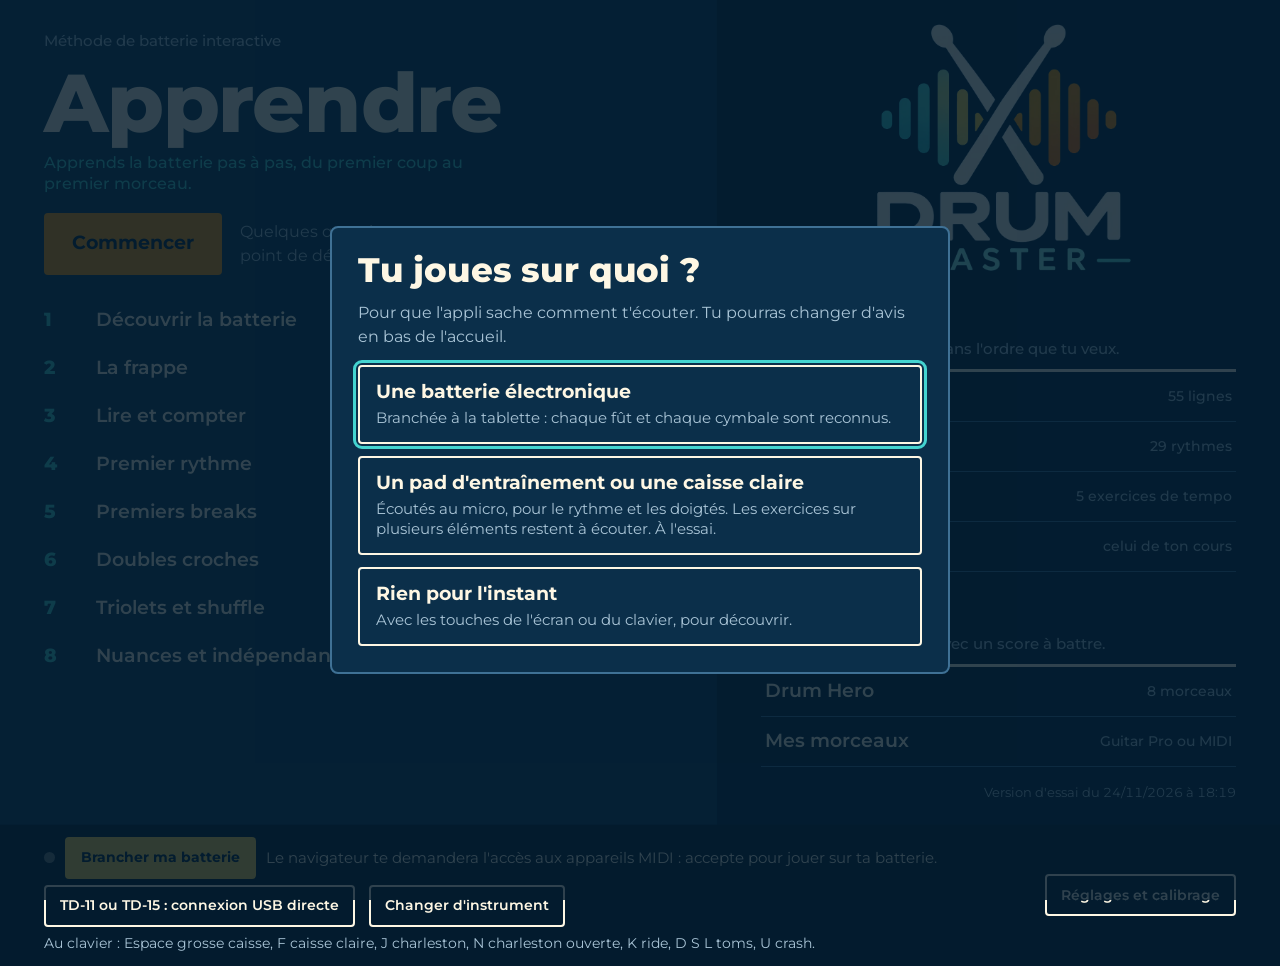
==== commit f691ece0: "Accueil : « Apprends la batterie pas à pas, du premier coup au premier morceau. » Co-Authored-By: Cl" ====
--- a/index.html
+++ b/index.html
@@ -8,7 +8,7 @@
 	<title>Drum Master</title>
 	<link rel="icon" href="icon-64.png" type="image/png">
 	<link rel="manifest" href="manifest.webmanifest">
-  <script type="module" crossorigin src="./assets/index-RNIWAVmv.js"></script>
+  <script type="module" crossorigin src="./assets/index-FdrRZaBV.js"></script>
   <link rel="stylesheet" crossorigin href="./assets/index-B3QJqYPQ.css">
 </head>
 <body>
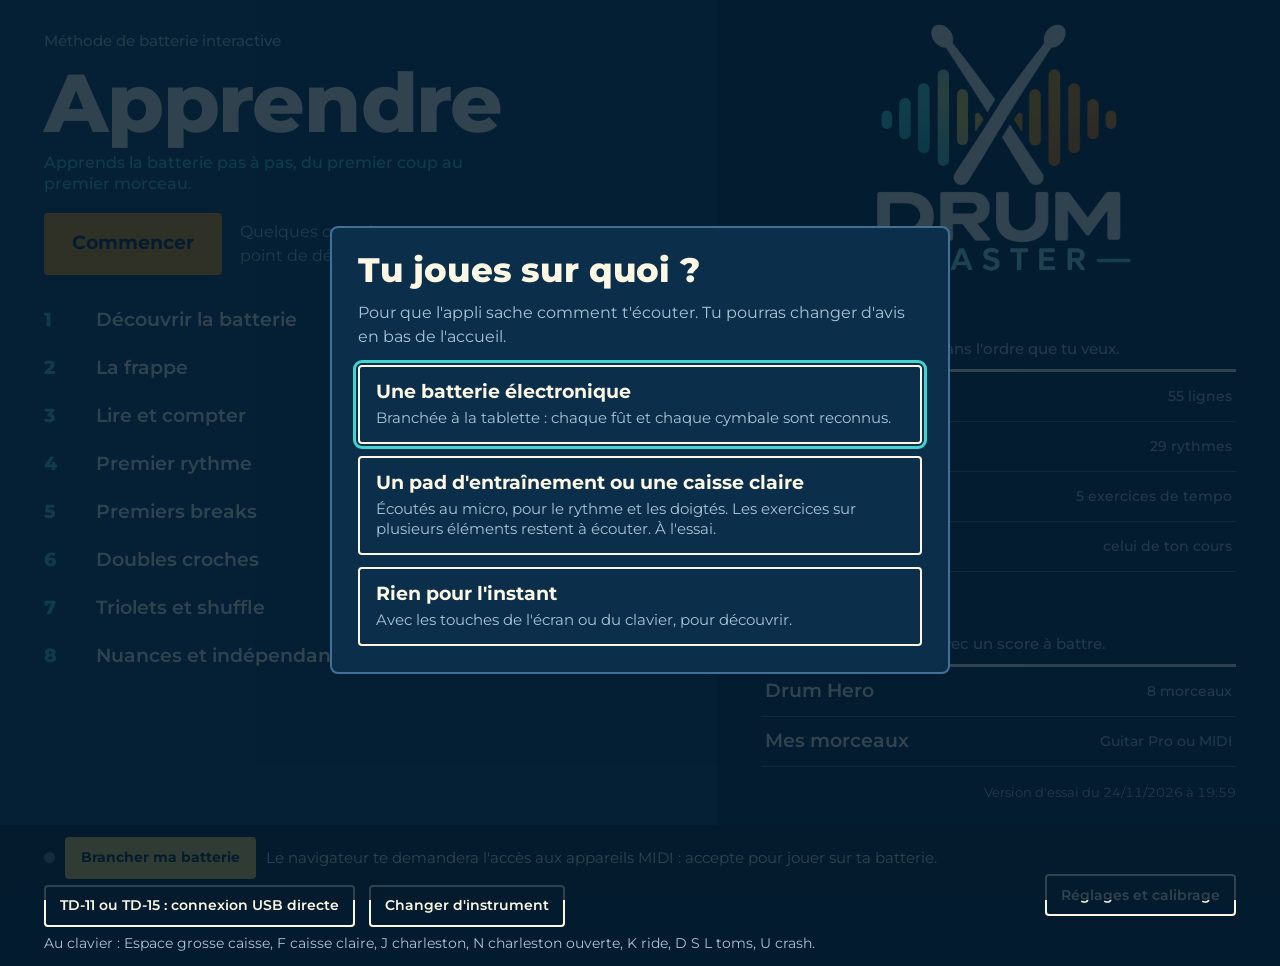
==== commit e72a1e9d: "Interface traduite en anglais (cachée, aperçu par ?lang=en) Co-Authored-By: Claude Opus 5.5 <noreply" ====
--- a/index.html
+++ b/index.html
@@ -8,7 +8,7 @@
 	<title>Drum Master</title>
 	<link rel="icon" href="icon-64.png" type="image/png">
 	<link rel="manifest" href="manifest.webmanifest">
-  <script type="module" crossorigin src="./assets/index-FdrRZaBV.js"></script>
+  <script type="module" crossorigin src="./assets/index-Dyirn0_8.js"></script>
   <link rel="stylesheet" crossorigin href="./assets/index-B3QJqYPQ.css">
 </head>
 <body>
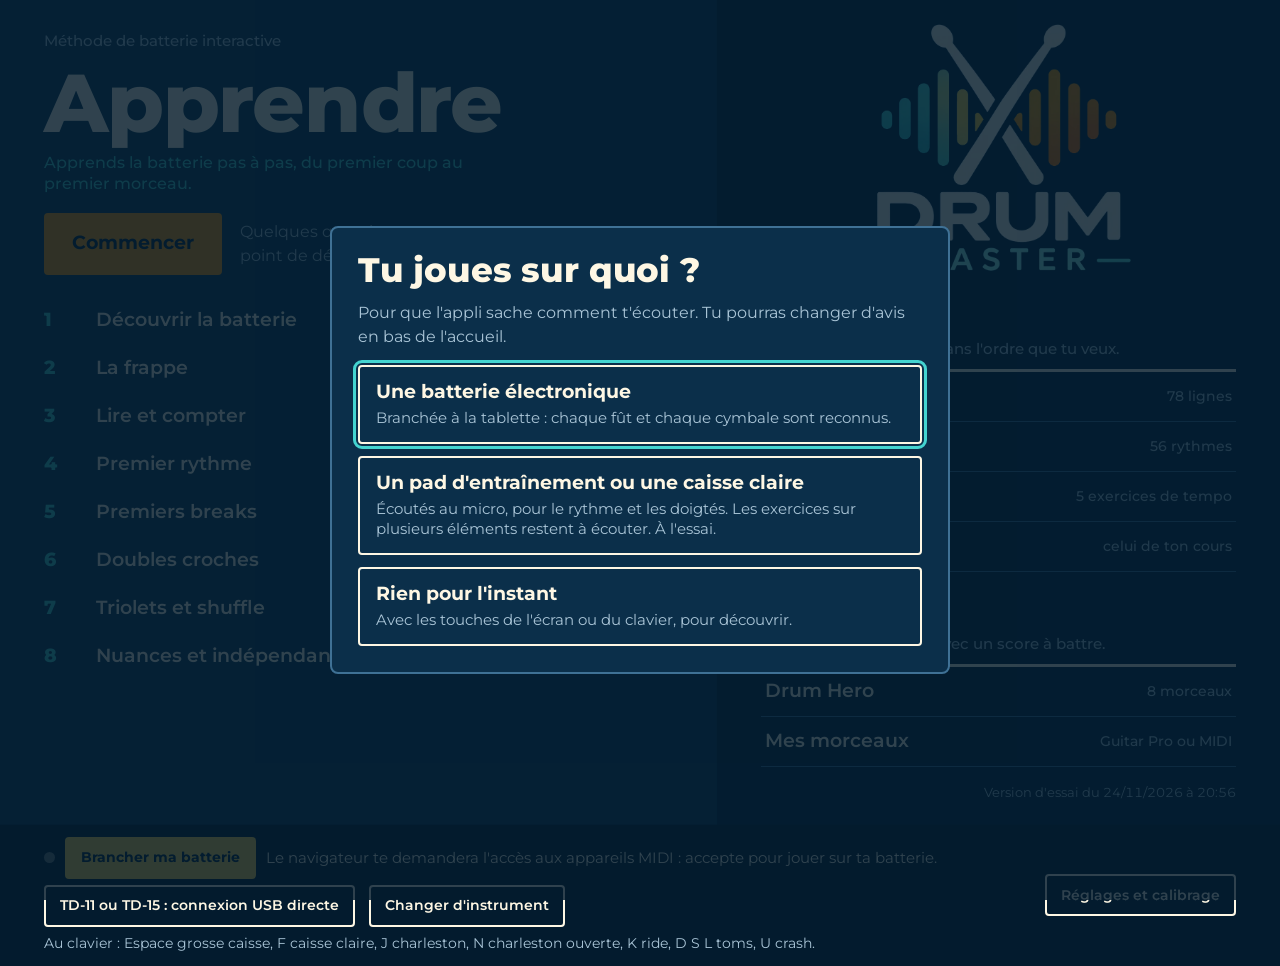
==== commit 2aec4011: "Nouveaux exercices de Stick control et grooves ; Drum Hero : un seul bouton d'import Co-Authored-By:" ====
--- a/index.html
+++ b/index.html
@@ -8,7 +8,7 @@
 	<title>Drum Master</title>
 	<link rel="icon" href="icon-64.png" type="image/png">
 	<link rel="manifest" href="manifest.webmanifest">
-  <script type="module" crossorigin src="./assets/index-Dyirn0_8.js"></script>
+  <script type="module" crossorigin src="./assets/index-CmgBxYQw.js"></script>
   <link rel="stylesheet" crossorigin href="./assets/index-B3QJqYPQ.css">
 </head>
 <body>
